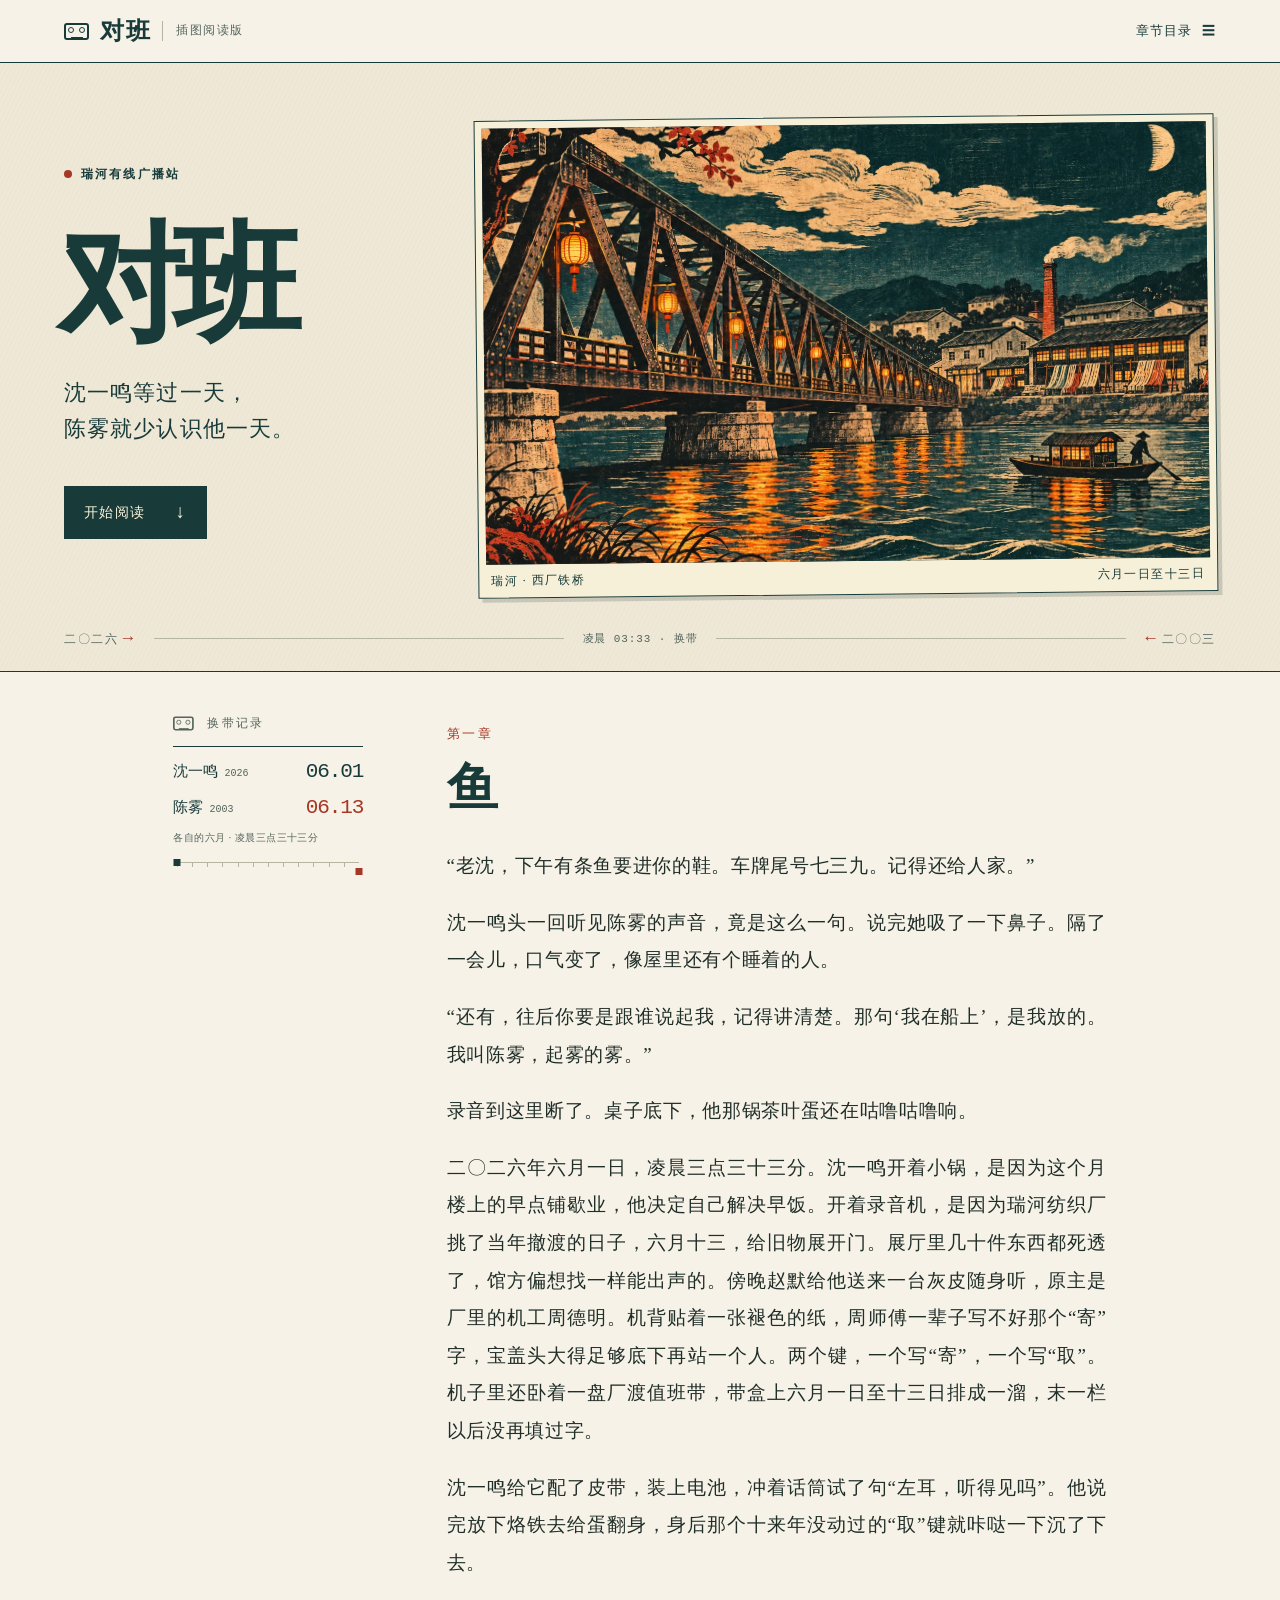
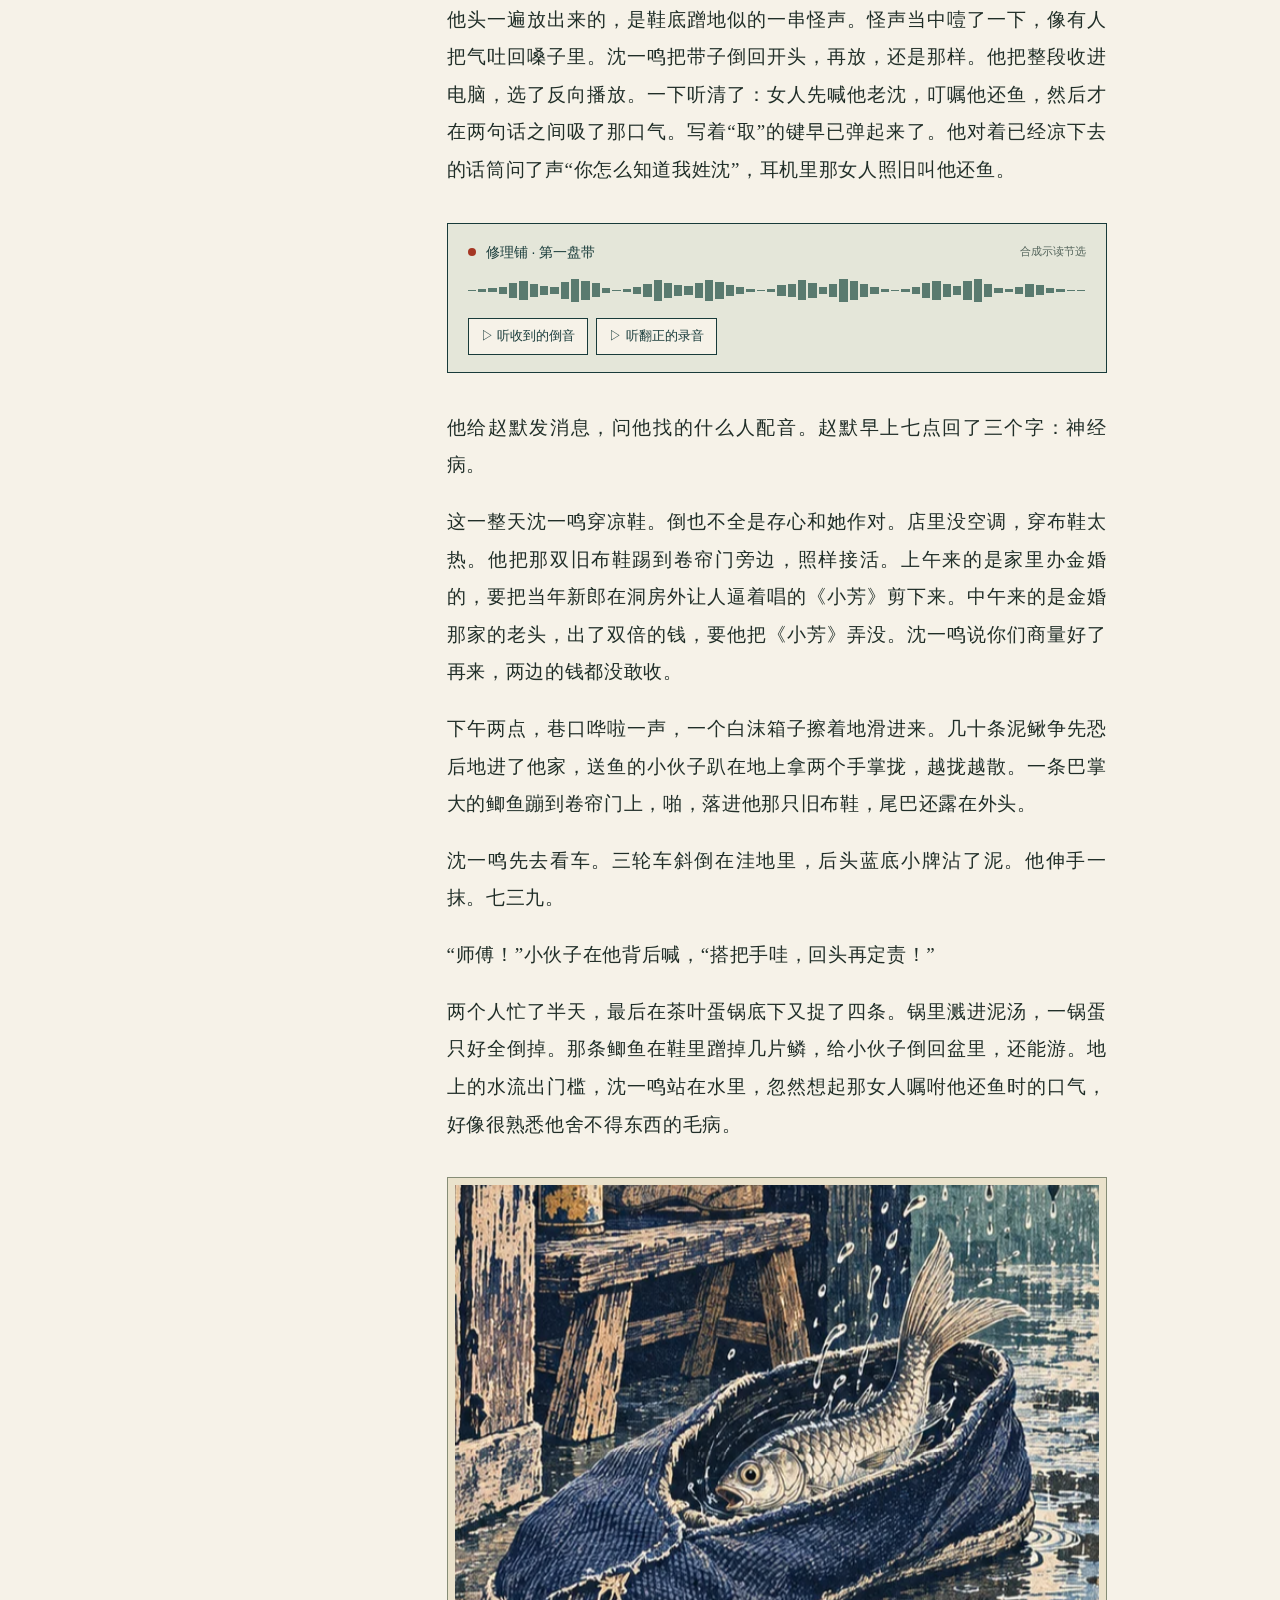
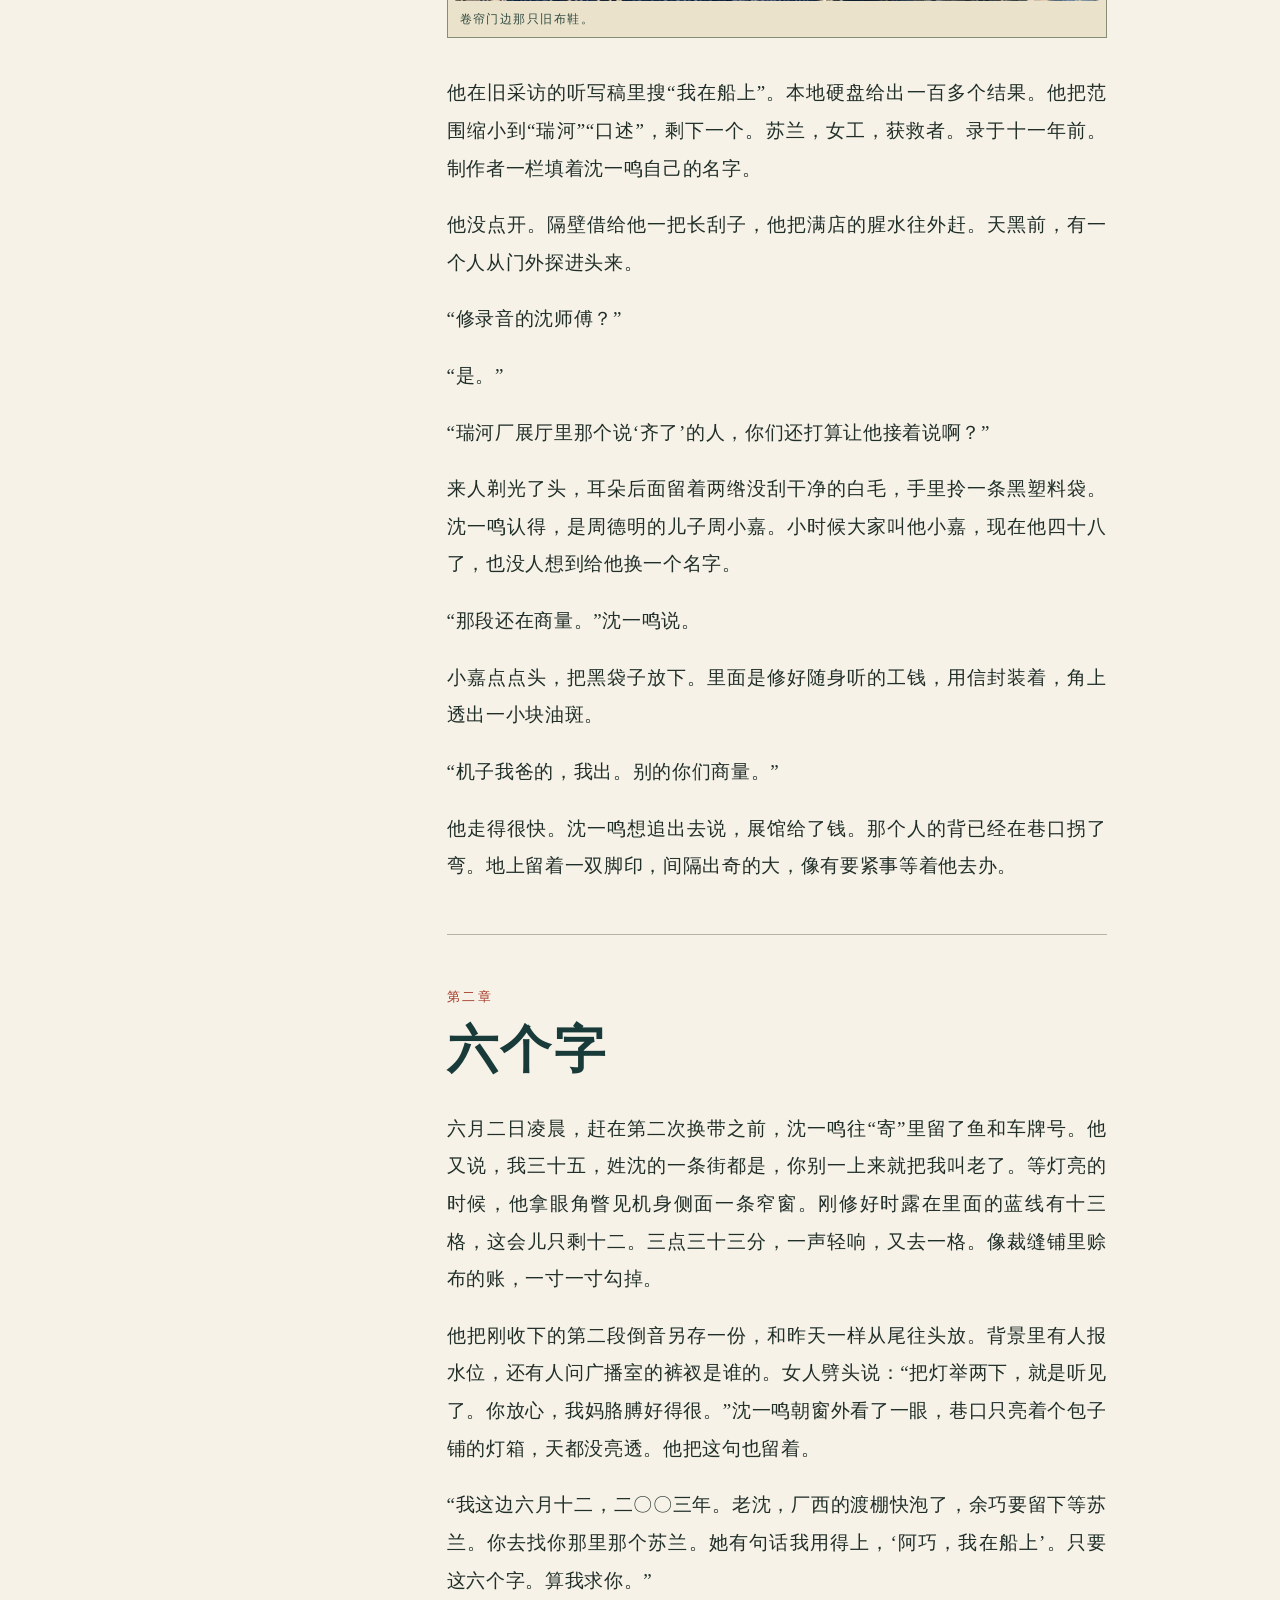
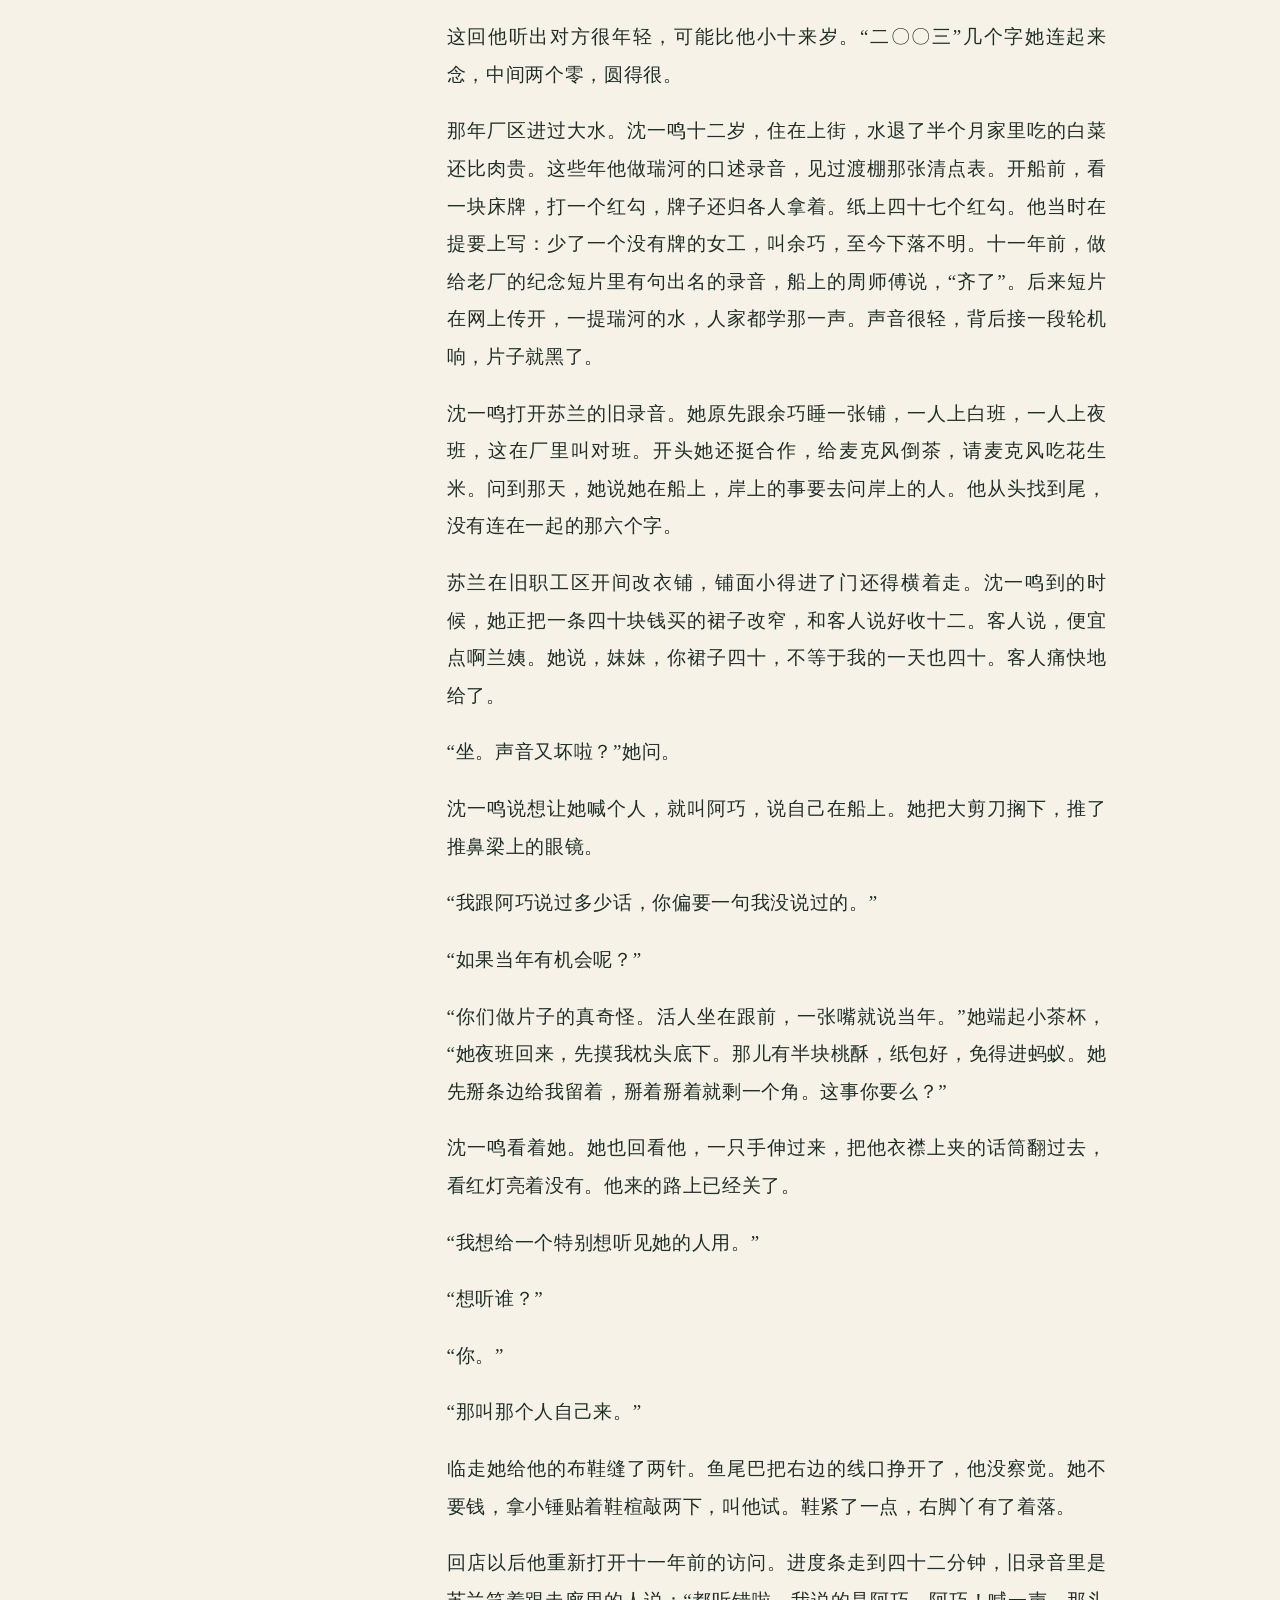
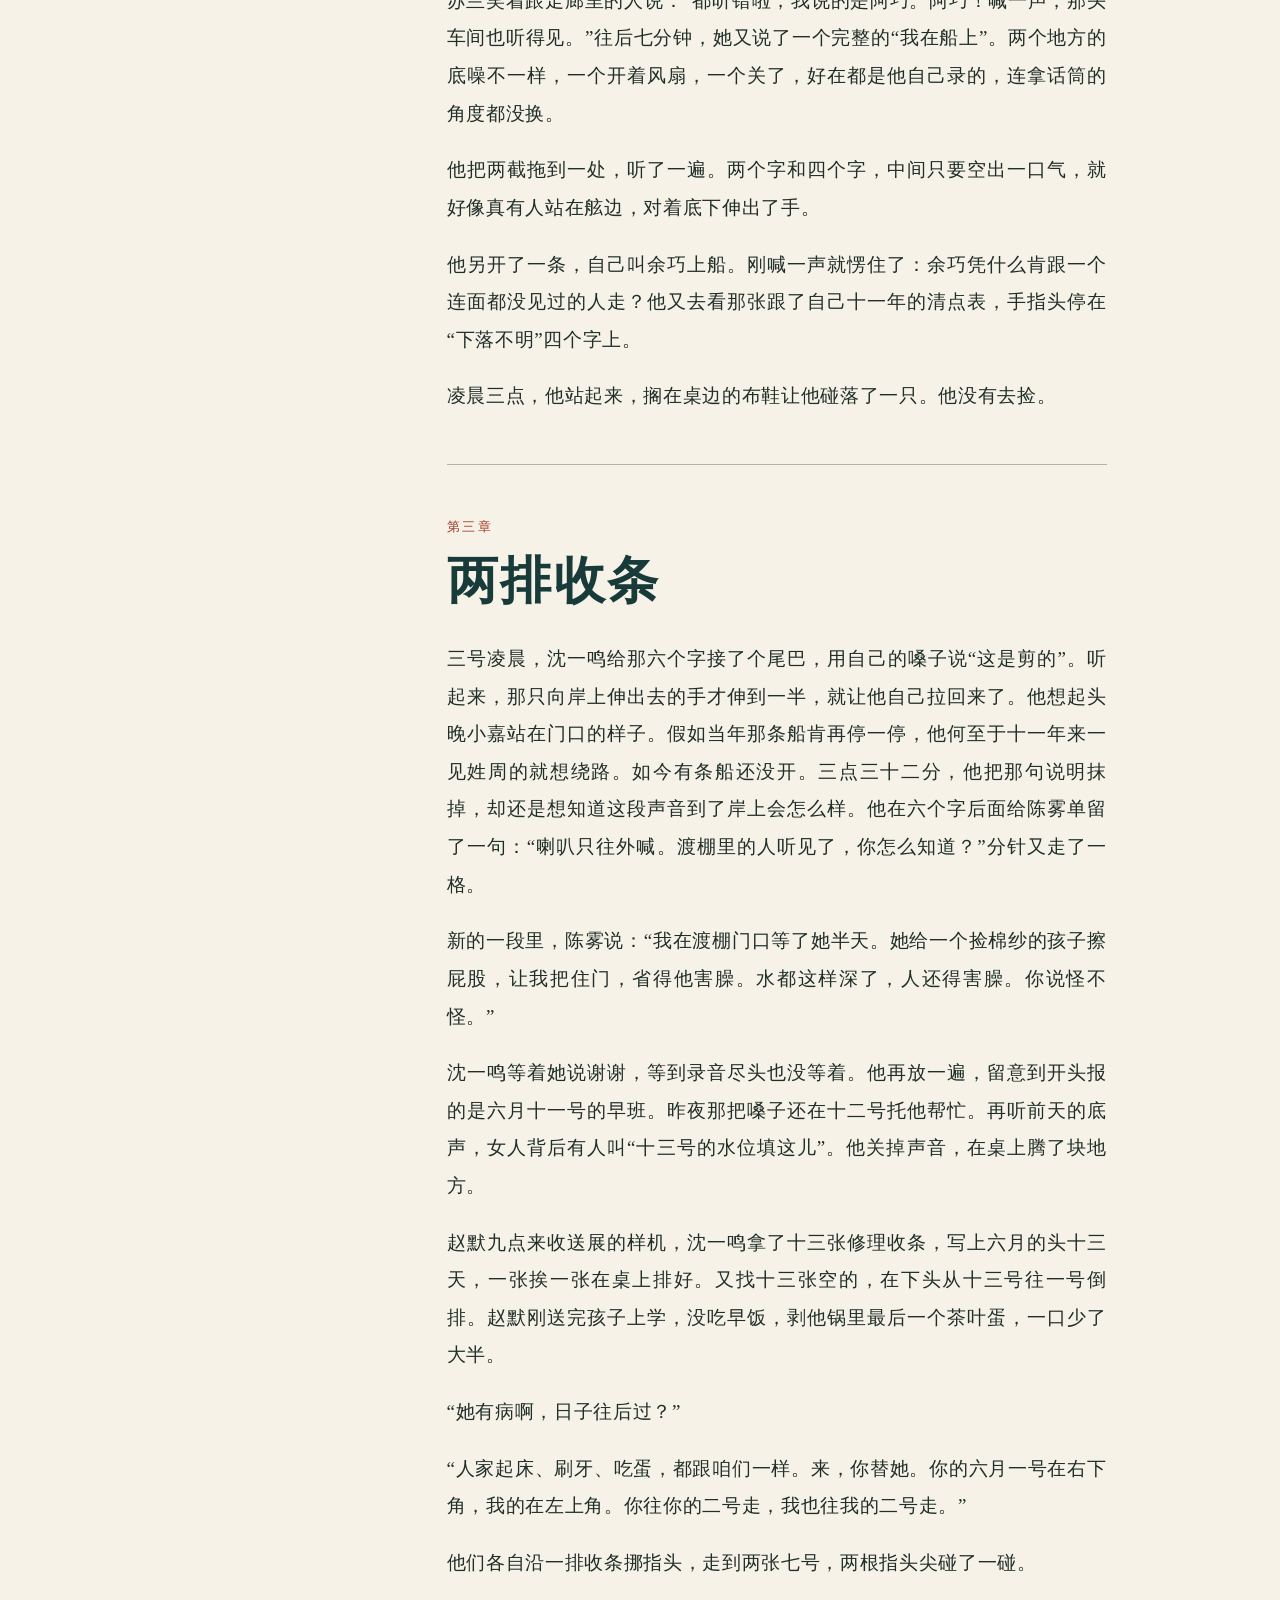
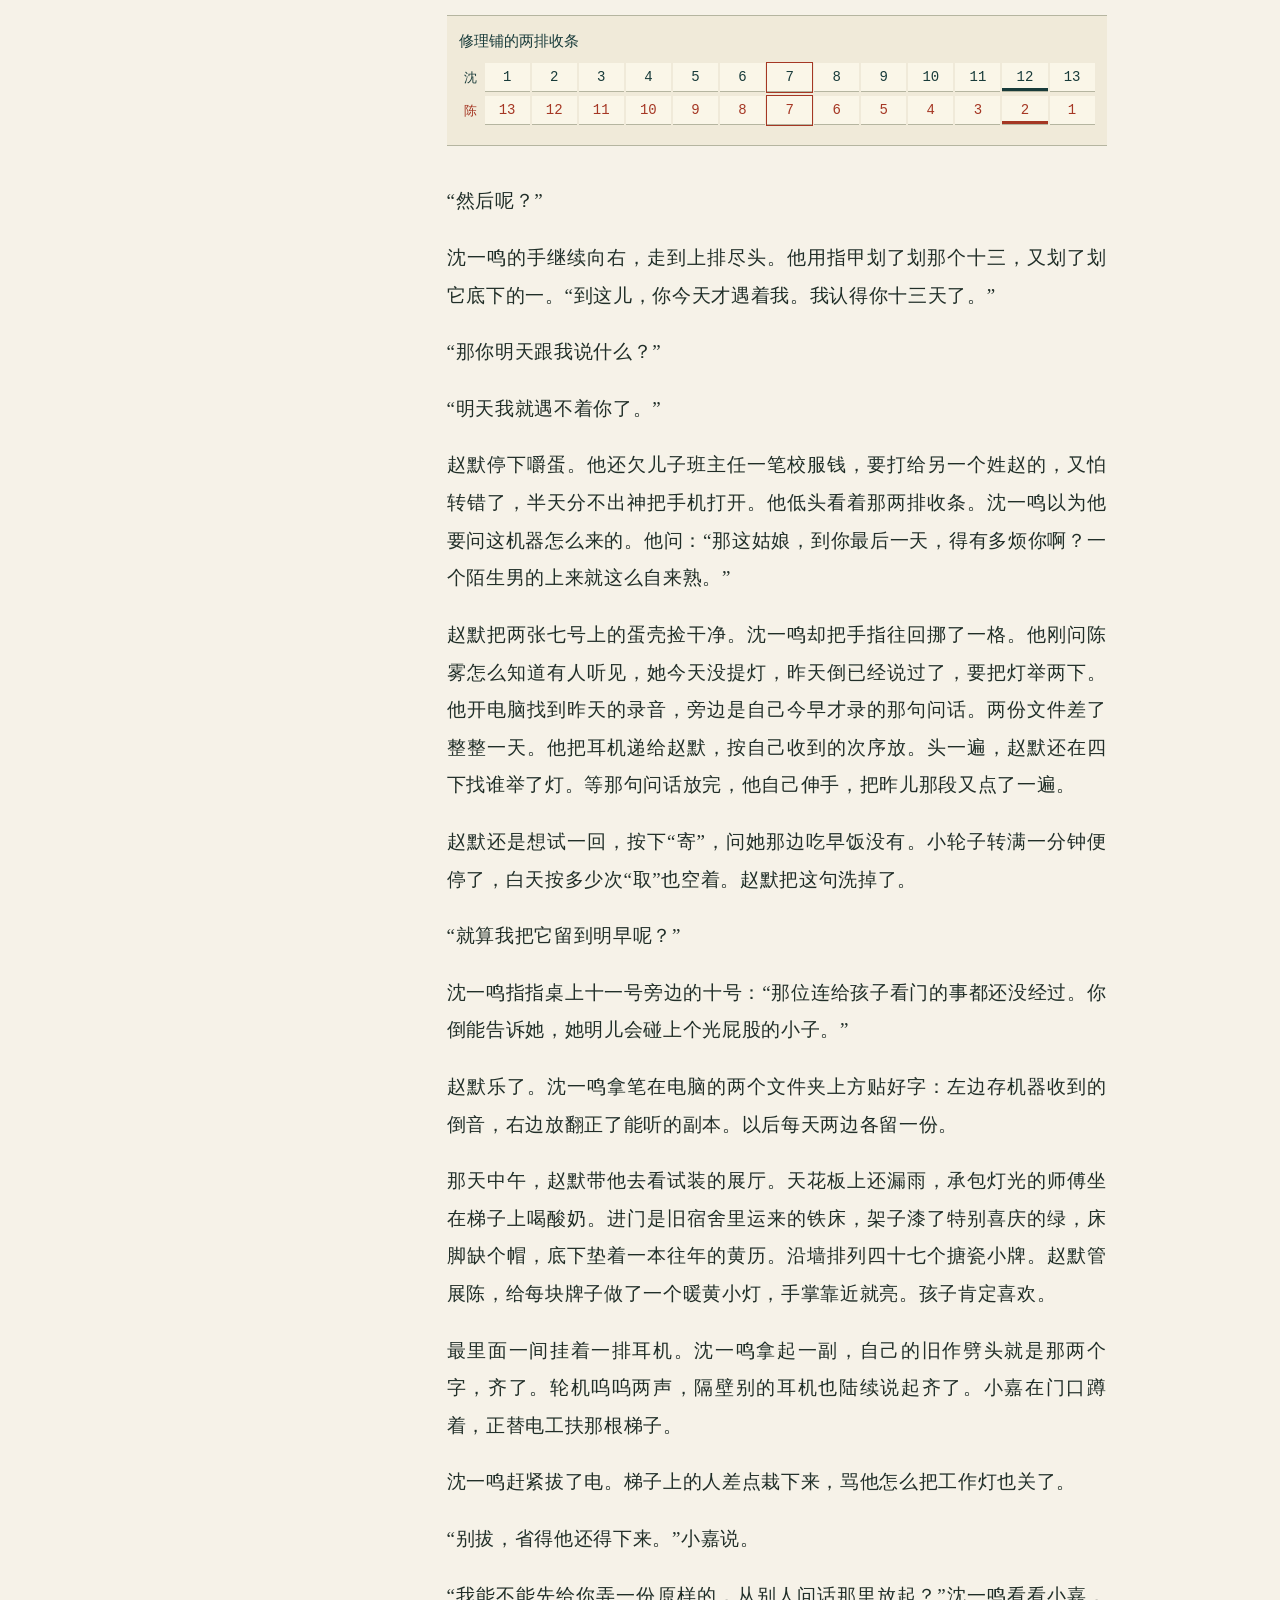
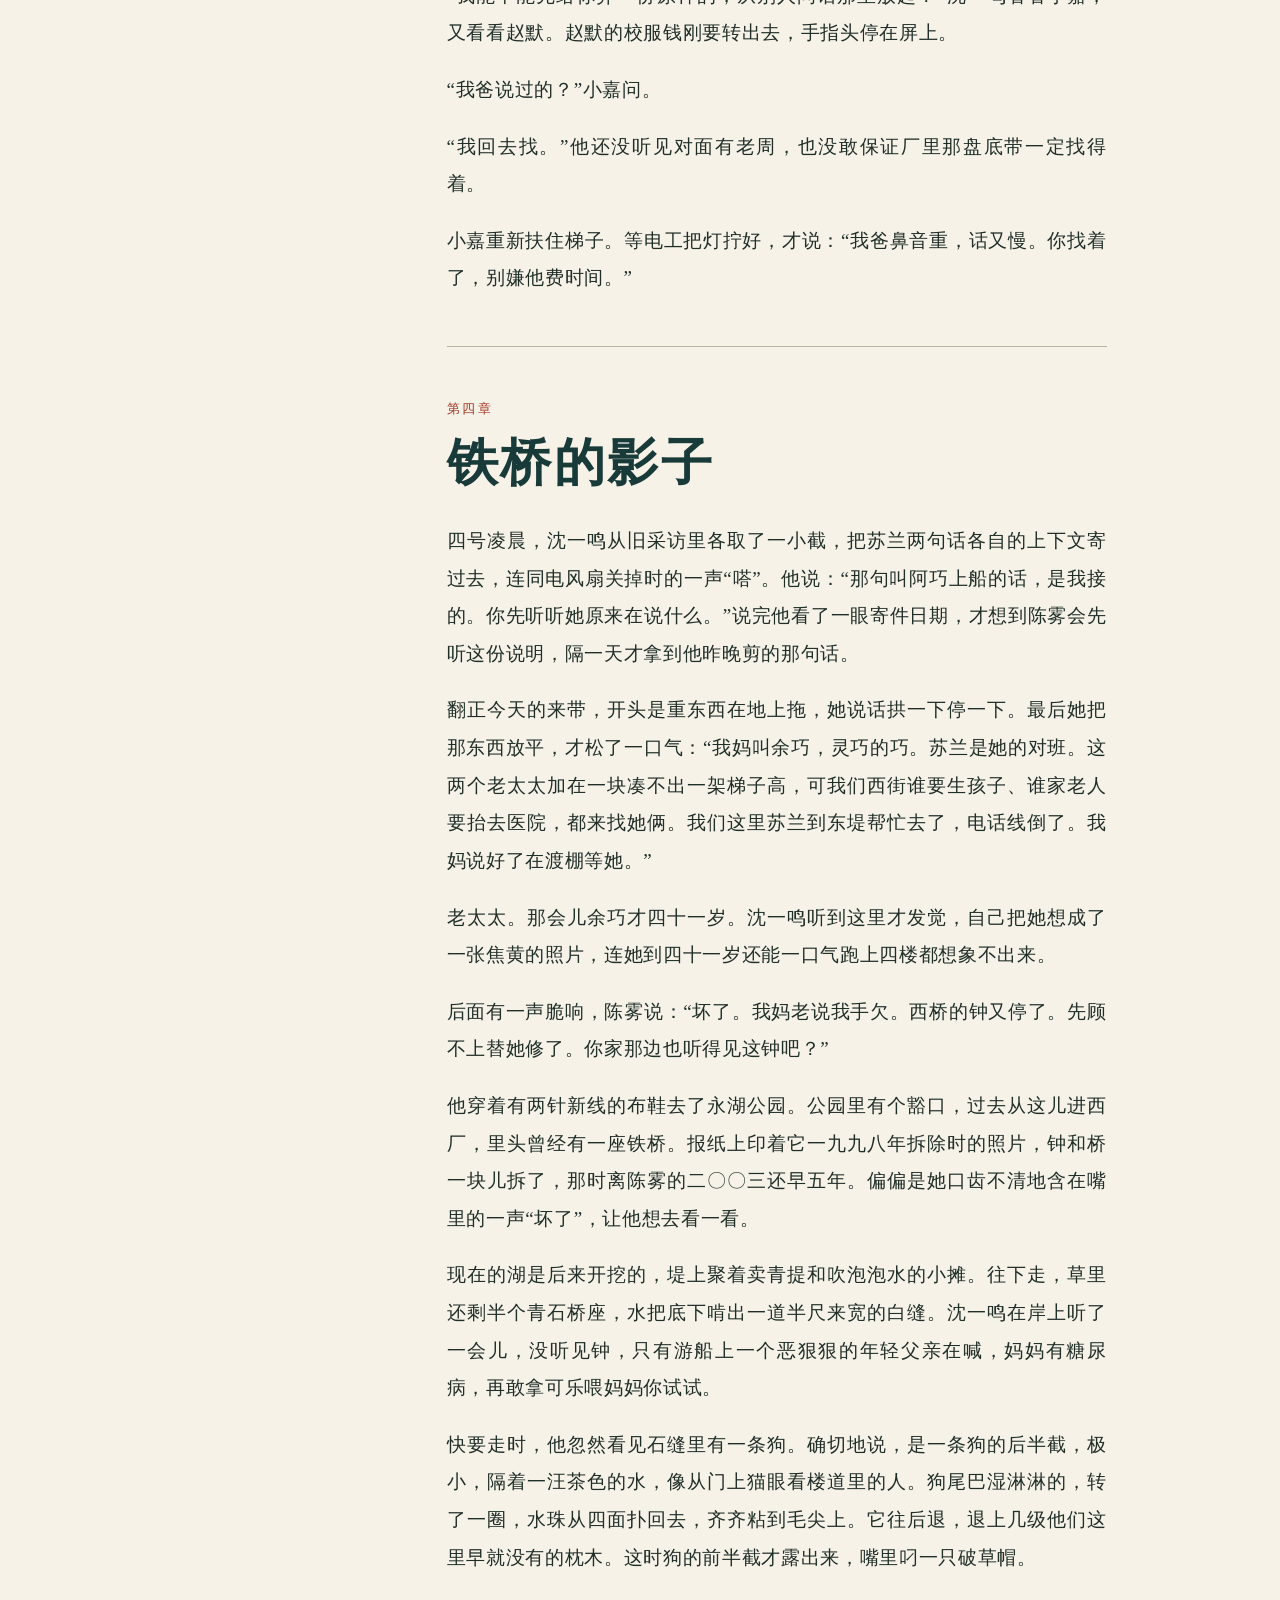
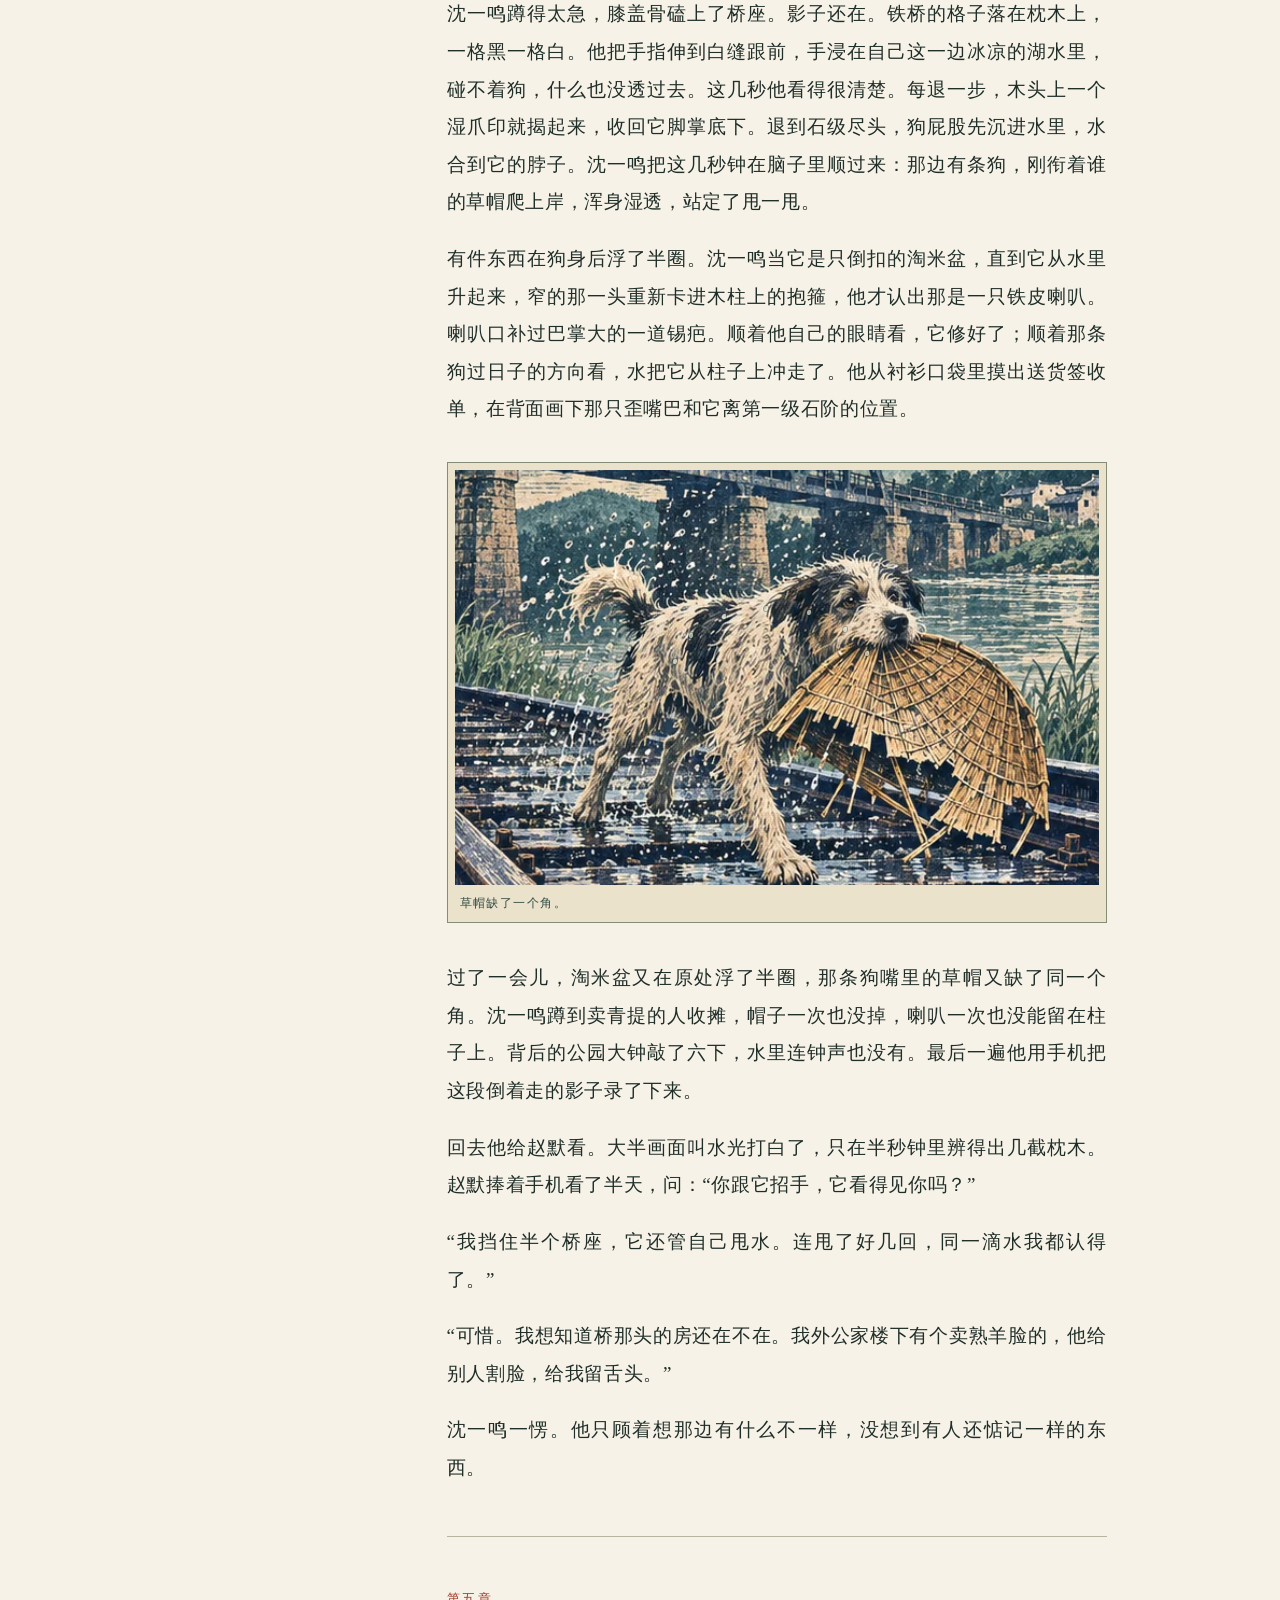
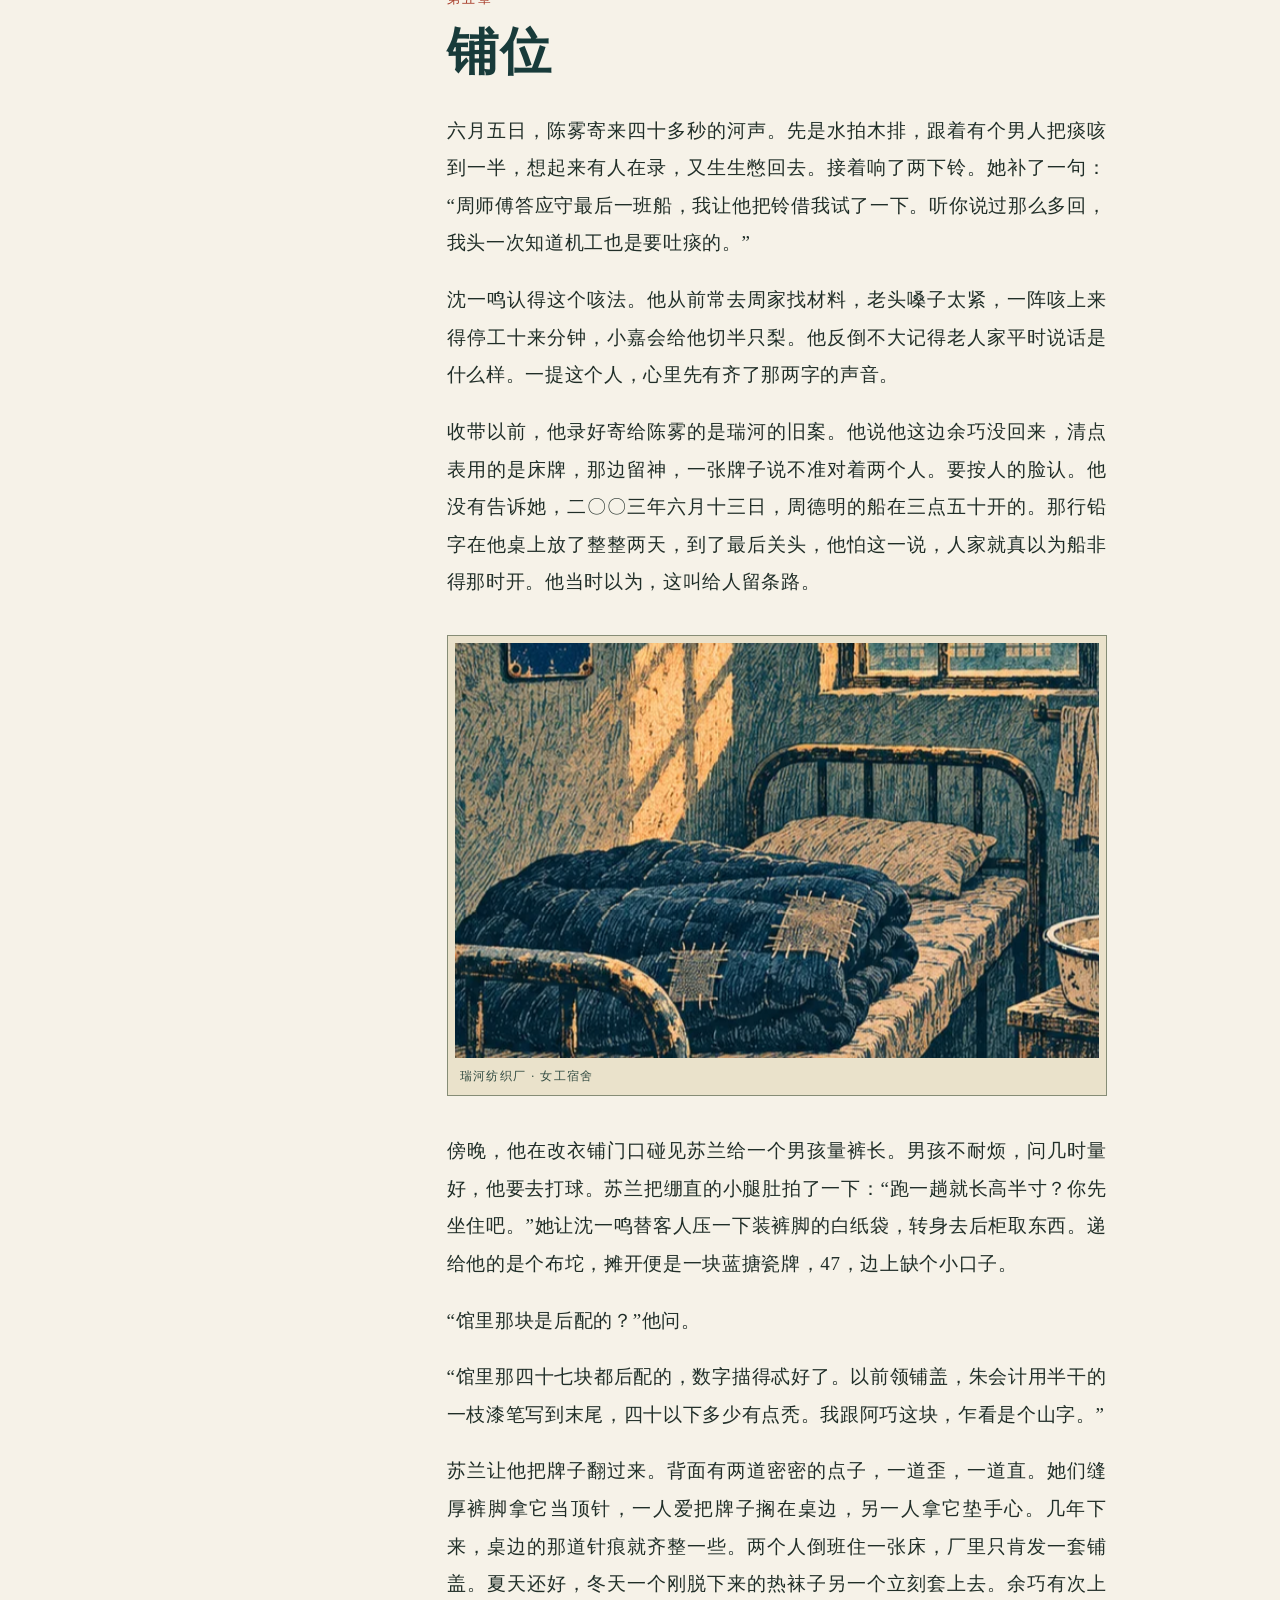
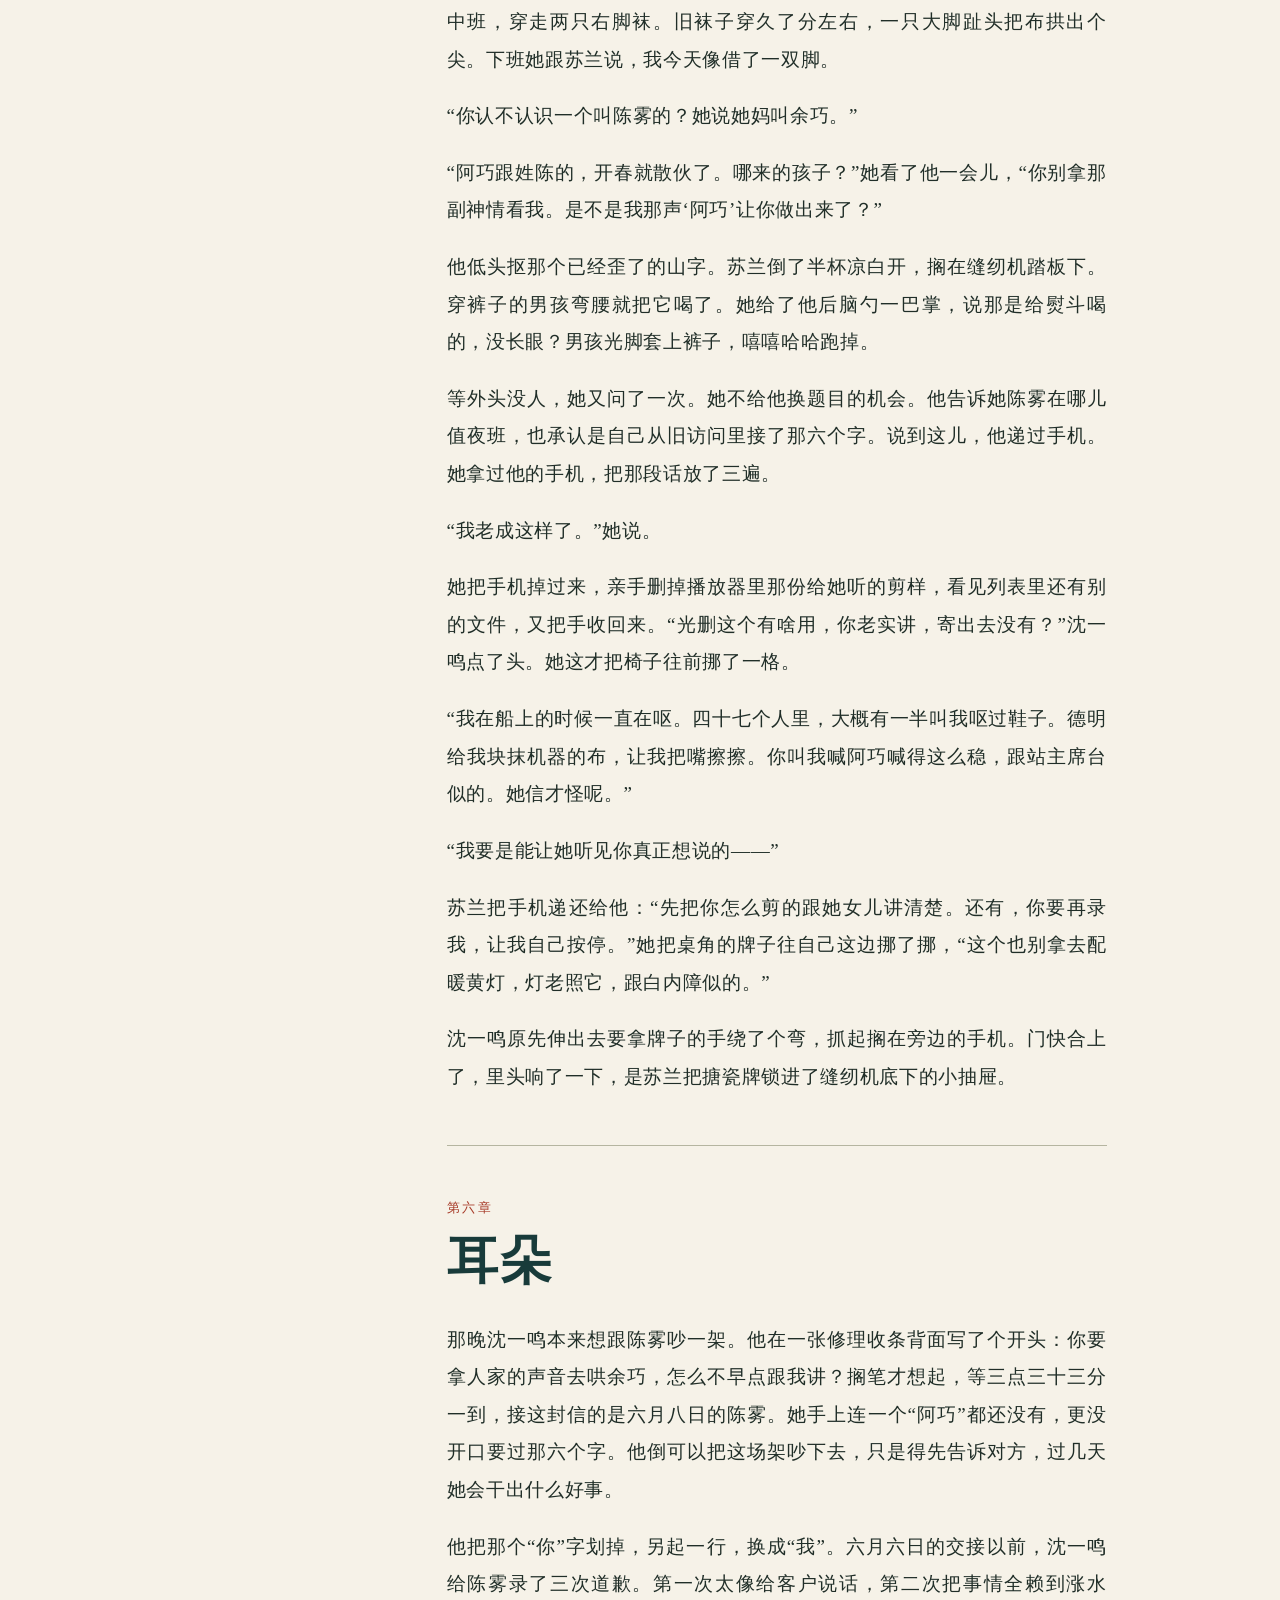
==== index.html @ fadd37ce "发布《对班》十三章插图阅读版" ====
<!doctype html>
<html lang="zh-CN"><head><meta charset="utf-8"><meta name="viewport" content="width=device-width,initial-scale=1"><meta name="theme-color" content="#f5f0e4"><title>对班 · 插图阅读版</title><meta name="description" content="沈一鸣等过一天，陈雾就少认识他一天。两台录音机，交换十三个凌晨。"><link rel="icon" href="assets/mark.svg"><link rel="stylesheet" href="style.css"><script defer src="reader.js"></script></head>
<body id="top"><a class="skip" href="#c1">跳到正文</a>
<header class="mast"><div class="mast-inner"><a class="brand" href="#top"><i class="cassette" aria-hidden="true"></i><strong>对班</strong><span>插图阅读版</span></a><div class="mast-right"><span class="now" aria-hidden="true"></span><details class="toc"><summary>章节目录 <i aria-hidden="true">☰</i></summary><nav aria-label="章节目录"><a href="#c1"><span>第一章</span>鱼</a><a href="#c2"><span>第二章</span>六个字</a><a href="#c3"><span>第三章</span>两排收条</a><a href="#c4"><span>第四章</span>铁桥的影子</a><a href="#c5"><span>第五章</span>铺位</a><a href="#c6"><span>第六章</span>耳朵</a><a href="#c7"><span>第七章</span>对班</a><a href="#c8"><span>第八章</span>剩下的半张床</a><a href="#c9"><span>第九章</span>空船</a><a href="#c10"><span>第十章</span>照纸念</a><a href="#c11"><span>第十一章</span>写字的人</a><a href="#c12"><span>第十二章</span>隔河喊人</a><a href="#c13"><span>第十三章</span>交接</a></nav></details></div></div><div class="progress" aria-hidden="true"></div></header>
<main><div class="cover"><div class="sleeve"><div class="intro"><div class="station"><span class="dot"></span> 瑞河有线广播站</div><h1>对班</h1><p class="premise">沈一鸣等过一天，<br>陈雾就少认识他一天。</p><a class="start" href="#c1">开始阅读 <span aria-hidden="true">↓</span></a></div>
<figure class="cover-art"><div class="cover-window"><img src="assets/bridge.webp" width="1536" height="1024" alt="木刻插图里，瑞河铁桥横过深青色的水面，一点灯火从桥下映出来。" fetchpriority="high"></div><figcaption><span>瑞河 · 西厂铁桥</span><span>六月一日至十三日</span></figcaption></figure></div>
<div class="cover-foot"><span>二〇二六 <b>→</b></span><span class="line"></span><strong>凌晨 03:33 · 换带</strong><span class="line"></span><span><b>←</b> 二〇〇三</span></div></div>
<div class="book"><aside class="rail" aria-label="本章对应的换带日期"><div class="rail-inner"><div class="rail-label"><i class="cassette" aria-hidden="true"></i> <span>换带记录</span></div><div class="railsheet"><div class="dateline"><span>沈一鸣<small>2026</small></span><b id="day-a">06.01</b></div><div class="dateline"><span>陈雾<small>2003</small></span><b id="day-b">06.13</b></div><small class="rail-note">各自的六月 · 凌晨三点三十三分</small></div><div class="axis" aria-hidden="true"><i></i><i></i></div><div class="rail-end" hidden>十三次换带已结束</div></div></aside><article aria-label="对班全文"><section class="chapter" id="c1" data-title="鱼" aria-labelledby="h1"><header><span class="chap-index">第一章</span><h2 id="h1">鱼</h2><small class="mobile-date">本次换带 · 沈一鸣六月1日 / 陈雾六月13日</small></header><p>“老沈，下午有条鱼要进你的鞋。车牌尾号七三九。记得还给人家。”</p>
<p>沈一鸣头一回听见陈雾的声音，竟是这么一句。说完她吸了一下鼻子。隔了一会儿，口气变了，像屋里还有个睡着的人。</p>
<p>“还有，往后你要是跟谁说起我，记得讲清楚。那句‘我在船上’，是我放的。我叫陈雾，起雾的雾。”</p>
<p>录音到这里断了。桌子底下，他那锅茶叶蛋还在咕噜咕噜响。</p>
<p>二〇二六年六月一日，凌晨三点三十三分。沈一鸣开着小锅，是因为这个月楼上的早点铺歇业，他决定自己解决早饭。开着录音机，是因为瑞河纺织厂挑了当年撤渡的日子，六月十三，给旧物展开门。展厅里几十件东西都死透了，馆方偏想找一样能出声的。傍晚赵默给他送来一台灰皮随身听，原主是厂里的机工周德明。机背贴着一张褪色的纸，周师傅一辈子写不好那个“寄”字，宝盖头大得足够底下再站一个人。两个键，一个写“寄”，一个写“取”。机子里还卧着一盘厂渡值班带，带盒上六月一日至十三日排成一溜，末一栏以后没再填过字。</p>
<p>沈一鸣给它配了皮带，装上电池，冲着话筒试了句“左耳，听得见吗”。他说完放下烙铁去给蛋翻身，身后那个十来年没动过的“取”键就咔哒一下沉了下去。</p>
<p>他头一遍放出来的，是鞋底蹭地似的一串怪声。怪声当中噎了一下，像有人把气吐回嗓子里。沈一鸣把带子倒回开头，再放，还是那样。他把整段收进电脑，选了反向播放。一下听清了：女人先喊他老沈，叮嘱他还鱼，然后才在两句话之间吸了那口气。写着“取”的键早已弹起来了。他对着已经凉下去的话筒问了声“你怎么知道我姓沈”，耳机里那女人照旧叫他还鱼。</p>
<aside class="player" aria-label="录音试听"><div class="player-top"><span class="dot"></span> 修理铺 · 第一盘带 <small>合成示读节选</small></div><div class="wave" aria-hidden="true"></div><div class="playbuttons"><button data-sound="reverse">▷ 听收到的倒音</button><button data-sound="forward">▷ 翻正这段录音</button></div><span class="sound-state sr" role="status"></span><audio preload="none"></audio></aside>
<p>他给赵默发消息，问他找的什么人配音。赵默早上七点回了三个字：神经病。</p>
<p>这一整天沈一鸣穿凉鞋。倒也不全是存心和她作对。店里没空调，穿布鞋太热。他把那双旧布鞋踢到卷帘门旁边，照样接活。上午来的是家里办金婚的，要把当年新郎在洞房外让人逼着唱的《小芳》剪下来。中午来的是金婚那家的老头，出了双倍的钱，要他把《小芳》弄没。沈一鸣说你们商量好了再来，两边的钱都没敢收。</p>
<p>下午两点，巷口哗啦一声，一个白沫箱子擦着地滑进来。几十条泥鳅争先恐后地进了他家，送鱼的小伙子趴在地上拿两个手掌拢，越拢越散。一条巴掌大的鲫鱼蹦到卷帘门上，啪，落进他那只旧布鞋，尾巴还露在外头。</p>
<p>沈一鸣先去看车。三轮车斜倒在洼地里，后头蓝底小牌沾了泥。他伸手一抹。七三九。</p>
<p>“师傅！”小伙子在他背后喊，“搭把手哇，回头再定责！”</p>
<p>两个人忙了半天，最后在茶叶蛋锅底下又捉了四条。锅里溅进泥汤，一锅蛋只好全倒掉。那条鲫鱼在鞋里蹭掉几片鳞，给小伙子倒回盆里，还能游。地上的水流出门槛，沈一鸣站在水里，忽然想起那女人嘱咐他还鱼时的口气，好像很熟悉他舍不得东西的毛病。</p>
<figure class="plate "><div class="picture"><img loading="lazy" decoding="async" width="620" height="620" src="assets/fish.webp" alt="一条鲫鱼落在湿布鞋里，尾巴还露在鞋口。"></div><figcaption>卷帘门边那只旧布鞋。</figcaption></figure>
<p>他在旧采访的听写稿里搜“我在船上”。本地硬盘给出一百多个结果。他把范围缩小到“瑞河”“口述”，剩下一个。苏兰，女工，获救者。录于十一年前。制作者一栏填着沈一鸣自己的名字。</p>
<p>他没点开。隔壁借给他一把长刮子，他把满店的腥水往外赶。天黑前，有一个人从门外探进头来。</p>
<p>“修录音的沈师傅？”</p>
<p>“是。”</p>
<p>“瑞河厂展厅里那个说‘齐了’的人，你们还打算让他接着说啊？”</p>
<p>来人剃光了头，耳朵后面留着两绺没刮干净的白毛，手里拎一条黑塑料袋。沈一鸣认得，是周德明的儿子周小嘉。小时候大家叫他小嘉，现在他四十八了，也没人想到给他换一个名字。</p>
<p>“那段还在商量。”沈一鸣说。</p>
<p>小嘉点点头，把黑袋子放下。里面是修好随身听的工钱，用信封装着，角上透出一小块油斑。</p>
<p>“机子我爸的，我出。别的你们商量。”</p>
<p>他走得很快。沈一鸣想追出去说，展馆给了钱。那个人的背已经在巷口拐了弯。地上留着一双脚印，间隔出奇的大，像有要紧事等着他去办。</p></section>
<section class="chapter" id="c2" data-title="六个字" aria-labelledby="h2"><header><span class="chap-index">第二章</span><h2 id="h2">六个字</h2><small class="mobile-date">本次换带 · 沈一鸣六月2日 / 陈雾六月12日</small></header><p>六月二日凌晨，赶在第二次换带之前，沈一鸣往“寄”里留了鱼和车牌号。他又说，我三十五，姓沈的一条街都是，你别一上来就把我叫老了。等灯亮的时候，他拿眼角瞥见机身侧面一条窄窗。刚修好时露在里面的蓝线有十三格，这会儿只剩十二。三点三十三分，一声轻响，又去一格。像裁缝铺里赊布的账，一寸一寸勾掉。</p>
<p>他把刚收下的第二段倒音另存一份，和昨天一样从尾往头放。背景里有人报水位，还有人问广播室的裤衩是谁的。女人劈头说：“把灯举两下，就是听见了。你放心，我妈胳膊好得很。”沈一鸣朝窗外看了一眼，巷口只亮着个包子铺的灯箱，天都没亮透。他把这句也留着。</p>
<p>“我这边六月十二，二〇〇三年。老沈，厂西的渡棚快泡了，余巧要留下等苏兰。你去找你那里那个苏兰。她有句话我用得上，‘阿巧，我在船上’。只要这六个字。算我求你。”</p>
<p>这回他听出对方很年轻，可能比他小十来岁。“二〇〇三”几个字她连起来念，中间两个零，圆得很。</p>
<p>那年厂区进过大水。沈一鸣十二岁，住在上街，水退了半个月家里吃的白菜还比肉贵。这些年他做瑞河的口述录音，见过渡棚那张清点表。开船前，看一块床牌，打一个红勾，牌子还归各人拿着。纸上四十七个红勾。他当时在提要上写：少了一个没有牌的女工，叫余巧，至今下落不明。十一年前，做给老厂的纪念短片里有句出名的录音，船上的周师傅说，“齐了”。后来短片在网上传开，一提瑞河的水，人家都学那一声。声音很轻，背后接一段轮机响，片子就黑了。</p>
<p>沈一鸣打开苏兰的旧录音。她原先跟余巧睡一张铺，一人上白班，一人上夜班，这在厂里叫对班。开头她还挺合作，给麦克风倒茶，请麦克风吃花生米。问到那天，她说她在船上，岸上的事要去问岸上的人。他从头找到尾，没有连在一起的那六个字。</p>
<p>苏兰在旧职工区开间改衣铺，铺面小得进了门还得横着走。沈一鸣到的时候，她正把一条四十块钱买的裙子改窄，和客人说好收十二。客人说，便宜点啊兰姨。她说，妹妹，你裙子四十，不等于我的一天也四十。客人痛快地给了。</p>
<p>“坐。声音又坏啦？”她问。</p>
<p>沈一鸣说想让她喊个人，就叫阿巧，说自己在船上。她把大剪刀搁下，推了推鼻梁上的眼镜。</p>
<p>“我跟阿巧说过多少话，你偏要一句我没说过的。”</p>
<p>“如果当年有机会呢？”</p>
<p>“你们做片子的真奇怪。活人坐在跟前，一张嘴就说当年。”她端起小茶杯，“她夜班回来，先摸我枕头底下。那儿有半块桃酥，纸包好，免得进蚂蚁。她先掰条边给我留着，掰着掰着就剩一个角。这事你要么？”</p>
<p>沈一鸣看着她。她也回看他，一只手伸过来，把他衣襟上夹的话筒翻过去，看红灯亮着没有。他来的路上已经关了。</p>
<p>“我想给一个特别想听见她的人用。”</p>
<p>“想听谁？”</p>
<p>“你。”</p>
<p>“那叫那个人自己来。”</p>
<p>临走她给他的布鞋缝了两针。鱼尾巴把右边的线口挣开了，他没察觉。她不要钱，拿小锤贴着鞋楦敲两下，叫他试。鞋紧了一点，右脚丫有了着落。</p>
<p>回店以后他重新打开十一年前的访问。进度条走到四十二分钟，旧录音里是苏兰笑着跟走廊里的人说：“都听错啦，我说的是阿巧。阿巧！喊一声，那头车间也听得见。”往后七分钟，她又说了一个完整的“我在船上”。两个地方的底噪不一样，一个开着风扇，一个关了，好在都是他自己录的，连拿话筒的角度都没换。</p>
<p>他把两截拖到一处，听了一遍。两个字和四个字，中间只要空出一口气，就好像真有人站在舷边，对着底下伸出了手。</p>
<p>他另开了一条，自己叫余巧上船。刚喊一声就愣住了：余巧凭什么肯跟一个连面都没见过的人走？他又去看那张跟了自己十一年的清点表，手指头停在“下落不明”四个字上。</p>
<p>凌晨三点，他站起来，搁在桌边的布鞋让他碰落了一只。他没有去捡。</p></section>
<section class="chapter" id="c3" data-title="两排收条" aria-labelledby="h3"><header><span class="chap-index">第三章</span><h2 id="h3">两排收条</h2><small class="mobile-date">本次换带 · 沈一鸣六月3日 / 陈雾六月11日</small></header><p>三号凌晨，沈一鸣给那六个字接了个尾巴，用自己的嗓子说“这是剪的”。听起来，那只向岸上伸出去的手才伸到一半，就让他自己拉回来了。他想起头晚小嘉站在门口的样子。假如当年那条船肯再停一停，他何至于十一年来一见姓周的就想绕路。如今有条船还没开。三点三十二分，他把那句说明抹掉，却还是想知道这段声音到了岸上会怎么样。他在六个字后面给陈雾单留了一句：“喇叭只往外喊。渡棚里的人听见了，你怎么知道？”分针又走了一格。</p>
<p>新的一段里，陈雾说：“我在渡棚门口等了她半天。她给一个捡棉纱的孩子擦屁股，让我把住门，省得他害臊。水都这样深了，人还得害臊。你说怪不怪。”</p>
<p>沈一鸣等着她说谢谢，等到录音尽头也没等着。他再放一遍，留意到开头报的是六月十一号的早班。昨夜那把嗓子还在十二号托他帮忙。再听前天的底声，女人背后有人叫“十三号的水位填这儿”。他关掉声音，在桌上腾了块地方。</p>
<p>赵默九点来收送展的样机，沈一鸣拿了十三张修理收条，写上六月的头十三天，一张挨一张在桌上排好。又找十三张空的，在下头从十三号往一号倒排。赵默刚送完孩子上学，没吃早饭，剥他锅里最后一个茶叶蛋，一口少了大半。</p>
<p>“她有病啊，日子往后过？”</p>
<p>“人家起床、刷牙、吃蛋，都跟咱们一样。来，你替她。你的六月一号在右下角，我的在左上角。你往你的二号走，我也往我的二号走。”</p>
<p>他们各自沿一排收条挪指头，走到两张七号，两根指头尖碰了一碰。</p>
<figure class="slips"><figcaption>修理铺的两排收条</figcaption><div class="sliprow" aria-label="沈"><b>沈</b><span class="">1</span><span class="">2</span><span class="">3</span><span class="">4</span><span class="">5</span><span class="">6</span><span class="meet">7</span><span class="">8</span><span class="">9</span><span class="">10</span><span class="">11</span><span class="">12</span><span class="">13</span></div><div class="sliprow" aria-label="陈"><b>陈</b><span class="">13</span><span class="">12</span><span class="">11</span><span class="">10</span><span class="">9</span><span class="">8</span><span class="meet">7</span><span class="">6</span><span class="">5</span><span class="">4</span><span class="">3</span><span class="">2</span><span class="">1</span></div></figure>
<p>“然后呢？”</p>
<p>沈一鸣的手继续向右，走到上排尽头。他用指甲划了划那个十三，又划了划它底下的一。“到这儿，你今天才遇着我。我认得你十三天了。”</p>
<p>“那你明天跟我说什么？”</p>
<p>“明天我就遇不着你了。”</p>
<p>赵默停下嚼蛋。他还欠儿子班主任一笔校服钱，要打给另一个姓赵的，又怕转错了，半天分不出神把手机打开。他低头看着那两排收条。沈一鸣以为他要问这机器怎么来的。他问：“那这姑娘，到你最后一天，得有多烦你啊？一个陌生男的上来就这么自来熟。”</p>
<p>赵默把两张七号上的蛋壳捡干净。沈一鸣却把手指往回挪了一格。他刚问陈雾怎么知道有人听见，她今天没提灯，昨天倒已经说过了，要把灯举两下。他开电脑找到昨天的录音，旁边是自己今早才录的那句问话。两份文件差了整整一天。他把耳机递给赵默，按自己收到的次序放。头一遍，赵默还在四下找谁举了灯。等那句问话放完，他自己伸手，把昨儿那段又点了一遍。</p>
<p>赵默还是想试一回，按下“寄”，问她那边吃早饭没有。小轮子转满一分钟便停了，白天按多少次“取”也空着。赵默把这句洗掉了。</p>
<p>“就算我把它留到明早呢？”</p>
<p>沈一鸣指指桌上十一号旁边的十号：“那位连给孩子看门的事都还没经过。你倒能告诉她，她明儿会碰上个光屁股的小子。”</p>
<p>赵默乐了。沈一鸣拿笔在电脑的两个文件夹上方贴好字：左边存机器收到的倒音，右边放翻正了能听的副本。以后每天两边各留一份。</p>
<p>那天中午，赵默带他去看试装的展厅。天花板上还漏雨，承包灯光的师傅坐在梯子上喝酸奶。进门是旧宿舍里运来的铁床，架子漆了特别喜庆的绿，床脚缺个帽，底下垫着一本往年的黄历。沿墙排列四十七个搪瓷小牌。赵默管展陈，给每块牌子做了一个暖黄小灯，手掌靠近就亮。孩子肯定喜欢。</p>
<p>最里面一间挂着一排耳机。沈一鸣拿起一副，自己的旧作劈头就是那两个字，齐了。轮机呜呜两声，隔壁别的耳机也陆续说起齐了。小嘉在门口蹲着，正替电工扶那根梯子。</p>
<p>沈一鸣赶紧拔了电。梯子上的人差点栽下来，骂他怎么把工作灯也关了。</p>
<p>“别拔，省得他还得下来。”小嘉说。</p>
<p>“我能不能先给你弄一份原样的，从别人问话那里放起？”沈一鸣看看小嘉，又看看赵默。赵默的校服钱刚要转出去，手指头停在屏上。</p>
<p>“我爸说过的？”小嘉问。</p>
<p>“我回去找。”他还没听见对面有老周，也没敢保证厂里那盘底带一定找得着。</p>
<p>小嘉重新扶住梯子。等电工把灯拧好，才说：“我爸鼻音重，话又慢。你找着了，别嫌他费时间。”</p></section>
<section class="chapter" id="c4" data-title="铁桥的影子" aria-labelledby="h4"><header><span class="chap-index">第四章</span><h2 id="h4">铁桥的影子</h2><small class="mobile-date">本次换带 · 沈一鸣六月4日 / 陈雾六月10日</small></header><p>四号凌晨，沈一鸣从旧采访里各取了一小截，把苏兰两句话各自的上下文寄过去，连同电风扇关掉时的一声“嗒”。他说：“那句叫阿巧上船的话，是我接的。你先听听她原来在说什么。”说完他看了一眼寄件日期，才想到陈雾会先听这份说明，隔一天才拿到他昨晚剪的那句话。</p>
<p>翻正今天的来带，开头是重东西在地上拖，她说话拱一下停一下。最后她把那东西放平，才松了一口气：“我妈叫余巧，灵巧的巧。苏兰是她的对班。这两个老太太加在一块凑不出一架梯子高，可我们西街谁要生孩子、谁家老人要抬去医院，都来找她俩。我们这里苏兰到东堤帮忙去了，电话线倒了。我妈说好了在渡棚等她。”</p>
<p>老太太。那会儿余巧才四十一岁。沈一鸣听到这里才发觉，自己把她想成了一张焦黄的照片，连她到四十一岁还能一口气跑上四楼都想象不出来。</p>
<p>后面有一声脆响，陈雾说：“坏了。我妈老说我手欠。西桥的钟又停了。先顾不上替她修了。你家那边也听得见这钟吧？”</p>
<p>他穿着有两针新线的布鞋去了永湖公园。公园里有个豁口，过去从这儿进西厂，里头曾经有一座铁桥。报纸上印着它一九九八年拆除时的照片，钟和桥一块儿拆了，那时离陈雾的二〇〇三还早五年。偏偏是她口齿不清地含在嘴里的一声“坏了”，让他想去看一看。</p>
<p>现在的湖是后来开挖的，堤上聚着卖青提和吹泡泡水的小摊。往下走，草里还剩半个青石桥座，水把底下啃出一道半尺来宽的白缝。沈一鸣在岸上听了一会儿，没听见钟，只有游船上一个恶狠狠的年轻父亲在喊，妈妈有糖尿病，再敢拿可乐喂妈妈你试试。</p>
<p>快要走时，他忽然看见石缝里有一条狗。确切地说，是一条狗的后半截，极小，隔着一汪茶色的水，像从门上猫眼看楼道里的人。狗尾巴湿淋淋的，转了一圈，水珠从四面扑回去，齐齐粘到毛尖上。它往后退，退上几级他们这里早就没有的枕木。这时狗的前半截才露出来，嘴里叼一只破草帽。</p>
<p>沈一鸣蹲得太急，膝盖骨磕上了桥座。影子还在。铁桥的格子落在枕木上，一格黑一格白。他把手指伸到白缝跟前，手浸在自己这一边冰凉的湖水里，碰不着狗，什么也没透过去。这几秒他看得很清楚。每退一步，木头上一个湿爪印就揭起来，收回它脚掌底下。退到石级尽头，狗屁股先沉进水里，水合到它的脖子。沈一鸣把这几秒钟在脑子里顺过来：那边有条狗，刚衔着谁的草帽爬上岸，浑身湿透，站定了甩一甩。</p>
<p>有件东西在狗身后浮了半圈。沈一鸣当它是只倒扣的淘米盆，直到它从水里升起来，窄的那一头重新卡进木柱上的抱箍，他才认出那是一只铁皮喇叭。喇叭口补过巴掌大的一道锡疤。顺着他自己的眼睛看，它修好了；顺着那条狗过日子的方向看，水把它从柱子上冲走了。他从衬衫口袋里摸出送货签收单，在背面画下那只歪嘴巴和它离第一级石阶的位置。</p>
<figure class="plate backwash"><div class="picture"><img loading="lazy" decoding="async" width="620" height="620" src="assets/dog.webp" alt="铁桥下，湿狗叼着破草帽站在枕木上。"></div><figcaption>草帽缺了一个角。</figcaption></figure>
<p>过了一会儿，淘米盆又在原处浮了半圈，那条狗嘴里的草帽又缺了同一个角。沈一鸣蹲到卖青提的人收摊，帽子一次也没掉，喇叭一次也没能留在柱子上。背后的公园大钟敲了六下，水里连钟声也没有。最后一遍他用手机把这段倒着走的影子录了下来。</p>
<p>回去他给赵默看。大半画面叫水光打白了，只在半秒钟里辨得出几截枕木。赵默捧着手机看了半天，问：“你跟它招手，它看得见你吗？”</p>
<p>“我挡住半个桥座，它还管自己甩水。连甩了好几回，同一滴水我都认得了。”</p>
<p>“可惜。我想知道桥那头的房还在不在。我外公家楼下有个卖熟羊脸的，他给别人割脸，给我留舌头。”</p>
<p>沈一鸣一愣。他只顾着想那边有什么不一样，没想到有人还惦记一样的东西。</p></section>
<section class="chapter" id="c5" data-title="铺位" aria-labelledby="h5"><header><span class="chap-index">第五章</span><h2 id="h5">铺位</h2><small class="mobile-date">本次换带 · 沈一鸣六月5日 / 陈雾六月9日</small></header><p>六月五日，陈雾寄来四十多秒的河声。先是水拍木排，跟着有个男人把痰咳到一半，想起来有人在录，又生生憋回去。接着响了两下铃。她补了一句：“周师傅答应守最后一班船，我让他把铃借我试了一下。听你说过那么多回，我头一次知道机工也是要吐痰的。”</p>
<p>沈一鸣认得这个咳法。他从前常去周家找材料，老头嗓子太紧，一阵咳上来得停工十来分钟，小嘉会给他切半只梨。他反倒不大记得老人家平时说话是什么样。一提这个人，心里先有齐了那两字的声音。</p>
<p>收带以前，他录好寄给陈雾的是瑞河的旧案。他说他这边余巧没回来，清点表用的是床牌，那边留神，一张牌子说不准对着两个人。要按人的脸认。他没有告诉她，二〇〇三年六月十三日，周德明的船在三点五十开的。那行铅字在他桌上放了整整两天，到了最后关头，他怕这一说，人家就真以为船非得那时开。他当时以为，这叫给人留条路。</p>
<figure class="plate "><div class="picture"><img loading="lazy" decoding="async" width="620" height="620" src="assets/bunk.webp" alt="老宿舍的窄铁床，窗边搁着一床蓝被。"></div><figcaption>瑞河纺织厂 · 女工宿舍</figcaption></figure>
<p>傍晚，他在改衣铺门口碰见苏兰给一个男孩量裤长。男孩不耐烦，问几时量好，他要去打球。苏兰把绷直的小腿肚拍了一下：“跑一趟就长高半寸？你先坐住吧。”她让沈一鸣替客人压一下装裤脚的白纸袋，转身去后柜取东西。递给他的是个布坨，摊开便是一块蓝搪瓷牌，47，边上缺个小口子。</p>
<p>“馆里那块是后配的？”他问。</p>
<p>“馆里那四十七块都后配的，数字描得忒好了。以前领铺盖，朱会计用半干的一枝漆笔写到末尾，四十以下多少有点秃。我跟阿巧这块，乍看是个山字。”</p>
<p>苏兰让他把牌子翻过来。背面有两道密密的点子，一道歪，一道直。她们缝厚裤脚拿它当顶针，一人爱把牌子搁在桌边，另一人拿它垫手心。几年下来，桌边的那道针痕就齐整一些。两个人倒班住一张床，厂里只肯发一套铺盖。夏天还好，冬天一个刚脱下来的热袜子另一个立刻套上去。余巧有次上中班，穿走两只右脚袜。旧袜子穿久了分左右，一只大脚趾头把布拱出个尖。下班她跟苏兰说，我今天像借了一双脚。</p>
<p>“你认不认识一个叫陈雾的？她说她妈叫余巧。”</p>
<p>“阿巧跟姓陈的，开春就散伙了。哪来的孩子？”她看了他一会儿，“你别拿那副神情看我。是不是我那声‘阿巧’让你做出来了？”</p>
<p>他低头抠那个已经歪了的山字。苏兰倒了半杯凉白开，搁在缝纫机踏板下。穿裤子的男孩弯腰就把它喝了。她给了他后脑勺一巴掌，说那是给熨斗喝的，没长眼？男孩光脚套上裤子，嘻嘻哈哈跑掉。</p>
<p>等外头没人，她又问了一次。她不给他换题目的机会。他告诉她陈雾在哪儿值夜班，也承认是自己从旧访问里接了那六个字。说到这儿，他递过手机。她拿过他的手机，把那段话放了三遍。</p>
<p>“我老成这样了。”她说。</p>
<p>她把手机掉过来，亲手删掉播放器里那份给她听的剪样，看见列表里还有别的文件，又把手收回来。“光删这个有啥用，你老实讲，寄出去没有？”沈一鸣点了头。她这才把椅子往前挪了一格。</p>
<p>“我在船上的时候一直在呕。四十七个人里，大概有一半叫我呕过鞋子。德明给我块抹机器的布，让我把嘴擦擦。你叫我喊阿巧喊得这么稳，跟站主席台似的。她信才怪呢。”</p>
<p>“我要是能让她听见你真正想说的——”</p>
<p>苏兰把手机递还给他：“先把你怎么剪的跟她女儿讲清楚。还有，你要再录我，让我自己按停。”她把桌角的牌子往自己这边挪了挪，“这个也别拿去配暖黄灯，灯老照它，跟白内障似的。”</p>
<p>沈一鸣原先伸出去要拿牌子的手绕了个弯，抓起搁在旁边的手机。门快合上了，里头响了一下，是苏兰把搪瓷牌锁进了缝纫机底下的小抽屉。</p></section>
<section class="chapter" id="c6" data-title="耳朵" aria-labelledby="h6"><header><span class="chap-index">第六章</span><h2 id="h6">耳朵</h2><small class="mobile-date">本次换带 · 沈一鸣六月6日 / 陈雾六月8日</small></header><p>那晚沈一鸣本来想跟陈雾吵一架。他在一张修理收条背面写了个开头：你要拿人家的声音去哄余巧，怎么不早点跟我讲？搁笔才想起，等三点三十三分一到，接这封信的是六月八日的陈雾。她手上连一个“阿巧”都还没有，更没开口要过那六个字。他倒可以把这场架吵下去，只是得先告诉对方，过几天她会干出什么好事。</p>
<p>他把那个“你”字划掉，另起一行，换成“我”。六月六日的交接以前，沈一鸣给陈雾录了三次道歉。第一次太像给客户说话，第二次把事情全赖到涨水上。最后他交代：“苏兰当面没肯。我转身回店，把她从前的两句话接在了一块儿。她让我亲口跟你讲。”他承认，剪一段假话，其实比修一段真话省工得多，他从前就知道。</p>
<p>那天的来带翻正以后，头一句偏偏是：“你也怕听自己的声音？”</p>
<p>隔一口气，又添一句：“我今天去试播，听见自己喊我妈，像个骂街的。”</p>
<p>沈一鸣在店里笑出来。寄出去以后才能听她那头的东西，这次竟像她真听见了他，顺嘴回了一句。明知道碰巧，还是高兴。</p>
<p>他把苏兰那把踩累了会吱呀响的缝纫椅搬回店里，垫了个旧皮圈。下午给她送去，一老一少坐在店门口喝玻璃瓶汽水。苏兰年轻时做挑布工，人家拿着一匹布来，她不用看码单，用两根指头掐一掐，就知道里面掺没掺便宜纱。老了以后手还挺灵，耳朵却先背了，人坐她右边，说什么她都以为是问价。沈一鸣挪到左边去。</p>
<p>她问船还在不在。沈一鸣说在，那边的周师傅还在咳。苏兰听着有些好笑：“那时候他四十七八，一口好牙，咳归咳，鸭脖子能啃得让狗都不乐意。”</p>
<p>“您为什么二十三年都把那块牌子留在自己手里？”</p>
<p>“阿巧让我拿着的。下雨前她要去渡棚取东西，叫我给她占床。进厂以来头一次夜里不用开工，我们两个商量好，要一起上床躺躺。以前就没同时躺过，晓得吧？铺太小，我们想看看挤不挤得下。”</p>
<p>她在空中比了个宽窄。七十公分，两个二十几岁的大姑娘并排够呛，两个四十几岁的那还了得。她们心里早就有数，只是还想试一试。沈一鸣想叫她把手势再做一遍，他好拍下来，手伸到口袋里，又缩回去。</p>
<p>“他们把床架漆成了绿的，边上给小孩子做了个游戏。”他说，“手往牌子前面一伸，灯就亮，你就算被点到了。”</p>
<p>“床也抬去了？”</p>
<p>“抬去了。”</p>
<p>苏兰撇撇嘴。“没虱子没蚊帐，还漆那么绿。没过过苦日子的人真肯糟践绿漆。”她喝完汽水，把瓶子放到他脚下，“你那段带子还能拿回来不？”</p>
<p>“拿不回了。”</p>
<p>“那就再给她一段。哪个肯冒我的名，我管不住。我的话，总还可以让我自己说一次吧。”她把喝空的瓶子翻过来，一滴汽水顺着瓶口落在地上。“你把按停的地方指给我。”</p>
<p>那天夜里，沈一鸣给父亲的遗物箱腾出个位置，把周德明的机器郑重摆进去。放好又觉出不吉利，还是抱了出来。锅里的第三批茶叶蛋煮得起了蜂窝，他把一个吃坏的蛋扔掉，忽然想，如果陈雾每天也是这样等，一顿饭含在嘴里咽不下去，是不是自己该给人家寄点好玩的？门口有个学单簧管的女孩，几个月了，每到同一个地方就破音。也许可以寄这一段。可他头一次生出想让她听听一段没用的声音的念头，两个人的日子已经差不多走到交叉口了。</p>
<p>快睡时，赵默发来展厅结算单，一共一万六，先付的八千里有小半是灯和线路的钱。他打字：明天馆里要解释你说的新录音是什么。沈一鸣回：再给我两天。</p>
<p>赵默发过来一个字：好。过了十分钟又发来一张照片。他把十三张收条照原样排在家里的饭桌上。他儿子蹲在一边，在两张七号上各画了一只耳朵，朝着相反的方向。</p></section>
<section class="chapter" id="c7" data-title="对班" aria-labelledby="h7"><header><span class="chap-index">第七章</span><h2 id="h7">对班</h2><small class="mobile-date">本次换带 · 沈一鸣六月7日 / 陈雾六月7日</small></header><p>没等沈一鸣带机器上门，六月七日凌晨一点，苏兰先在修理铺外把他叫起来了。她年轻时做夜班，这些年睡到一点就得醒一回，拿笤帚把楼梯扫到三楼，总算把眼睛扫困了，才好躺下。她带来半斤桃酥，头上还套着顶压头发的小花帽。</p>
<p>“声音清楚吗？”</p>
<p>“很清楚。”</p>
<p>“它晓得你讲完没有吗？”</p>
<p>“你想收声，就按这块方的。要是没按，一分钟也会停。寄走还早。”他把自己的椅子往玻璃外面挪了挪。</p>
<p>“富余。她以前吃桃酥不用两个半钟头。”</p>
<p>苏兰坐在录音间里，对着烫了个小洞的防喷罩，左手拇指轻轻刮右手拇指上的老茧。沈一鸣把话筒递过去，让她自己拿着。她叫了声小陈，停下来看看门，像查对屋里还有没有旁人。</p>
<p>“你妈妈睡着了，上嘴唇会跑到下嘴唇下面去，有点像生气。是这么一个人吧？我就没见她发过几回火，睡着了倒很凶。你替我告诉她，渡棚很冷，待久了她腿要抽筋。我有一条腿就是那么抽坏的。还有，我在这边。你要问我在哪儿，我今儿凌晨在一个姓沈的小崽子家里，他拿煮蛋的锅烧水给我喝，有点咸。你放给她听，她自己知道该往哪儿去。”</p>
<p>苏兰看看还在转的小轮子，掰开一块桃酥，塑料袋沙沙地响。沈一鸣隔着玻璃举起五根手指，提醒她还剩五秒。她朝他摆摆手，自己把最后几个字说完。</p>
<p>“死相。边都给我留着。”</p>
<p>她伸指一按，方键干干脆脆地响了一下。沈一鸣没问她说的是谁。</p>
<p>在另一个瑞河，六月七日的凌晨，陈雾在广播站长条桌底下翻找一只丢了的凉鞋。她弟弟小棉花趴在长凳上，横着占了两个人的位置，身上盖一面退下来的红旗。外头雨水顺着三根电线往下淌，这三根一根到摇铃的渡船，一根到西厂喇叭，还有一根出站就跟别的线拧成一束，线上缠着小棉花的红头绳。电工嫌碍事要摘，陈雾拿手挡了一下。</p>
<p>余巧拎着两只保温饭盒来了。她一把将凉鞋从陈雾屁股下面扯出来。</p>
<p>“我就说迟早给你坐扁了。给，青椒土豆丝。你弟吃不吃麻酱？”</p>
<p>“他睡着呢，你别把他喊醒。”</p>
<p>“我又没叫你当场问他。”</p>
<p>余巧在广播室的木头椅子坐下，屁股只搁了一条边。她看见桌上那张日历，七号这页红笔画了一个圈，两边都是撕下来的纸，反着粘好。她问姑娘，平白糟蹋日历干什么。</p>
<p>“给我一个朋友算他还有几天能认得我。”</p>
<p>“病了？”</p>
<p>“昨儿他寄个小孩吹破音，我跟棉花听一遍笑一遍。再过几天，我大概还得跟人家讲，我叫陈雾。”</p>
<p>她从六月一日就跟着一把中年男人似的嗓子走。起先他连她开钟盖时会掉出几根雪糕棍都知道；昨天，他只寄来一个小姑娘吹破了音的调子，连句解释也懒得加。声音来得越多，她越摸不准他，倒是他的称呼一天比一天客套。上回他还肯叫她的时候，已经连名带姓地叫陈雾了。最初他叫过她小陈，她翻着找，怎么也找不回第一次听这个称呼时的自在。</p>
<p>她把摸得发亮的台式录音机移过来。船上原来用小机子录，台里用大机子录，各记一个钟点，事后才知道哪声开船铃该接哪句喊话。老周爱改机器，拿报废钟的石英配过对点，还给台机加了个“倒听”档，原先专哄小孩子来听自己把名字倒着念。这半个月陈雾天天用它。每回先让那段生音落到带上，再拨过去听。</p>
<figure class="plate "><div class="picture"><img loading="lazy" decoding="async" width="620" height="620" src="assets/deck.webp" alt="广播站的台式录音机放在一盏台灯下，桌沿搁着螺丝刀。"></div><figcaption>瑞河广播站 · 夜班</figcaption></figure>
<p>“妈，你愿意给苏兰姨带个话吗？给等得比我们久的那个姨。”</p>
<p>她原先是要母亲保证一下，答应自己碰上大水马上走。话到嘴边没说出口。余巧用筷子夹着土豆丝，一根一根摆上饭盒盖晾着，凉透了，小棉花睡起来就能吃。她对着机器说：“兰啊，你保重。可以让小雾给你跑腿，这丫头腿长。她要替我答应什么，你可得回来问问我。”</p>
<p>她顿了顿，又笑道：“找我不难。照老规矩，床上没你就是有我。”</p>
<p>余巧还想提醒女儿别忘了吃饭，陈雾已经把“寄”键抬了起来。她妈在哪一声上停口，她就给留在哪一声上。</p>
<p>三点三十三分，沈一鸣的随身听换了一格。苏兰坐了一夜，耳背的那一边朝着喇叭，头几个倒着的怪音竟没听见。沈把新带收进电脑，翻正了，从她左手边递过去一只耳机。听到“可以让小雾给你跑腿”，她正另掰一块桃酥给沈一鸣，肩膀一耸，碎芝麻落了他一手。</p>
<p>在陈雾的广播室里，钟面也走过了三点三十三。余巧听见一片窸窣，凑到机器前问：“有耗子？”陈雾等收带轮停稳，把旋钮拨到“倒听”。原先生涩的一串声响里冒出一个她们都认得的脾气，先笑话人睡着了像在生气，末了才是塑料袋响。余巧伸手把饭盒往旁边让了让，听到老姐妹嫌茶水咸，忍不住说：“她到人家屋里还挑三拣四。”这句只有她女儿听见。</p>
<p>有那么一会儿，两个瑞河都安静了些。苏兰在屋里找来找去，找不到个碟子，好把要留的那一半放下。陈雾从饭盒盖上偷吃了一根凉土豆丝。隔壁小棉花翻了个身，睡梦里拿嘴巴吱了一声，学的是昨天带子里那个吹破音的小姑娘。苏兰把余巧那句“床上没你就是有我”又放了一回。明晚沈一鸣还能寄信，收信的姑娘却连这顿饭还没吃上。</p>
<p>天亮，赵默开车来接苏兰回家。她把那袋桃酥搁在副驾上，自己坐后排。开出去十来米，又叫停车。她摇下车窗问沈一鸣：“你给我把刚才的声音刻一张碟行不？蓝光那个我不会用，要以前能放歌的。”</p>
<p>沈一鸣站在路沿上说好。他差点说出“想听明天我还能给您问”。这次总算在开口以前把那句话拦住了。</p></section>
<section class="chapter" id="c8" data-title="剩下的半张床" aria-labelledby="h8"><header><span class="chap-index">第八章</span><h2 id="h8">剩下的半张床</h2><small class="mobile-date">本次换带 · 沈一鸣六月8日 / 陈雾六月6日</small></header><p>六月八日三点三十三分，他寄的是那个学单簧管的小女孩。前一天，苏兰的车刚开走，女孩就在墙外吹坏了那个高音，走廊上响起她妈一声长叹，又有两个大人同时没忍住笑了。沈一鸣过去问能不能录给一个值夜班的朋友听。女孩说你等会，我吹个好的。他等到傍晚，她又到屋外敲他门：“算了，我妈说你朋友夜里挺苦的，你把早上那个给她吧。”</p>
<p>六月六日的陈雾在来带里问：“你说欠了周德明一回人情。搭他的船忘了给钱，也叫欠人情。你欠的究竟是什么？周师傅可经不起你这样盼，他昨天划船蹭掉人家晒的一排酱鹅，让人追到我们家，饭都吃不成。你怎么知道台里第三根线还有用？我跟棉花跑得腿都细了，真叫我们试着了。”</p>
<p>清早垃圾车在窗外放着《兰花草》。沈一鸣剩一只耳朵听它，另一只耳朵里的“人情”两个字叫他面皮发热。他翻了翻自己的寄件，才发现自己压根儿还没向陈雾提过那段旧片。余巧给苏兰的带子就在桌边，可今天来信的这个姑娘连那一晚也还没过。</p>
<p>他什么时候，会跟她把那三秒钟的事说成欠人情？</p>
<p>小嘉的信封还在抽屉里。里面放着四百块和一张背面朝外折着的旧船票，老头用铅笔在背面记过一个茶缸的价钱，三块六。票正面被一种红色的黏东西糊住了，沈一鸣用湿棉签一点点蘸，擦出两只歪耳朵，原来是小嘉闺女小时候在爷爷票上贴的米老鼠。这家人也真奇怪，什么都舍不得扔。</p>
<p>他拿着票去周家。小嘉在楼下剐毛豆，一盆剐得四分之三都是壳，面前支着个小屏幕在放球。他对孩子喊了好几声姗姗，回头对沈一鸣说我又忘了，今天周一，她还在上班。他的大球衣套在背上，人瘦得布料起几道波浪。沈一鸣从对面搬个矮凳，坐下来帮他剐。</p>
<p>“你爸生前看过那个片子？”他问。</p>
<p>“当然。还说人家给他用的那段轮船声音是柴油的。他们那条渡船，柴油机早拆去抽水了。靠岸上的电动绞盘牵着过河，缆轮上了劲就吱一声，起步没有那阵突突。”</p>
<p>沈一鸣手指一滑，把一颗毛豆挤飞到了楼梯底下。</p>
<p>“他就说了这个？”</p>
<p>“你还想听什么？”</p>
<p>他有些意外，心里演练过那么多回的上门，老头居然只挑了个配音的毛病。小嘉用手压着电视上一块碎得很厉害的角，松一点，画面就全是缺了腿的人，重新使劲便又跑了起来。</p>
<p>“我爸那阵出门买包豆腐干，卖豆腐的人会学他，问，齐了啊？老头耳朵不好，你们还当他没听见。我们家里人不在他面前讲。后来干脆没人提起过那船，别的事儿倒常讲。”</p>
<p>沈一鸣用一只手帮他按住屏幕。小嘉空出双手，给他装了半袋豆子。</p>
<p>“你那份新录音，没准还是会传到卖豆腐的那儿。你掂量掂量。我倒想听听他吐痰，老头活着的时候我烦死他吐痰。”</p>
<p>晚饭沈一鸣自己剐剩下半袋，一粒一粒落进碗里。他想起苏兰说还想试试两个人躺不躺得下，忽然很难受。有人活了六十多岁，夜里始终没找着一个机会往边上挪半个身子。他摸出手机，很想跟陈雾说这个，又想起明天那位连昨天是谁都对不上。他给自己炒了个毛豆鸡蛋，一盘炒得极坏，蛋成了豆大的碎块，豆子还是生的。</p></section>
<section class="chapter" id="c9" data-title="空船" aria-labelledby="h9"><header><span class="chap-index">第九章</span><h2 id="h9">空船</h2><small class="mobile-date">本次换带 · 沈一鸣六月9日 / 陈雾六月5日</small></header><p>六月九日，沈一鸣给对岸说明了自己和周师傅的关系。这回坦白得很仔细，他是那部短片的录音剪辑，欠过周家一回人情。他还说要是那头船上有呛嗓子的东西，你别叫老周忍，咳出来，有人想听。说到“人情”，他自己顿了一下。昨天陈雾为这两个字跟他急，今天轮到他讲那部短片，头一句果真还是想往轻了说。他补了句：“片子里你听见那声开船，是我给添的。”说完才松开手。</p>
<p>那天收到的带子上是陈雾的六月五日。风打话筒打得像一匹布叫人撕开。</p>
<p>“你老说我们这边哪天哪天发水，你说我们知道了不能早点接人吗？我去问了。我们把宿舍楼提前空出来了，棉包也抬到坡上了。渡棚平时没人住，就是收船的几个回回舍不得走，他们要等最后一班。苏兰姨带人到东堤去给人家搬家，她是自己去的。你们那头发过的水，别一盆一盆全倒给我。还有，周师傅那句话，我替你带到，他听了到底什么意思，我们可没答应让你拿给一大屋子人听。”</p>
<p>录音里有一阵清亮的叮咣。陈雾大约撞到了铃，骂了句哎哟我的祖宗。这句话两个城里口音完全相同。</p>
<p>他去展厅，赵默正在跟苏兰挪铁床。是苏兰自己来的。她把漆成翠绿色的床架拧斜了，叫赵默翻到床板背面，杉木板上有几笔小账，一包红糖，七毛，胶鞋，一块一，印子浅得像游丝，边上还有四个用铅笔连起来的字。</p>
<p>“雾散开船。”赵默念。</p>
<p>“不是。‘雾，散开船’这算什么话？”苏兰说，“左边那字是露，顶上掉了俩点。露，散开，船。这是扫盲班抄的生字。阿巧没文化，先认得一堆水字边的字，别的认得就慢些。”</p>
<p>沈一鸣细看，果然是三个词，间距不大一样。陈雾名字里有个雾，很容易在什么上头都看见它。赵默不好意思，把灯往旁边一偏，给他看自己事先做的标牌。“当晚四十七位女工安全撤离。床牌是全体工人相濡以沫的见证。”</p>
<p>“上面有木工，有卖豆浆的，还有两个造漆桶的临时工，怎么到你们这儿，都成女工了？”苏兰毫不客气。</p>
<p>“我改。”赵默说。</p>
<p>“谁说是四十七个人？”她又问。</p>
<p>沈一鸣先愣了一下：“清点表勾了四十七个。另一个余巧，你们两个人共用一块牌，不是刚好少一个？”</p>
<p>“床牌只有住厂的才有，再晚一班，还有回来看屋子的，家属院照看小娃儿的，谁给他们发牌？只知少了阿巧，就敢说只少阿巧一个？”苏兰手里一块擦灰的布，轻轻擦过扫盲班的生字，“我只敢告诉你，我等的人没回来。你一张嘴，多出来的人怎么办？”</p>
<p>赵默拿着那块牌在那儿站了一会儿，然后抱去木工房，从钱箱里取了改字的钱。沈一鸣跟上去说，我付吧。赵默摇头：“这块是我写的。现在我晓得我写错了。”</p>
<p>展厅空下来，旧船舷外面装了一个小扬声器，正循环放岸边的环境音。响过第一次警铃，一条假船从右往左开出去，一分钟以后再回来，永远来得及，永远没落下谁。沈一鸣在小嘉扶过的铝梯下面坐下来，给赵默讲起当年他怎样替这个城市造了一条船。</p>
<p>他二十四岁时，有人给他四十个小时的现场素材，只要剪出一分半。老周报数，那句齐了前面有人问床牌，后面有个年轻人的喊声，淹在轮子的尖声里。导演看了说，谁听得懂什么是床牌？给点画面感。沈一鸣留了齐了，配上后来另找的柴油船起步声。原带复制完，他交回了厂里。厂里档案室搬过两回，后来退了库找不到了。网上能找见最干净的，只剩他剪的这一版。那时候他挺得意，快手快脚，还懂得给一分半钟找个叫人记住的结尾。</p>
<p>“我当时听得见有人在问床牌。”他说，“我知道那个动静跟开船离开不是一回事。”</p>
<p>“你在我们这个展上也打算这么干？”</p>
<p>“我有办法弄到他自己说话。我听过他咳嗽。他人就在那头。”</p>
<p>“他哪边的自己？”赵默问。</p>
<p>沈一鸣在底下坐了很久。太阳从高处一排窗户挪走，灯自动亮起来，四十七块搪瓷牌把微弱的黄光投到他身上。他记得在旧片子底下，好多人留言说他们都听哭了。十一年来，他头一回气恼这件事。</p></section>
<section class="chapter" id="c10" data-title="照纸念" aria-labelledby="h10"><header><span class="chap-index">第十章</span><h2 id="h10">照纸念</h2><small class="mobile-date">本次换带 · 沈一鸣六月10日 / 陈雾六月4日</small></header><p>在陈雾这边，那张纸是前一天从沈一鸣的带子里听写下来的。二〇〇三年六月四日，凌晨两点，周德明赶早班，在船舱里刮胡子的时候，陈雾来找他，说有个二十几年以后的人想知道，那年大水，开船的时候他还在干什么。</p>
<p>“哪年？”</p>
<p>“今年。”</p>
<p>“今年水还没到我脚后跟呢，小陈同志。你不如让我报一下刚才买豆腐花完五毛还剩下几毛。”</p>
<p>他让她进来，另一个学徒在角落剥粉笔皮，拿铅丝圈住那一截写字用的粉笔头，工工整整抄今日的航次。周德明的船平常运自行车、工人和大包袱，儿童免费。有个孩子已经一米六八了还来充儿童，周德明说充就充吧，他爸工资还没他腿长。前年，她嫌妈妈偷偷拆了她的招工信，下定决心离家出走，花钱过一次河，对岸那班不肯认去程的票，老周就把她藏在一个盛鹅的竹笼后面。鹅把她新买的喇叭裤啄出一个窟窿。她从此懂了，离家出走得多带一程船钱。</p>
<p>“我不糊弄你，周师傅。”她从衬衫口袋里摸出一张纸，上面是她听写出来的一行字，“那边有个剪片子的，把你说的话剪坏了。他原先想让你替他说这句话，拿去给看展的人听。昨儿他在带子里认了，现在只肯给周家听。纸上这行是他写的，你瞧瞧，要是不乐意我就带走。”</p>
<p>“我儿子？那个睡到日上三竿连他祖宗生日都能忘了的小子？”</p>
<p>“那边有些事不一样，周师傅。他们连西桥都早拆了。”</p>
<p>“那你就问问他，小时候偷没偷过我的茶票。要是偷过，就该听我讲两句。”</p>
<p>陈雾说好，问着了替你讨。全码头谁不认得周小嘉，给人送一趟酱鹅能把自己的自行车忘在桥上。</p>
<p>周德明把纸按在那面巴掌大的刮胡镜上。他问到那边小嘉有多老了，她说总该有四十多了吧。他脸上擦着一半肥皂沫，细细看了一遍那短句。过了好一会儿才开口：“我想象不出来。我看见他那张脸就想给他三块零花钱。怎么会四十多了？”</p>
<p>“你可以同他讲这个。”</p>
<p>“他自己拿去花了，他还不知道？”</p>
<p>周德明把下巴另一半也刮干净，走过去关上船上的风扇，那习惯和沈一鸣修录音时一模一样。他照着纸，老老实实把上头的字读了一遍，只在当中顿了顿，腾出空来想象一趟还没开的船。他说也怪，原先念出来很假，想到他儿子四十多岁，最后那个人字倒把他自己给唬住了。</p>
<p>“你把我照纸念的事也给他录上。”老周拿肥皂抹掉镜子上留的一小块铅笔灰，“小嘉爱听就给他听。往展厅里放，人家当我说的是这条船，冤得慌，我连水都还没见呢。”</p>
<p>陈雾收好纸，从船上下来。她有笔播音员考试的报名费一直没舍得交，本来想拿去给小棉花配副眼镜。现在她决定两样都办，找她妈借点。她挺爱干这个。正经录音员可以在一个大人刮胡子时站在旁边，听见他突然想起自己儿子会老，平常谁肯说这些。回台已经三点二十九。她对着那盘带子试了几次，想把老周的神情也告诉对面的人。可她要是认真给他讲起刮胡子的事，他准又惦记着做成片子。最后她只在那句等人后面附了十个字。</p>
<figure class="plate wide"><div class="picture"><img loading="lazy" decoding="async" width="620" height="620" src="assets/boat.webp" alt="渡船上，周德明低头看手里的纸，陈雾替他举着话筒。"></div><figcaption>开早班船以前。</figcaption></figure>
<p>这盘带子落在沈一鸣的六月十日。昨夜他刚跟赵默夸过口，今天就在翻正的录音里听见了老周。</p>
<p>“开船的时候，我还在等人。”</p>
<p>那个等字，后鼻音压得很重，黏住了，十来根牛也不肯往前挪。后面是陈雾匆匆挤进去的一句：“你给小嘉听。他照纸念的。”</p>
<p>沈一鸣在收银台后站了不短的工夫。这个他想要极了的东西，来了。他保存了当日的整段来音，像往常一样做好两处备份。在一个副本里面，他用鼠标选中“我还在等人”以后的空白以及她匆忙的那十个字，把手搁在删除键上试了一下。键盘右边的回车坏了，按下去半天弹不起来，拇指跟着用劲，他才发现自己握着鼠标的手出了汗。</p>
<p>赵默打来电话，说下午五点馆里审最后一稿，请他连新音频一起带过来。</p>
<p>沈一鸣关掉那份副本，问：“我要是交不了，能拿多少钱？”</p>
<p>“得看剩下的东西还能用多少。你先来，自己跟人家说。”</p>
<p>他没去审稿会，先去了周家。小嘉平常把声音开很大，那天反倒把电视关了，让人把楼下的入户门也带上。沈一鸣先把两座城的事给他讲了。小嘉摸了摸膝盖上的狗脑袋，问：“人有两个，咳起来也一个动静？”沈一鸣说只知道有个很像他爸的人在那边，别的还得他自己听。两个人坐在沙发上，让一只时不时放屁的老狗挤在当中，一起听那边的周德明说话。第二遍小嘉才听清“照纸念的”那几个字，把耳机摘下来。</p>
<p>“他是照着什么念的？”</p>
<p>“我也想知道。”</p>
<p>“你不是修东西的吗？”</p>
<p>“嗯。”</p>
<p>“怎么你们修来修去，都想往里添东西？”</p>
<p>老狗又放了个屁，小嘉一掌拍在它肥厚的屁股上。狗不作声，沈一鸣却浑身一抽。</p>
<p>临走，他另外给小嘉放了那段船铃，咳嗽憋在一半，两声响，两边是吵死人的风，小嘉一下听乐了。</p>
<p>“虾米卡牙上了。”他说。“真的。我爸早晨每回吃小馄饨，就这个动静。”</p>
<p>他管沈一鸣要了这后面的一段。</p>
<p>后来他查那天的寄件，才想起同一趟寄出去的是旧片里那三秒假轮机。老周照纸念的时候，陈雾还没听过这阵突突。她肯把前因后果讲给老头，全凭她信得过一封比轮机先到的信。</p></section>
<section class="chapter" id="c11" data-title="写字的人" aria-labelledby="h11"><header><span class="chap-index">第十一章</span><h2 id="h11">写字的人</h2><small class="mobile-date">本次换带 · 沈一鸣六月11日 / 陈雾六月3日</small></header><p>六月十日深夜，沈一鸣在旧硬盘里找到一份拟访提纲。二〇一五年，瑞河厂口述史，周德明补访，最终未录。纸上是当年的他给自己预备的亲切笑话，写得很满，纸角已经卷起来，扫进电脑时压出一道阴影。他也给老周准备了一个新的结尾。</p>
<p>“开船的时候，我还在等人。”</p>
<p>这话出自二十四岁的沈一鸣。那时候片子已上线好几个月，他陪摄制组回厂里请老人吃饭，老头问过他，怎么把两个不相干的声响搁到一起去了？他当下就热血上涌，想做个补拍，把老周说得高尚点。采访前一天，小嘉打电话说老人咳得说不了话，以后再联系。此后他换了工作室、手机号，觉得过几天就该去的事情一放就是十一年。</p>
<p>沈一鸣把那份没用过的提纲打了出来，往桌上放倒，恰好盖住六月十一日的收条，下面露出陈雾的三号。她在那个三号收到一行字，隔天才拿给老周念。昨天在小嘉家里，两人已经戴着耳机听过成品了。眼下他只需把白纸照念一遍，整件事甚至可以显得很顺当。可小嘉要走的是咳嗽，连一个“等”字也没想留。他也可以不寄。可他想起小嘉昨天问这话是照着什么念的，他还说，我也想知道。他把笔帽拔下来，在打印纸下头签了自己的名字，把纸折好留给小嘉。</p>
<p>他拉开抽屉，把那只可怜的中了水的布鞋拿出来，发现自己当时急着开电脑，曾把湿鞋子摆到桌上，淋了一抽屉的开票纸。那时候他还嫌天外飞来的女人麻烦，说什么好像都非得听她的。现在他很熟悉那种口气了，不需要学，只需在按下“寄”时惦记着自己那件最要紧的事，嘴巴自然会讲出这种话。</p>
<p>最要紧的事是洗掉自己做过的三秒钟。</p>
<p>他对着话筒说：“你请他照着说，开船的时候，我还在等人。小嘉想听。你要肯帮我这个忙……”</p>
<p>录了两个版本，一个只寄这句，一个后面多出一点东西。三点二十，他在窗前听到巷口一个男人叫豆浆，叫一声自己先咳一声。三点半，他去厨房把小锅关掉。一个蛋裂了缝，酱油还没进去。往常他总要拿勺背把那条缝敲长一点，今天手伸到半路，他把勺子放了回去。</p>
<p>离三点三十三分还差一线，他把第一版里那句“小嘉想听”洗了。“这行字是我写的。我原想拿它去展厅，盖掉我剪错的那三秒。小嘉没要过。周师傅，你愿意给家里人念，就念。不乐意就让小陈把纸扔了。展厅那一段，我自己去讲。小陈，这几句也替我原样带到。”</p>
<p>他把昨天收到的那句等人再放一遍。老周还是在原来的地方顿了一下。光凭这把嗓子，谁也说不出陈雾兜里的纸是怎么来的。他拿过桌角的铅笔，把两盘本地留底的区别写在盒背上。第一盘，只提小嘉。第二盘，我原来打算拿它做什么。铅笔搁回去的时候，盒背上有个“我”字叫手心蹭花了，他又描了一遍。</p>
<p>进来的陈雾很年轻，两天里还没大弄懂这个被窝里掉下的远方亲戚。</p>
<p>“昨天西桥大钟停了，我上去开后盖，三根雪糕棍掉到我脖领子里。捅咕着玩儿的那些小鬼，我早晚要抓着他们。姓沈的，你怎么能晓得是三根？我们这儿才六月三日。你给我报个你那里的日子，好让我明白这是什么鬼地方。”</p>
<p>说完，远处一把粗嗓门喊，雾姐你领子里还插一根。陈雾在近处说，滚蛋，这是铅笔。</p>
<p>这句倒把他逗乐了。他头一次听明白原来她在她那边还能被叫作雾姐，底下还有一群跟这姑娘一样不甚明白的徒弟、弟弟或者邻家的小鬼。她恐怕猜不到往后会有什么人把她那些大风里的声响放到自己家门口，每天半夜爬起来听。</p>
<p>沈一鸣换了一双干净鞋，上馆里去了。赵默和马馆长在空展厅里吃包子，马馆长分给他一个，说芹菜馅有点生，你能吃可就吃，吃不得去隔壁买饼。她在厂子弟校教过美术，旧学生看见她就下意识把裤缝捋一捋。沈一鸣也把裤子捋了一把。</p>
<p>“新录音有。我答应了只给家属听，不能当这里当年发生过的事来放。老的那个，我自己剪的，不能用了。”</p>
<p>赵默把电动螺丝刀从挂钩上解下来：“墙上二维码呢？印到两千张折页里了。”</p>
<p>“扫进去我自己说。先把原来那段话怎么剪出来的交代清楚。我签名字。要重新印那一页我出。”</p>
<p>马馆长问：“开馆两天以后你走了。下个月纺织厂周师傅的儿子过来，人家要问的是那晚上到底发生过什么。你去哪里给我弄个能从头说清楚的人？”</p>
<p>“弄不到。”他说。</p>
<p>没想到话一出来，他能吃下包子了。芹菜很老，一根筋拴住两颗门牙。他用舌头顶了好一会儿。</p>
<p>马馆长吃完拿包装纸擦了手。“你们原来答应给我一个讲了就完了的东西，这倒变成刚起头。展还能怎么开，我下午叫人一起来看。新声轨那四千块先扣下来，等人家自己听了说话。”</p>
<p>赵默领他进后头工作间，门合上才说，那四千块里头有两千五是他垫的，一直没跟老婆讲。沈一鸣当他面转了一笔钱过去。这就算把自己本月的房租也转过去了。赵默收了钱，站了一会儿，掏出裤袋里的一个茶叶蛋：“你那锅坏了吧，买的。难吃你也别说。”</p>
<p>沈一鸣拿着蛋，还想跟他道谢，门又开了。赵默伸手：“忘了，有我一个。”他把蛋连壳掰成两半，大的一半拿回去吃了。</p></section>
<section class="chapter" id="c12" data-title="隔河喊人" aria-labelledby="h12"><header><span class="chap-index">第十二章</span><h2 id="h12">隔河喊人</h2><small class="mobile-date">本次换带 · 沈一鸣六月12日 / 陈雾六月2日</small></header><p>轮到陈雾这边过六月十二日，剪好的六个字已经在她抽屉里。昨天拿到带子，她多听了一遍末尾，听清沈一鸣为渡棚问的那句话。她把空带放进“寄”那一格，先答他：“把灯举两下，就是听见了。你放心，我妈胳膊好得很。”</p>
<p>说完她笑了一下。等他今天听见这个没头没脑的“举两下”，兴许会先去看他店门口的路灯。他要到明天才用得着这句答话。她按下暂停。接下来那件事比回答难多了。</p>
<p>夜里两点，雨歇了半小时，机房窗玻璃上黑压压爬满了借灯烘翅膀的飞蛾。隔着窗户看对岸，到处都是抬家当的人。他们这一排广播室和对过的船棚本来只隔一条石子路，现在隔了一条新河。九号午后，西厂那只补过锡的喇叭连箍带盆让水卷跑了。好在涨水前她照那个老沈的留言，带弟弟去找过第三根线。两个人一个在台里报数，一个沿街听，最后在旧浴室后窗对上了数。那只喇叭朝着渡棚背面，上街去的岔路也听得着。没有回线，他们能喊过去，人家得拿盏灯晃一晃，他们才知道收到了。</p>
<p>余巧把一盏防风灯吊在船棚上，白天不必点，夜里一宿得往里添两次油。她和苏兰约定好了，苏兰回来若见四周黑咕隆咚，认这盏灯就能找见接头的岸。余巧说我四十来岁，腿又好，你们回去。陈雾白天送弟弟上了高坡，转头回来，灯已经点起来了。岸上零星还有人没走的，都看得见它。</p>
<p>昨天，也就是陈雾的六月十一日，她收到了那六个字。第一次用倒听档转出正声，她差点给骗过去。那把嗓子比七号的苏兰姨年轻一点，又比她自己饭桌旁听惯的沙一点。姓沈的用的是旧采访。它又叫得那么亲热，真像那位阿姨搭上了哪条拖棉花的平底船，隔着船舷在喊人。她明知是剪的。前一天那个姓沈的已经把两句话原来怎么说的给她寄了过来。</p>
<p>最上面压着七号的桃酥。前一晚陈雾已经试过，把那位老苏兰的真话从头到尾播给母亲。灯举了两下，过一会儿又稳稳地搁回栏杆上。小船经过，带回母亲捎的话：“劝我的我听着了。东堤那一个呢，谁见她上岸了？”</p>
<p>前些天石子路还露着的时候，她也跟母亲商量过把灯拴在栏杆上，人先走。水边已经有两户人家循灯来搭过船。灯若亮着，岸上却没人招呼，谁知道该往哪一级踩。她妈当时把提灯的环往她掌心一套，说行，你守。她站了一刻钟，小棉花在广播室的窗户里扯着脖子叫她帮忙，末了，灯还是交回母亲手里。</p>
<p>她松开暂停键，把余下的请求录进去：“我这边六月十二，二〇〇三年。老沈，厂西的渡棚快泡了，余巧要留下等苏兰。你去找你那里那个苏兰。她有句话我用得上，‘阿巧，我在船上’。只要这六个字。算我求你。”</p>
<p>如果把抽屉里的带子原样还他，明说我要哄我妈，那边那个今天才认识她两天的人，没准会去请苏兰自己拿主意。这样当然体面，灯举了两下又放回去的滋味却只有她尝过。她把后半段重听了一遍，“算我求你”后头空出好几秒，够补上一句实话。</p>
<p>小指头搭着红键，她只要再按下去就能补录。水拍在石阶上。她把那几秒空白留在了带上。</p>
<p>换过带，她用倒听档把他那一头翻成正声，竟是他在笑。还有布鞋、车牌七三九、白搭进去的一盆茶叶蛋。那头的人说我三十五，你别一上来就把我叫老了。他们的十三天快过完了，这人对她还客气得很，笑了一下就赶紧收住，怕自己嘴巴太大。她很想听见他像前些天那样叫她小陈，或者当她是个比自己能扛事的老朋友，抱怨一句，看看你让我干的这号事。窗外新添的河从两排屋檐之间哗啦啦过去。这个夜里听完带子，她一直找不见一件适合做、做了就能安心的事，最后她蹲下来，拿一片碎玻璃去刮台阶上泡软了的青苔，免得换班的人滑一跤。</p>
<p>同样写作六月十二日，沈一鸣拿到的却是她刚值第二个夜班时的试音。她的普通话端得特别正：“瑞河有线广播站，试播。您哪位？先说一声，我是临时来顶班的。您交代的事我得白天去看看，不能在这儿就给您打包票。”</p>
<p>背后有人招呼，小雾，我衣裳是搭椅背了还是搁窗台了？她一下子破了功，拿更响亮的土话喊：“周德明你个赤膊鬼，快去把门关好！谁爱记你裤衩！”</p>
<p>沈一鸣笑得眼泪都出来了。他寄走的那一分钟里有展厅，有小嘉，还略微提及自己付不起的房租。她对这一大通天外飞来的账单大约一头雾水。好在她总能过她自己的一天，钟还是得爬上去修，天亮还得把光膀子的老头赶出门。他忽然对这姑娘生出一种从来没有过的羡慕。她还有十一封信可以拆。他只剩一封。</p>
<p>晚上苏兰来了。她叫沈一鸣打开话筒，重新讲了一遍对班怎么睡一个铺。轮到桃酥，苏兰自己把塑料袋从兜里摸出来，让它靠近些响给他听。录完她在展厅的清单上签了名字，旁边写明，只用今天这一盘。沈一鸣把单子翻过来，背后另有一行小字，问她能不能要一份没修过的七号录音，不要剪掉塑料袋。</p>
<p>“怎么光会要来要去，人家那头有什么想听的？问到了吗？”她问。</p>
<p>他摇摇头。</p>
<p>“也罢。留点事情，路上想想。”</p>
<p>他送她回家，路过永湖，水边已经拉上不许垂钓的绳。湖边有人拉手风琴，风箱扯得呼哧呼哧，远一点有家人正好在桥洞底下洗头，小孩仰着脸不肯闭眼，洗发水流下来了才大叫。苏兰挽着他的胳膊下了几级台阶，去瞧那块青石。</p>
<p>白缝里，八天前还给河水盖住的几级石阶露了出来。沈一鸣把那张签收单展开，找着画过的喇叭，锡疤还挂在柱子上。木柱脚底有个分线匣，现在连盖子上的白字都看清了。西厂。后浴室。底下那个“三”很大，雨淋掉中间一横，上下两横还认得。苏兰拿手比给他看，说澡堂的女工夜班下了工去洗头，还要听评书；全厂熄灯了，后窗那儿有个小喇叭不肯关。沈一鸣蹲着，把两行字抄在那张已经磨软的签收单上。这些地方他做展时早就拆平了，他得亲眼看着这场水往回退，才能认出水底的字。</p>
<figure class="plate "><div class="picture"><img loading="lazy" decoding="async" width="620" height="620" src="assets/horn.webp" alt="一只打过锡补丁的铁皮喇叭夹在渡口木柱上。"></div><figcaption>渡棚的铁皮喇叭。</figcaption></figure>
<p>白缝里一个孩子正把一双胶鞋从脚上倒退着穿回去。他的小脚拇指爱往外撇，塞进胶皮口的时候还得拿手帮个忙。两人陪着看了一会儿。苏兰忽然笑了起来。</p>
<p>“我以为我非要见见她不可。”她说，“这小孩的脚也怪可爱的。”</p>
<p>他们蹲到那双胶鞋在同一级台阶上又露了一回。今天这截倒影里只有这一个孩子，再等，等来的还是他。沈一鸣扶苏兰站起来，她膝盖有点僵，骂桥座太低。当晚他把七号的往来两份原音在同一张唱片上各放一轨，一轨余巧，一轨苏兰。压盘时他给自己也做了一张。他在旧卡拉歌机里两边都听过，托盘弹出来，他拿铅笔在纸套上端正地写了两个字：对班。</p></section>
<section class="chapter" id="c13" data-title="交接" aria-labelledby="h13"><header><span class="chap-index">第十三章</span><h2 id="h13">交接</h2><small class="mobile-date">本次换带 · 沈一鸣六月13日 / 陈雾六月1日</small></header><p>还剩最后一格的时候，沈一鸣才懂得，他可以告诉陈雾天下许多事，唯独没法告诉她，她妈妈究竟上没上船。</p>
<p>他收到的告别里她压得很低的嗓门、水已经挨近话筒的动静、那句“你记得讲清楚”，都在事情结束以前。在这十三天再往外，无论哪一边的手够得多长，都够不着。他若许诺“你妈妈会回家”，那样动听的一句话便只能由他一个人做主。</p>
<p>他把茶叶蛋捞起来，坐回桌前，录了最后一分钟。先报自己的名字、地址和日期。他头一回报成了她的年份，抹掉，重来。</p>
<p>“小陈。你不认识我。我这里的瑞河和你那里，有些地方还一样。西厂渡棚那只补过锡的喇叭，过几天会掉进水里。你去试试第三根线，旧浴室后窗那一只，兴许还能用。你们把人先往高处接。明天你开钟的后盖，会掉三根雪糕棍进你领口。这件事，是你自己讲给我的。要是往后我求你办什么难办的事，你记着这一点就行。我……有些活我做了十一年，还得退工钱。我要是跟你说照办就好，你可以先晾一晾我。”</p>
<p>停了一会儿，他说：“你头回值夜，试音可以放心说。就算半夜，我也会戴耳机听。”</p>
<p>还有时间。他摸到手边那口搪瓷锅，锅里还留着一个破了壳、酱色浸得最深的。他想象有个扎短辫的年轻女人从河对岸摸上岸，把包往地上一扔，先骂他怎么接班的，再理所当然地自己伸手来取。这个多余的蛋，他连一口也送不到她跟前。几秒钟走完，机器从“寄”翻到“取”。窗里最后一点蓝退干净了。</p>
<p>沈一鸣把最后一次取到的生音翻过来。头一个字又脆又亮，是个新人凑过来试话筒。对他是听完就该收工的一分钟，对她，头一班夜还没值完。</p>
<p>“这里是瑞河有线广播站，等人来接班，听到请报个名字。”</p>
<p>她说得特别清脆特别有把握，一点没有一个已经认识他十三天的人应当有的伤心。他又听了一遍，发现她说到“名字”的“字”时有点漏气，大概嘴角已经笑开了。</p>
<p>他在纸套上记下六月十三日，天还没亮，茶还温着。很远的地方一辆送鱼的电车开过巷口，轮子碾碎地上的小石粒，啪啪连响两声。这一回那人没有摔。</p>
<p>离开馆还有六个钟头。沈一鸣在工作台上趴了一会儿，梦见自己一直剐毛豆，剐到后来壳也青豆也青，怎么分也分不出来。醒来左胳膊麻了，他站起来在满地的晨光里狠狠甩了三甩。</p>
<p>陈雾自己值到最后一班夜，已经是她问过那三根雪糕棍、替老周录过音、接过母亲守的那盏灯以后的事了。她马上要给沈一鸣留下的，正是他在修理铺里头一回听见的那盘带子。</p>
<p>三点一刻，船已经靠上西桥外沿，一盏绿灯往两边摇。所有能亮的路灯都灭了，只有老周船头的绿灯和余巧留在渡棚上的那盏黄灯，隔着变宽了的水，互相跟着晃荡。</p>
<p>陈雾先替周师傅报了一遍靠船的位置。黄灯举了两下，稳稳停在原地。船头已经有两个人站起来收篙，等不得再劝一轮了。她从抽屉里取出那盘标了“顺听”的六字副本，拧开了第三路的送话钮。旧浴室后窗那只喇叭替她喊出去，还是那句剪过的“阿巧，我在船上”。风扇的尾音被姓沈的弄得好极了，一个人的声音越过黑水叫住另一个，亲亲热热，仿佛两个人在同一条晾衣绳上一人扯着一头。</p>
<figure class="plate lift"><div class="picture"><img loading="lazy" decoding="async" width="620" height="620" src="assets/lantern.webp" alt="一只手把煤油灯举在河上，远处有一粒绿灯。"></div><figcaption>两下，就是听见了。</figcaption></figure>
<p>桌上留给老沈的录音先前录了一半，车牌说过了，鱼也交代了。趁喇叭的指针往回落，她给自己补上一句口供，把名字报清楚，手从“寄”键挪开就捞起窗台上的大手电，往渡棚打光。</p>
<p>黄灯动了。人拎着它从渡棚上探出来，往下走了一级，接着，那盏灯忽地往下一沉。在街西蹲守的人喊有人踩空了，绿灯便急急往黄灯那边靠去。</p>
<p>她把手电光咬在那一级台阶上没敢松。渡船拐了弯，遮住她的视线。船尾的人举起胳膊朝她示意，手一摆，意思是看见了。她这才发觉窗框在自己手背上硌出了一排深印子。三点三十三分到了，背后“取”键落下去，一小截带子走完，啪地停了。她听见那声啪，手电没挪。</p>
<p>窗外的绿点越靠越近。一声咳嗽从水面滚过来，接着就是周师傅的嗓门：“小陈！你妈要上你们那大喇叭！”</p>
<p>余巧的灯掉了，手上豁开一道口子，周德明给她缠了条擦水的布。她坐进小船里，把两只掌心拢成个喇叭。广播室外边的水已经漫上台阶，船能够到屋檐，她看见女儿冒出来的头顶，扯起嗓子，一字一句喊：“你把话筒递出来！我得告诉她，我把灯掉在哪儿啦！”</p>
<p>陈雾把窗上的横销拔掉，窗扇推开一半，线一抖，周德明伸手替她托住话筒。电瓶还撑得住，浴室后窗那只喇叭也还在，能喊到哪里就算哪里。余巧拿两只手夹着话筒，身上湿得像在漂白水里泡了一夜的旧棉布，忽然对这种要叫多少人都能听见的差使有点忸怩起来。她用肩膀撞了撞女儿的胳膊。</p>
<p>“你先介绍介绍我。”</p>
<p>陈雾开口说，这里是瑞河有线广播站。话一出口，她妈立刻抢过她的话头：“苏兰！余巧。我们坐船往上街去。灯掉了，再来别摸黑往下走。我跟人借床去。你早班晚班都到这头来找我吧。”</p>
<p>澡堂那只喇叭有些破，高音往上走就带出一个嘶声。余巧嫌自己喊得怪，要从头再来一遍。第二遍要自然得多，又添了一句，要是还有人在桥下的，在亮光底下挥一样好看见的东西。有个花白头发的男人从路灯杆背后举出两只大红色的热水瓶胆壳。周师傅抬手应了声，腾出船头两个空位来。</p>
<p>他们终于要离开这一片水了。陈雾取出最后那盘还没倒听的带子，连同桌上那一摞也塞进肩包。她从广播室窗台上把腿放下去，鞋尖先踩了个空。周德明揪住她的腰带，稳稳把她接进船里，她湿漉漉在船板上一屁股坐定，后脑勺刚好碰到妈妈还滴水的头发。她既庆幸又不太敢往后坐，明知这套广播已经可以打烊，还是把耳机在头上多戴了片刻。</p>
<p>“你怎么认出是假的？”她贴着余巧耳朵问。</p>
<p>“我没认出来。我还真当她在船上。你那一声，叫我一脚踏出去，我摸了半天，底下没一级台阶。”余巧把缠着布的手摊在女儿膝盖上，一枚圆滚滚的灯芯旋钮掉下来，“后来我一想，我就不能自己在船上叫她么？”</p>
<p>陈雾拣起旋钮，一句话也没讲出来。原先她曾想，她妈妈要是听不出是假的，她就永远不说。她把耳机从脖子上取下来。“是我让老沈剪的。她没这样叫过你。”</p>
<p>“我晓得了。你别把脸弄得像是我还该安慰你。”余巧挪开手，“找点干的东西给我垫着，疼。”</p>
<p>她从肩包里摸出装报名表的塑料套，抽出两张干纸摊在母亲膝盖上，让手搁好，又把旋钮塞进裤兜，手从另一头漏了出来。是那条曾经被鹅啄过的旧裤子，补丁泡开了。她赶紧又接了它一把。</p>
<p id="beyond">这边的苏兰是第二天中午才被接回来的。没听见最后那通大喇叭，听人传的话，其中“借床”两个字倒原样传到了。陈雾在小学操场上迎到她，第一眼只觉得苏兰姨怎么这么年轻，细胳膊上一层晒出来的小红疹，爱笑的眼角只有一道晒不黑的细纹。苏兰一路小跑，从三十来张临时铺位中间走过，一张一张辨认，终于找到余巧朝里面睡的那张。她往余巧背后挤上去，余巧嫌热，顺手就给她一拐子，翻过脸来，眼睛一下睁大了。</p>
<p>“你往里点。瞧，这不挤下了么。”余巧说。</p>
<p>那天下午，县广播站来学校架临时喇叭。陈雾借他们的设备，把昨夜那截没听的带子转成正声。师傅把监听音箱转向她。里头先有咝啦一声，一个男人随口问：“左耳，听得见吗？”她终于听到了他刚拿到那台小机子时的声音。那时候他还忙着试机，连她姓什么都不知道。</p>
<p>“听得见。”她说。帮她转带的师傅伸手，把音量往下拧了一点。</p>
<p>这些事沈一鸣一件也没再听说。回到他的六月十三日，瑞河展厅头一天开门。两个小学生跑在最前面，摸亮了床边的牌子，回身发现那床杉木板是竖起来的，背面那些写歪的生字保留在玻璃里。牌子底下新印了一行字，说这些是铺位号，实际乘船的人数还在查。很多人从前看过那个片子，这会儿戴上耳机，头一句听见的却是当年剪片子的那个小年轻自报姓名，接下来才把怎么配上的发动机声由头至尾讲出来。有人听到一半扯了耳机嘀咕，这不糟践人么。沈一鸣就在他后头听着，没有挪步。</p>
<p>小嘉陪着闺女来了，三个人站在大床边上说了会儿话。沈一鸣把修好的灰皮机器还给小嘉，一并递过去的还有那张签了名的补访提纲。小嘉把折纸收进衬衣口袋，接过装着船铃和咳嗽的带子。小嘉揣在衣兜里，按下那个谁都认得的三角形，小轮子就照着它这辈子本来该做的工作转了起来。父女俩一人一只耳机，正听老头吃馄饨。沈一鸣往旁边让了让，给他们挡住后头挤上来的人。</p>
<p>他在展品出口遇见苏兰，把那张纸套上写了“对班”的碟交给她。两个小学生很讲礼貌地簇拥着老太太，请她教他们怎么用一块铁牌顶着针缝裤脚。一个孩子问，你俩轮班总也碰不上，彼此怎么晓得枕头底下要放桃酥？</p>
<p>“碰得上的呀。”苏兰说，“每天交班有那么一小会儿。先到的还没睡，后到的还没走，两个人都坐在床沿上。今天哪双鞋子进了水，食堂今天哪个菜酸掉了，什么都来得及说一句。”</p>
<p>孩子们显然不十分关心酸掉的菜，把裤脚布往膝盖上拉拉直，针尾抵得小铁牌一阵一阵响。她拿出那只床牌给他们看，小一点的那个从背面一摸，就把它认出是个顶针来，得意得不行。</p>
<figure class="plate "><div class="picture"><img loading="lazy" decoding="async" width="620" height="620" src="assets/tag.webp" alt="一双手拿蓝搪瓷床牌抵着针尾，缝一块旧布。"></div><figcaption>四十七号铺位。</figcaption></figure>
<p>后来展厅要关门，赵默在里头叫谁搭把手，把剩下的绿漆抬去库房。沈一鸣给他应了一声。两个人干完活，各自回家。他走到修理铺门口，发觉楼上的窗子已经开了。学单簧管的小姑娘站在自家阳台上，那一处向来吹不上去的高音，今天圆圆地过去了。他站住，几乎想叫她停一停，等他去拿个东西来录。</p>
<p>下一小节已经响起来了。他靠在自家门边，听完了这支曲子。</p>
<figure class="plate "><div class="picture"><img loading="lazy" decoding="async" width="620" height="620" src="assets/door.webp" alt="傍晚的巷子，沈一鸣坐在修理铺的门边听远处的单簧管。"></div><figcaption>修理铺门口。</figcaption></figure>
<p>（完）</p></section></article></div></main><footer><a class="brand" href="#top"><i class="cassette" aria-hidden="true"></i><strong>对班</strong></a><a href="#top">回到封面 ↑</a></footer></body></html>
---- style.css ----
:root{--paper:#f6f2e8;--ink:#183b3a;--muted:#54655c;--red:#a53724;--rule:#b5b5a0;--serif:"Songti SC","Noto Serif CJK SC","Source Han Serif SC","STSong","SimSun",serif;--sans:"Hedvig Letters Sans","PingFang SC","Microsoft YaHei",sans-serif;--mono:"IBM Plex Mono",Consolas,monospace}
*{box-sizing:border-box}
html{scroll-padding-top:76px}
body{margin:0;background:var(--paper);color:var(--ink);font:16px/1.6 var(--sans)}
a{color:inherit;text-decoration:none}
button,summary{font:inherit;cursor:pointer}
:focus-visible{outline:3px solid #b35230;outline-offset:4px}
.skip,.sr{position:absolute;width:1px;height:1px;overflow:hidden;clip-path:inset(50%)}
.skip:focus{width:auto;height:auto;clip-path:none;z-index:50;padding:8px;background:white}
.mast{position:sticky;top:0;z-index:10;background:var(--paper);border-bottom:1px solid var(--ink)}
.mast-inner,footer{max-width:1380px;margin:auto;display:flex;align-items:center;justify-content:space-between;padding:0 clamp(22px,5vw,78px)}
.mast-inner{height:62px}
.brand,.mast-right,.station,.rail-label{display:flex;align-items:center}
.brand{gap:11px}.brand strong{font: bold 24px var(--serif);letter-spacing:.07em}.brand span{font-size:12px;color:var(--muted);border-left:1px solid var(--rule);padding-left:13px;letter-spacing:.12em}
.cassette{display:inline-block;width:25px;height:17px;border:2px solid currentColor;border-radius:3px;position:relative;background:linear-gradient(currentColor,currentColor) center 12px/12px 1px no-repeat}
.cassette:before,.cassette:after{content:"";width:4px;height:4px;border:1.5px solid currentColor;border-radius:50%;position:absolute;top:2px;left:2px}.cassette:after{left:auto;right:2px}
.mast-right{gap:22px}.now{font:12px var(--sans);color:var(--muted)}.toc summary{list-style:none;font-size:13px;letter-spacing:.08em;padding:10px 0 10px 10px}.toc summary::-webkit-details-marker{display:none}.toc summary i{font-style:normal;margin-left:5px}.toc nav{position:absolute;right:clamp(12px,5vw,78px);top:calc(100% + 1px);padding:13px;width:min(440px,calc(100vw - 24px));display:grid;grid-template-columns:1fr 1fr;background:var(--paper);border:1px solid var(--ink);box-shadow:5px 6px 0 #173b3929;max-height:75dvh;overflow:auto}.toc nav a{padding:8px 7px;font:600 15px var(--serif)}.toc nav a span{display:block;font:10px var(--sans);color:var(--muted);margin-bottom:3px}.toc nav a:hover,.toc nav a[aria-current]{background:#e2e7da}
.progress{position:absolute;bottom:-1px;left:0;height:3px;width:100%;background:var(--red);transform-origin:left;transform:scaleX(var(--progress,0))}
.cover{border-bottom:1px solid var(--ink);background-color:#efe8d6;background-image:repeating-linear-gradient(115deg,#37554806 0 1px,transparent 1px 4px);overflow:hidden}
.sleeve{max-width:1380px;margin:auto;display:grid;grid-template-columns:minmax(230px,0.7fr) minmax(0,1.46fr);gap:clamp(26px,4.5vw,78px);align-items:center;padding:clamp(32px,4.2vw,70px) clamp(22px,5vw,78px) clamp(24px,2.7vw,46px)}
.intro{padding:0 0 8px}.station,.rail-label{font-size:12px;letter-spacing:.18em;font-weight:600;gap:9px}.dot{display:inline-block;width:8px;height:8px;background:var(--red);border-radius:50%}
h1,h2,p,figure{margin:0}h1{font:900 clamp(85px,10vw,164px)/1.22 var(--serif);letter-spacing:-.09em;margin:clamp(12px,1.8vw,25px) 0 12px -.055em}
.premise{font:clamp(19px,1.72vw,28px)/1.65 var(--serif);letter-spacing:.05em}.start{margin-top:clamp(22px,3vw,46px);display:inline-flex;gap:30px;background:var(--ink);color:#fbf3da;padding:11px 20px;align-items:center;font-size:14px;letter-spacing:.1em}.start:hover{background:#29564e}.start span{font-size:19px}
.cover-art{border:1px solid var(--ink);padding:7px 7px 0;background:#f7f0d9;box-shadow:4px 4px 0 #182f292d;transform:rotate(-.6deg)}
.cover-window,.picture{overflow:hidden}.cover-window{aspect-ratio:1.66;background:#21413d}.cover-window img,.picture img{width:100%;height:100%;display:block;object-fit:cover}.cover-window img{transform:scale(1.06) translateY(var(--cover-shift,0%))}
.cover-art figcaption,.plate figcaption{display:flex;align-items:center;justify-content:space-between;gap:12px;padding:8px 5px;font:12px/1.4 var(--serif);letter-spacing:.12em}
.cover-foot{display:flex;gap:19px;align-items:center;max-width:1380px;margin:auto;padding:0 clamp(22px,5vw,78px) 23px;color:var(--muted);font:12px var(--serif);letter-spacing:.13em}.cover-foot .line{height:1px;background:var(--rule);flex:1}.cover-foot strong{font:11px var(--mono),var(--sans);letter-spacing:.08em}.cover-foot b{color:var(--red);font:17px var(--mono)}
.book{margin:0 auto;max-width:1160px;padding:0 clamp(20px,4vw,70px);display:grid;grid-template-columns:190px minmax(0,660px);gap:clamp(45px,6.5vw,108px);justify-content:center}
.rail-inner{position:sticky;top:92px;padding-top:42px}.rail-label{border-bottom:1px solid var(--ink);padding-bottom:13px;font-weight:normal;color:var(--muted)}.rail-label .cassette{transform:scale(.83);transform-origin:left}
.dateline{display:flex;align-items:center;justify-content:space-between;margin-top:13px}.dateline>span{font:15px var(--serif)}.dateline small{font:10px var(--mono);margin-left:6px;color:var(--muted)}.dateline b{font:21px var(--mono);letter-spacing:-.05em}.dateline:nth-child(2) b{color:var(--red)}
.rail-note{display:block;font-size:10px;letter-spacing:.04em;color:var(--muted);margin:11px 0}.axis{position:relative;height:14px;margin:16px 4px 0;border-top:1px solid var(--rule);background:repeating-linear-gradient(90deg,var(--rule) 0 1px,transparent 1px 8.333%) top/100% 4px no-repeat}.axis i{height:7px;width:7px;background:var(--ink);position:absolute;top:-4px;left:var(--a,0%);transform:translateX(-50%)}.axis i+i{background:var(--red);left:var(--b,100%);top:5px}.rail-end{font:13px var(--serif);color:var(--muted);margin-top:12px}
article{min-width:0}.chapter{scroll-margin-top:8px;padding:48px 0 30px;border-bottom:1px solid var(--rule)}
.chapter>header{margin:0 0 28px}.chap-index{font:13px var(--sans);color:var(--red);letter-spacing:.2em}.chapter h2{font:700 clamp(34px,4vw,52px)/1.24 var(--serif);letter-spacing:.05em;margin-top:10px}
.chapter>p{color:#202e28;font:19px/1.98 var(--serif);text-align:justify;overflow-wrap:break-word;letter-spacing:.035em;margin:0 0 1em}
.plate,.player,.slips{margin:34px 0 36px}.plate{display:block;background:#eae2cb;padding:7px 7px 0;border:1px solid #868d76}.picture{aspect-ratio:1.55;background:#25453d}.picture img{object-position:center;transform:scale(1.035) translateY(var(--wash,0%))}.plate figcaption{padding:10px 5px;color:#334c42}
.plate.lift .picture img{transform:scale(1.13) translateY(var(--lift,0%))}.player{border:1px solid var(--ink);background:#e4e6d9;padding:17px 20px}.player-top{display:flex;align-items:center;gap:10px;font-size:14px}.player-top small{margin-left:auto;color:var(--muted);font-size:11px}.wave{height:27px;margin:14px 0;display:flex;gap:2px;align-items:center;overflow:hidden}.wave i{flex:1;height:var(--h);background:#597a6f}.wave i.lit{background:var(--red)}
.playbuttons{display:flex;gap:8px;flex-wrap:wrap}.playbuttons button{background:var(--paper);color:var(--ink);border:1px solid var(--ink);font-size:13px;padding:7px 12px}.playbuttons button[aria-pressed=true]{color:var(--paper);background:var(--ink)}
.slips{padding:16px 12px;border-block:1px solid var(--rule);background:#f0ead9}.slips figcaption{font:15px var(--serif);margin-bottom:12px}.sliprow{display:grid;grid-template-columns:1.5em repeat(13,1fr);gap:2px;text-align:center;margin:4px 0;align-items:center}.sliprow span{background:#faf6e8;border-bottom:1px solid var(--rule);font:14px/2 var(--mono)}.sliprow b{font:13px var(--serif)}.sliprow:nth-of-type(2){color:var(--red)}.sliprow .meet{outline:1px solid var(--red)}
footer{min-height:110px;border-top:1px solid var(--ink);font-size:14px} [hidden]{display:none!important}
@media(min-width:1400px){.sleeve{padding-block:60px 40px}}
@media(max-width:820px){.sleeve{gap:24px;grid-template-columns:.78fr 1.22fr}.book{display:block;max-width:720px}.rail{display:none}.now{font-size:11px}.chapter{padding-top:38px}}
@media(max-width:600px){html{scroll-padding-top:63px}.mast-inner{height:49px}.brand{gap:8px}.brand strong{font-size:21px}.brand span{font-size:11px;padding-left:8px}.mast-right{gap:5px}.now{display:none}.toc summary{font-size:12px}.sleeve{display:flex;flex-direction:column;align-items:stretch;gap:19px;padding:25px 22px 16px}.intro{display:grid;grid-template-columns:auto 1fr;position:relative;align-items:end;padding:0;gap:5px 16px}.station{grid-column:1/-1;font-size:10px;letter-spacing:.15em}.intro h1{font-size:clamp(70px,21vw,112px);margin:0 0 0 -.05em;line-height:1.12}.premise{font-size:clamp(14px,3.8vw,22px);line-height:1.6;letter-spacing:0;align-self:center}.start{grid-column:1/-1;justify-self:start;margin-top:6px;padding:6px 12px;font-size:12px;gap:15px}.start span{font-size:15px}.cover-window{aspect-ratio:1.77}.cover-art{padding:4px 4px 0}.cover-art figcaption{font-size:10px;padding:6px 3px}.cover-foot{gap:6px;font-size:10px;padding:0 22px 14px;letter-spacing:0}.cover-foot strong{font-size:10px}.book{padding:0 22px}.chapter>p{font-size:18px;line-height:1.95;letter-spacing:.02em}.chapter>header{margin-bottom:21px}.picture{aspect-ratio:1.14}.player{padding:12px}.slips{padding:11px 4px}.sliprow{gap:1px}.sliprow span{font-size:11px}.mobile-date{display:block}}
.mobile-date{font:11px/1.6 var(--sans);color:var(--muted);margin-top:12px;letter-spacing:.05em}
@media(min-width:821px){.mobile-date{display:none}}
@media(prefers-reduced-motion:reduce){.cover-window img,.plate .picture img{transform:none!important}}
.backwash .picture{position:relative}.drop{pointer-events:none;position:absolute;background:#dce5d0;width:4px;height:5px;border-radius:70% 30% 65% 45%;box-shadow:0 0 0 1px #203c3b80;opacity:0}
.sliprow .under-finger{box-shadow:inset 0 -3px var(--ink)}.sliprow:nth-of-type(2) .under-finger{box-shadow:inset 0 -3px var(--red)}
.plate.wide .picture{aspect-ratio:1.55}
html:not(.enhanced) .player,html:not(.enhanced) .rail{display:none}
html:not(.enhanced) .mobile-date{display:block}
html:not(.enhanced) .book{display:block;max-width:800px}
@media(prefers-reduced-motion:reduce){.drop{display:none}.sliprow .under-finger{box-shadow:none}}
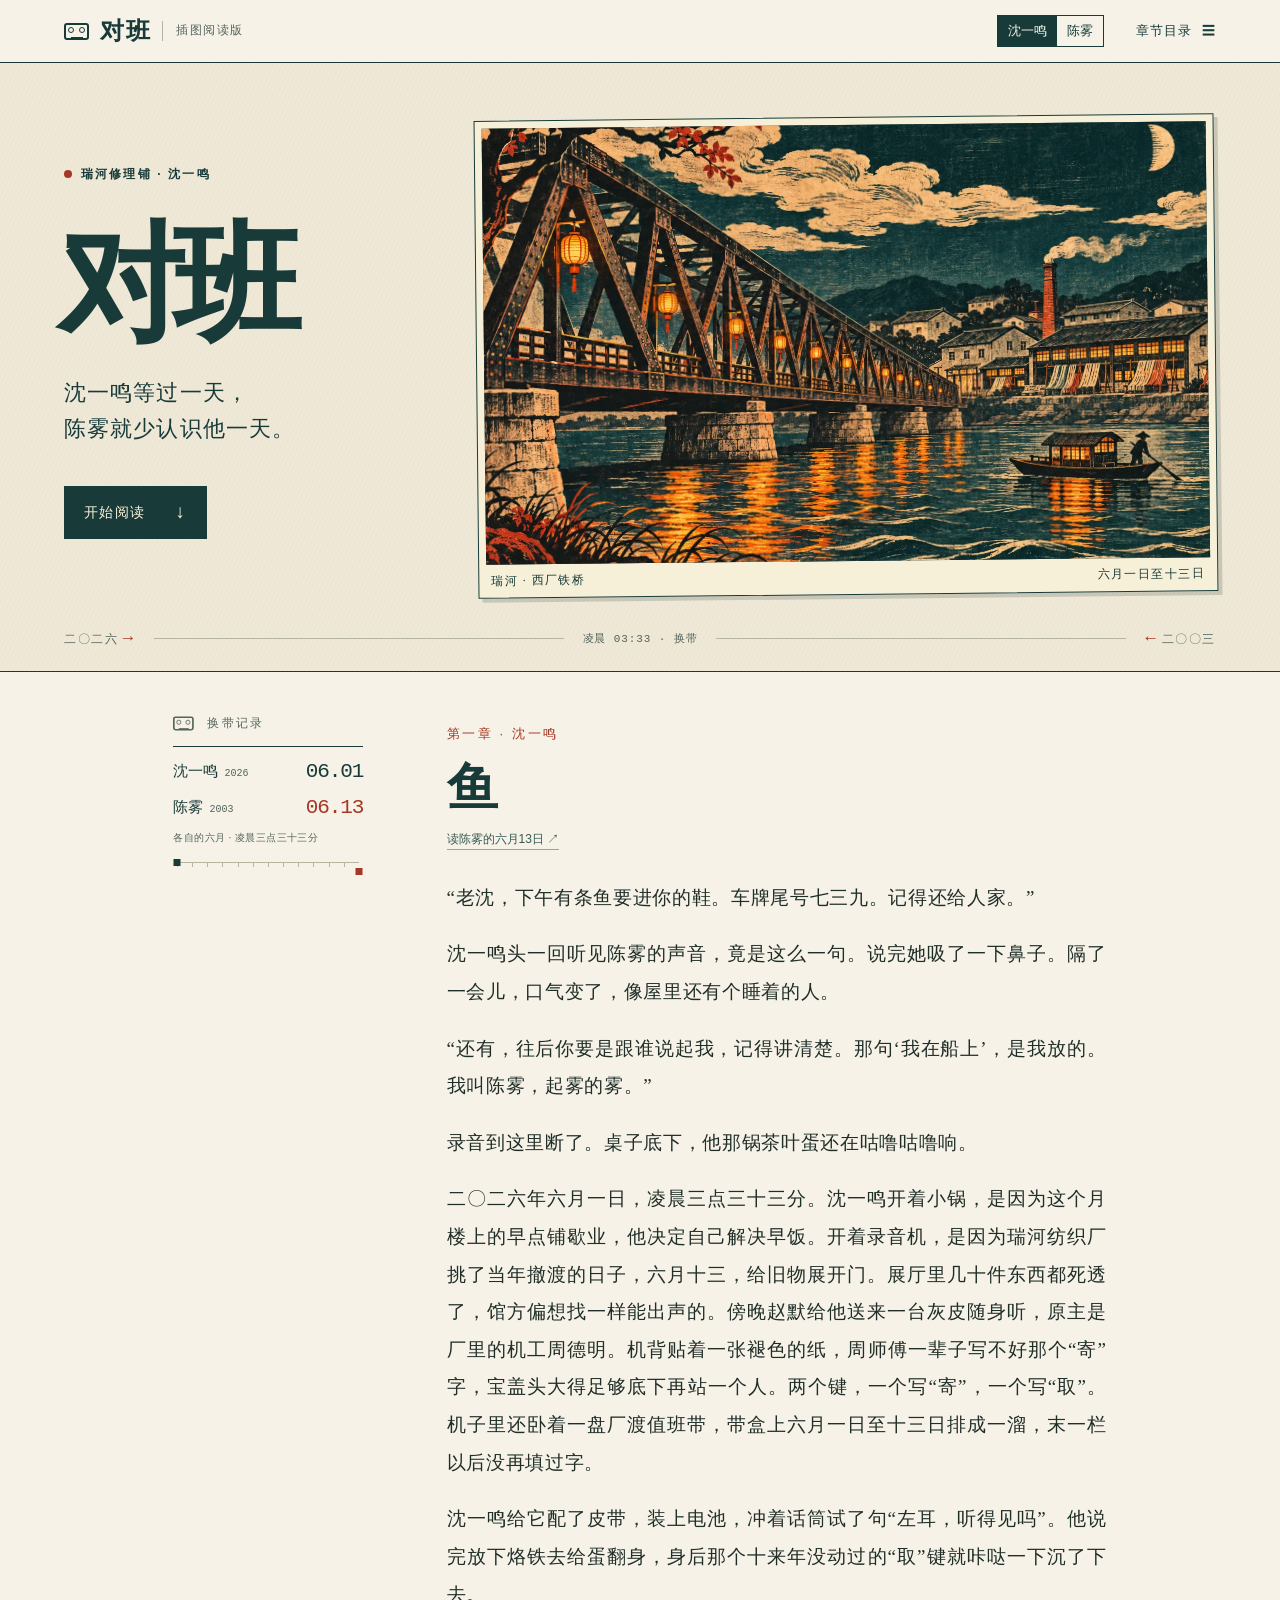
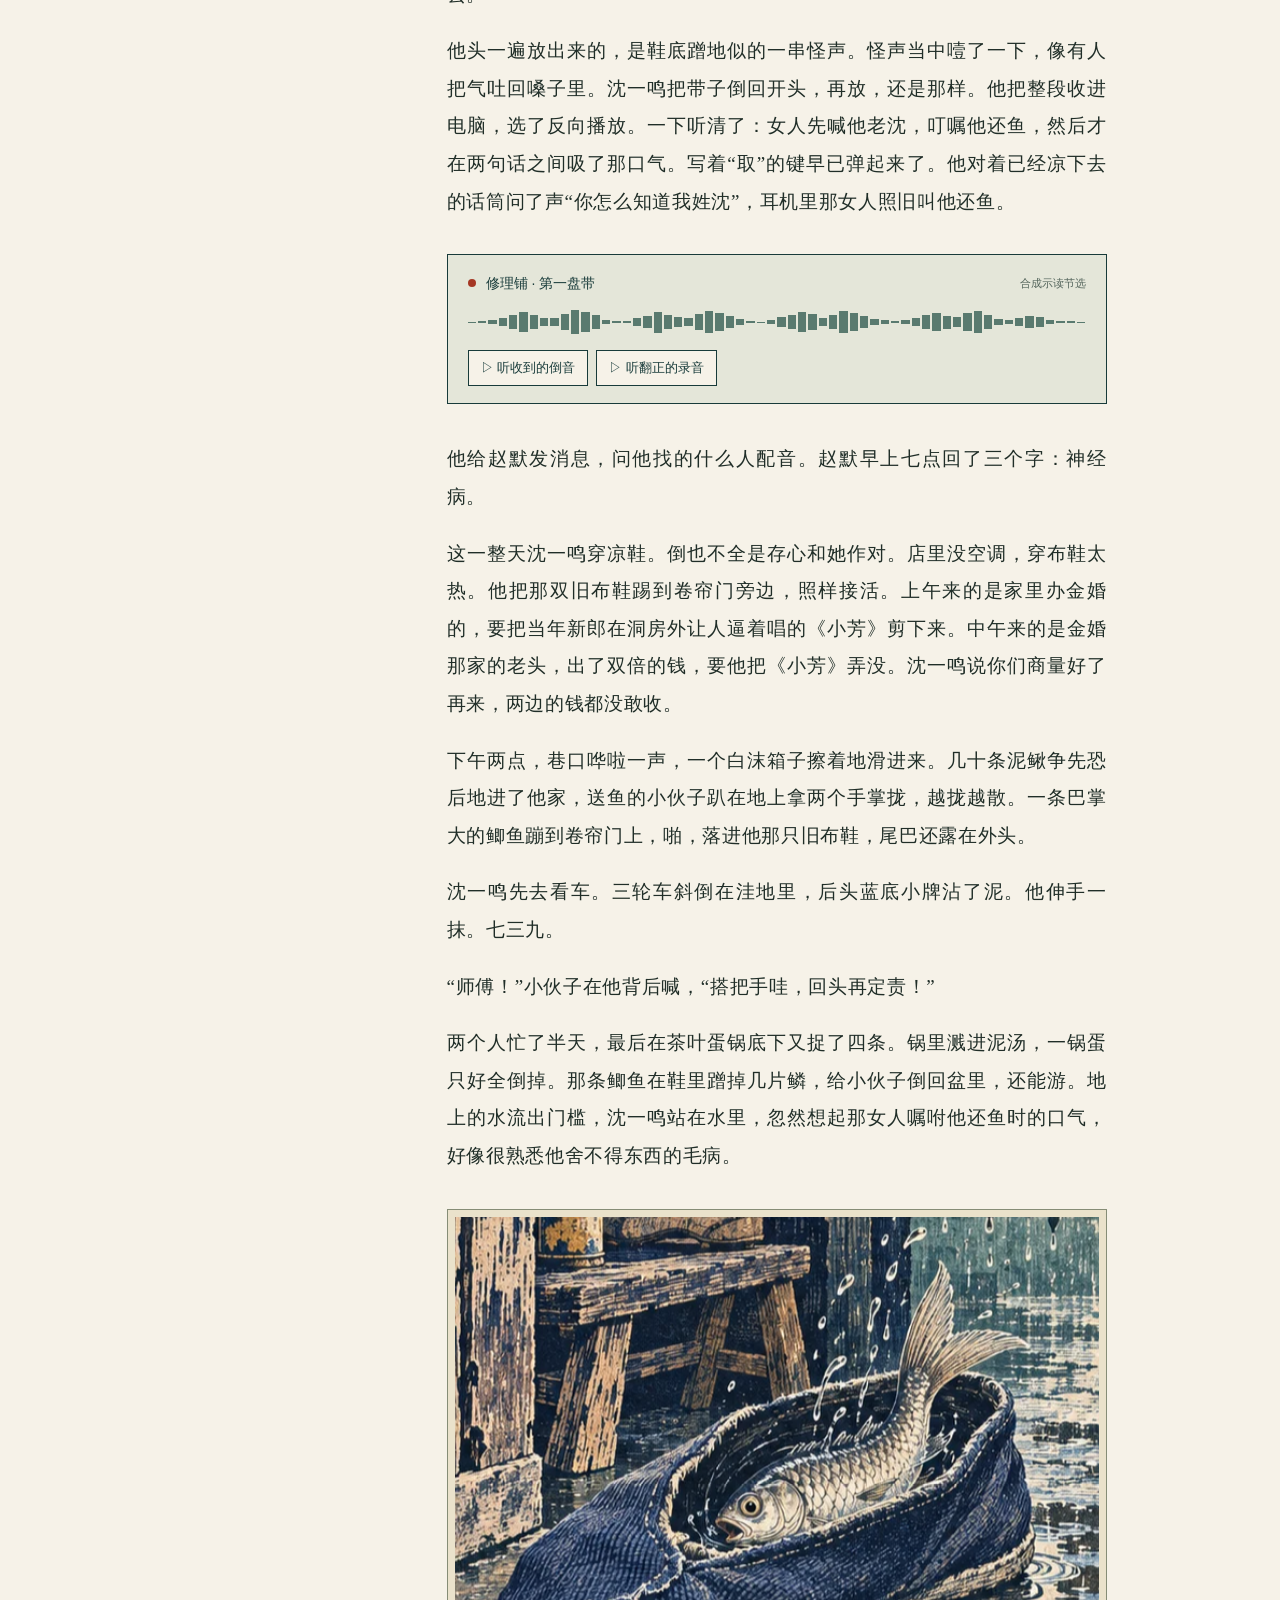
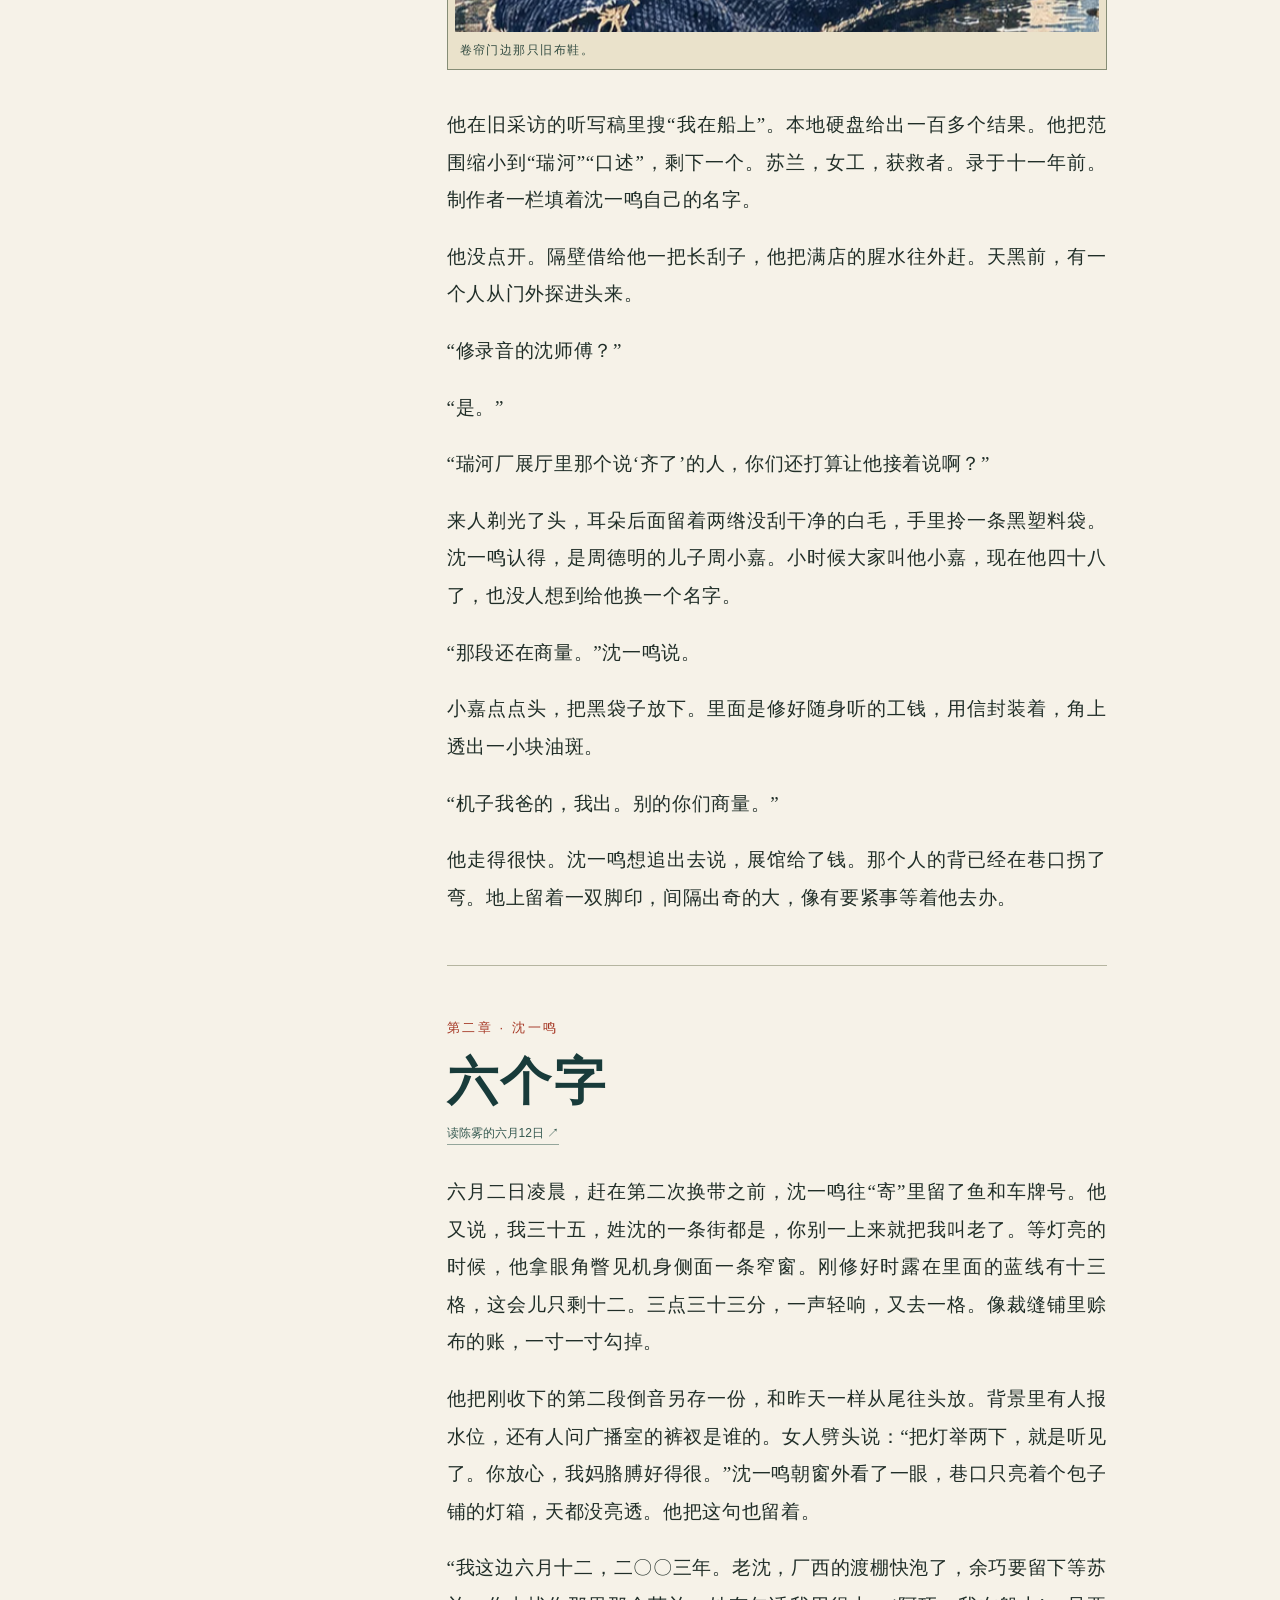
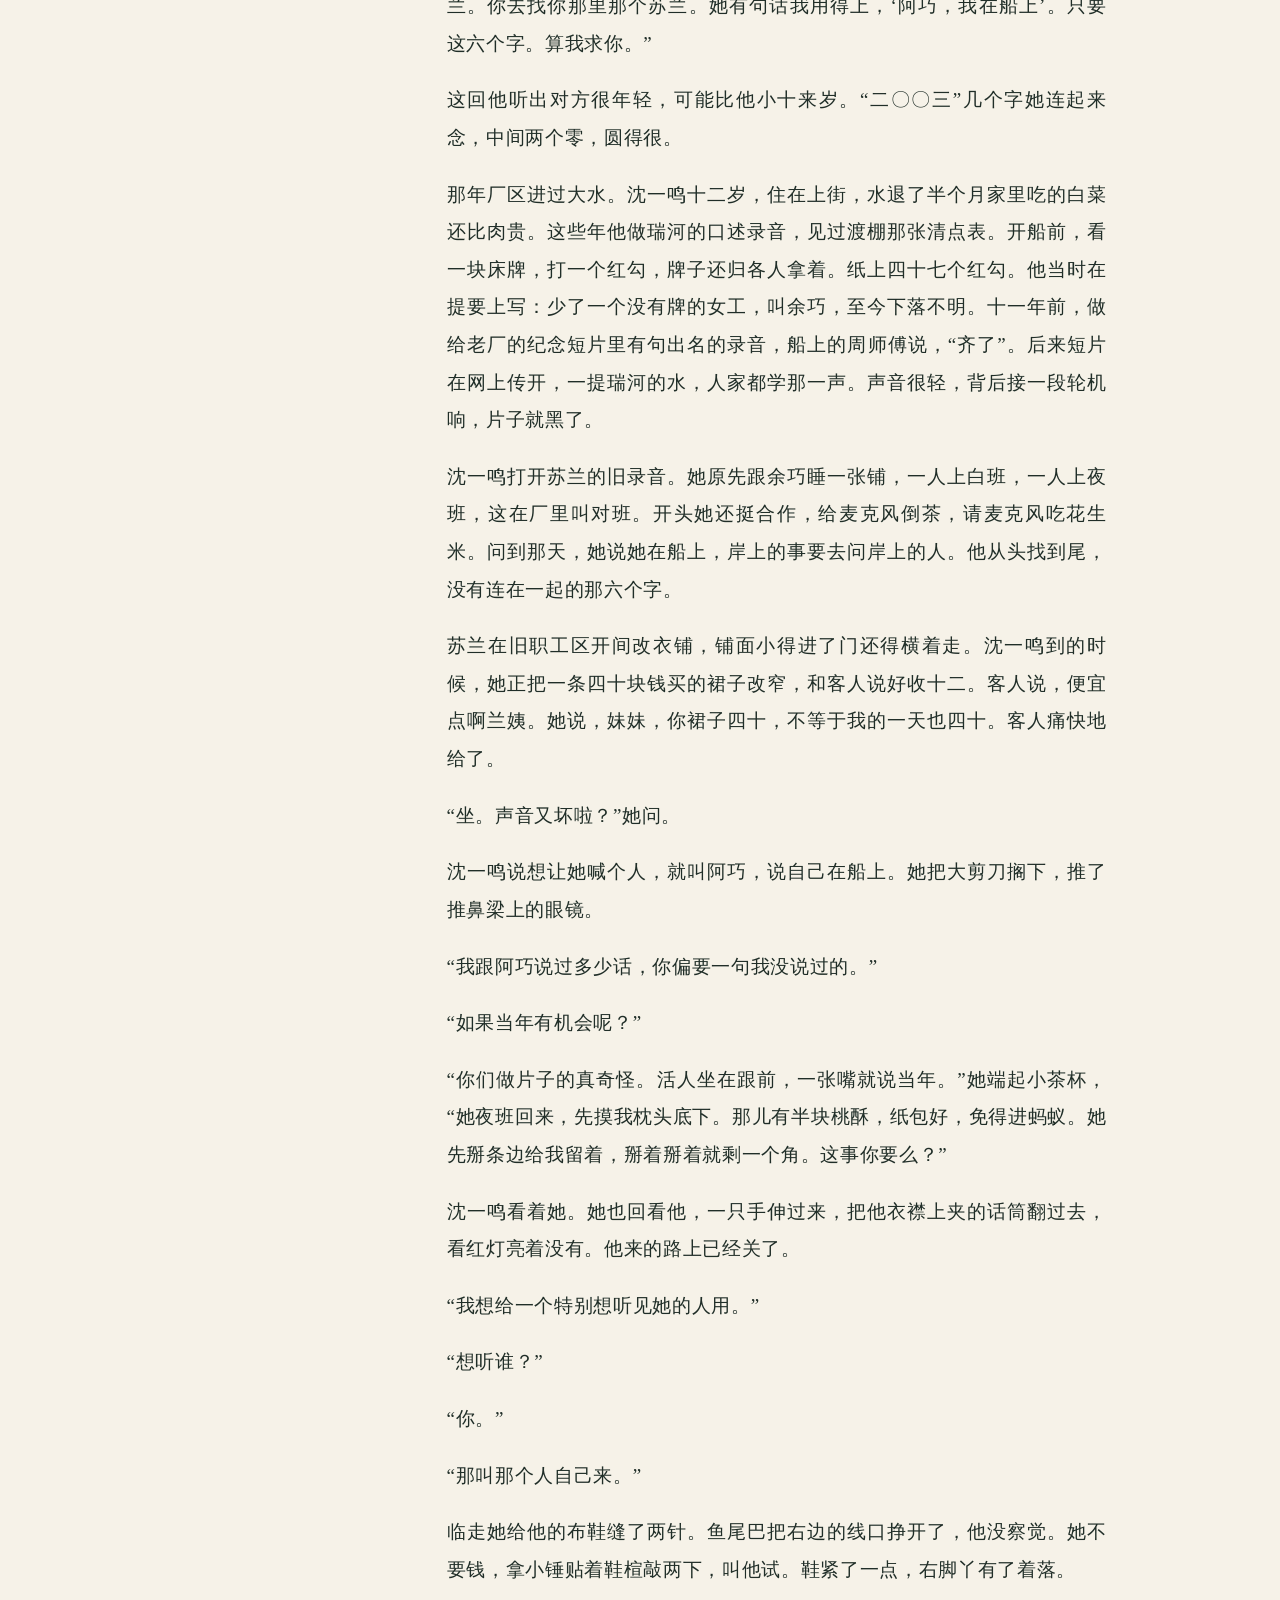
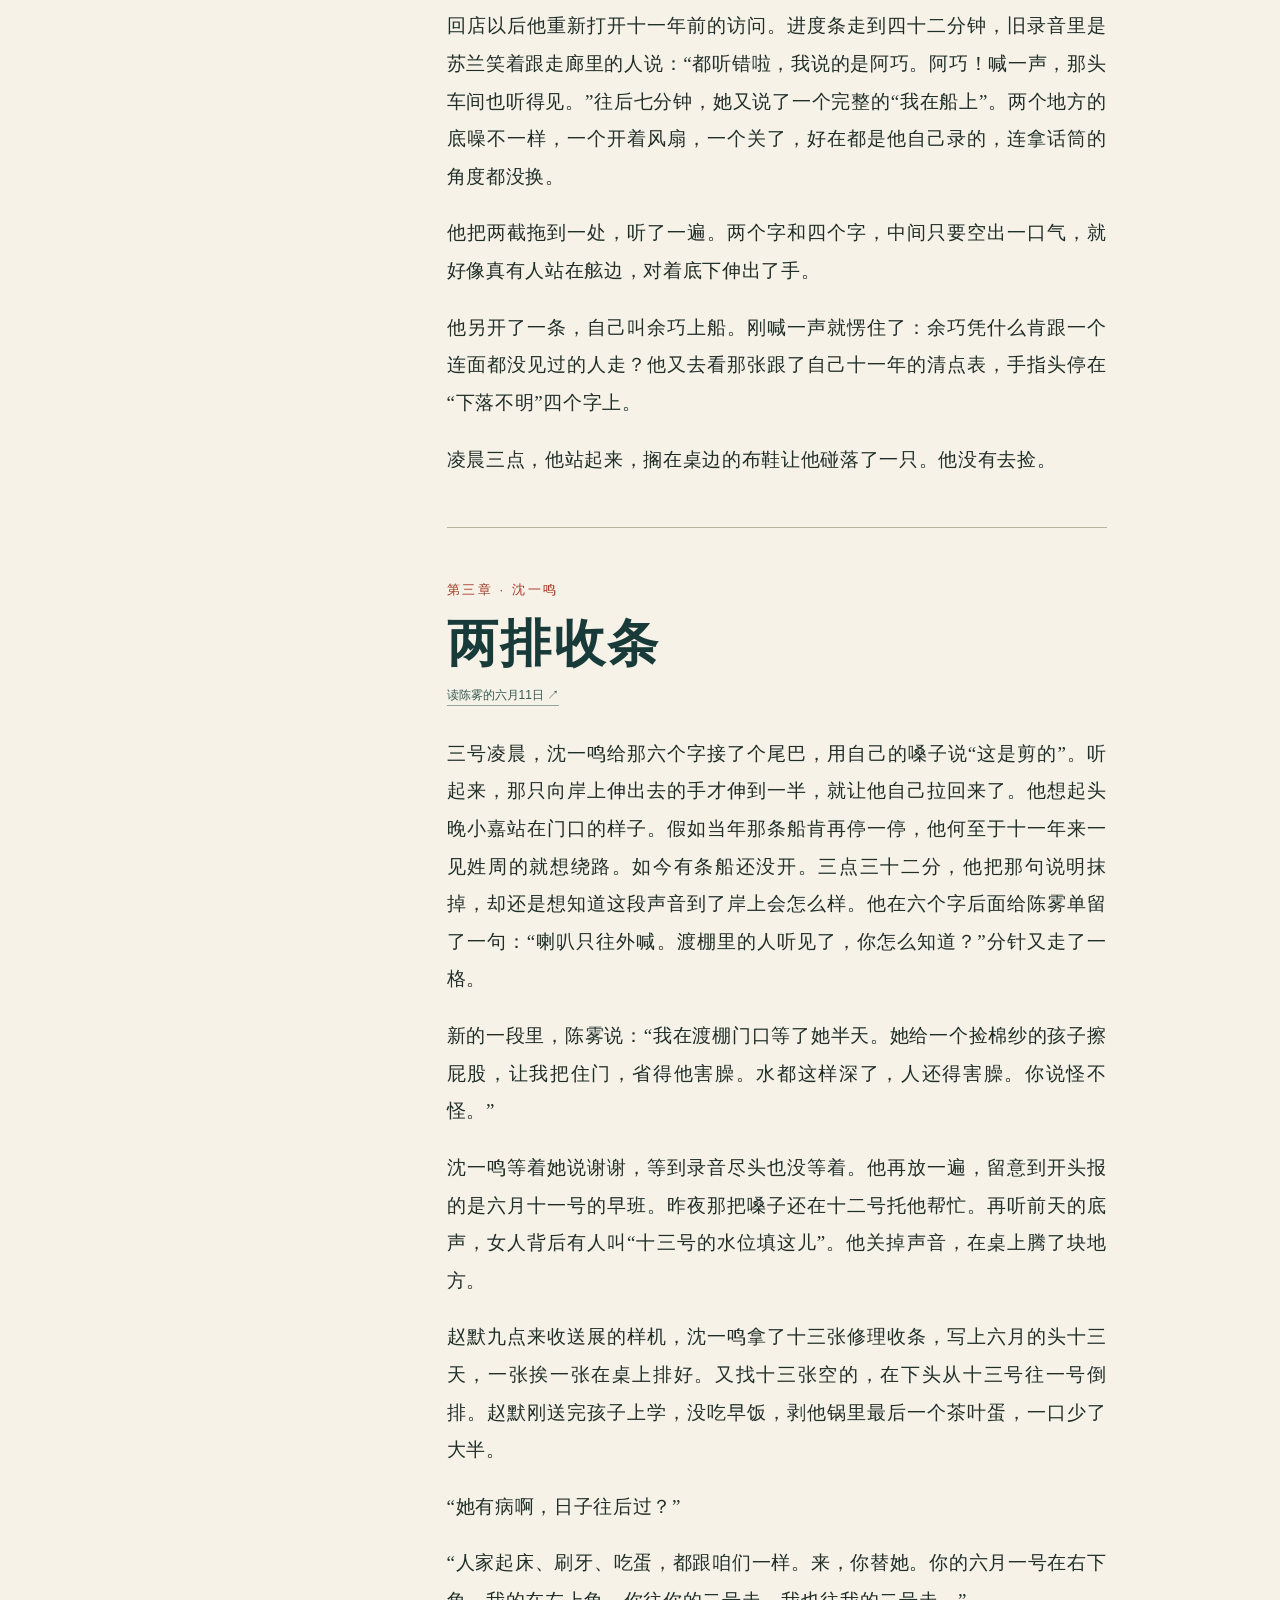
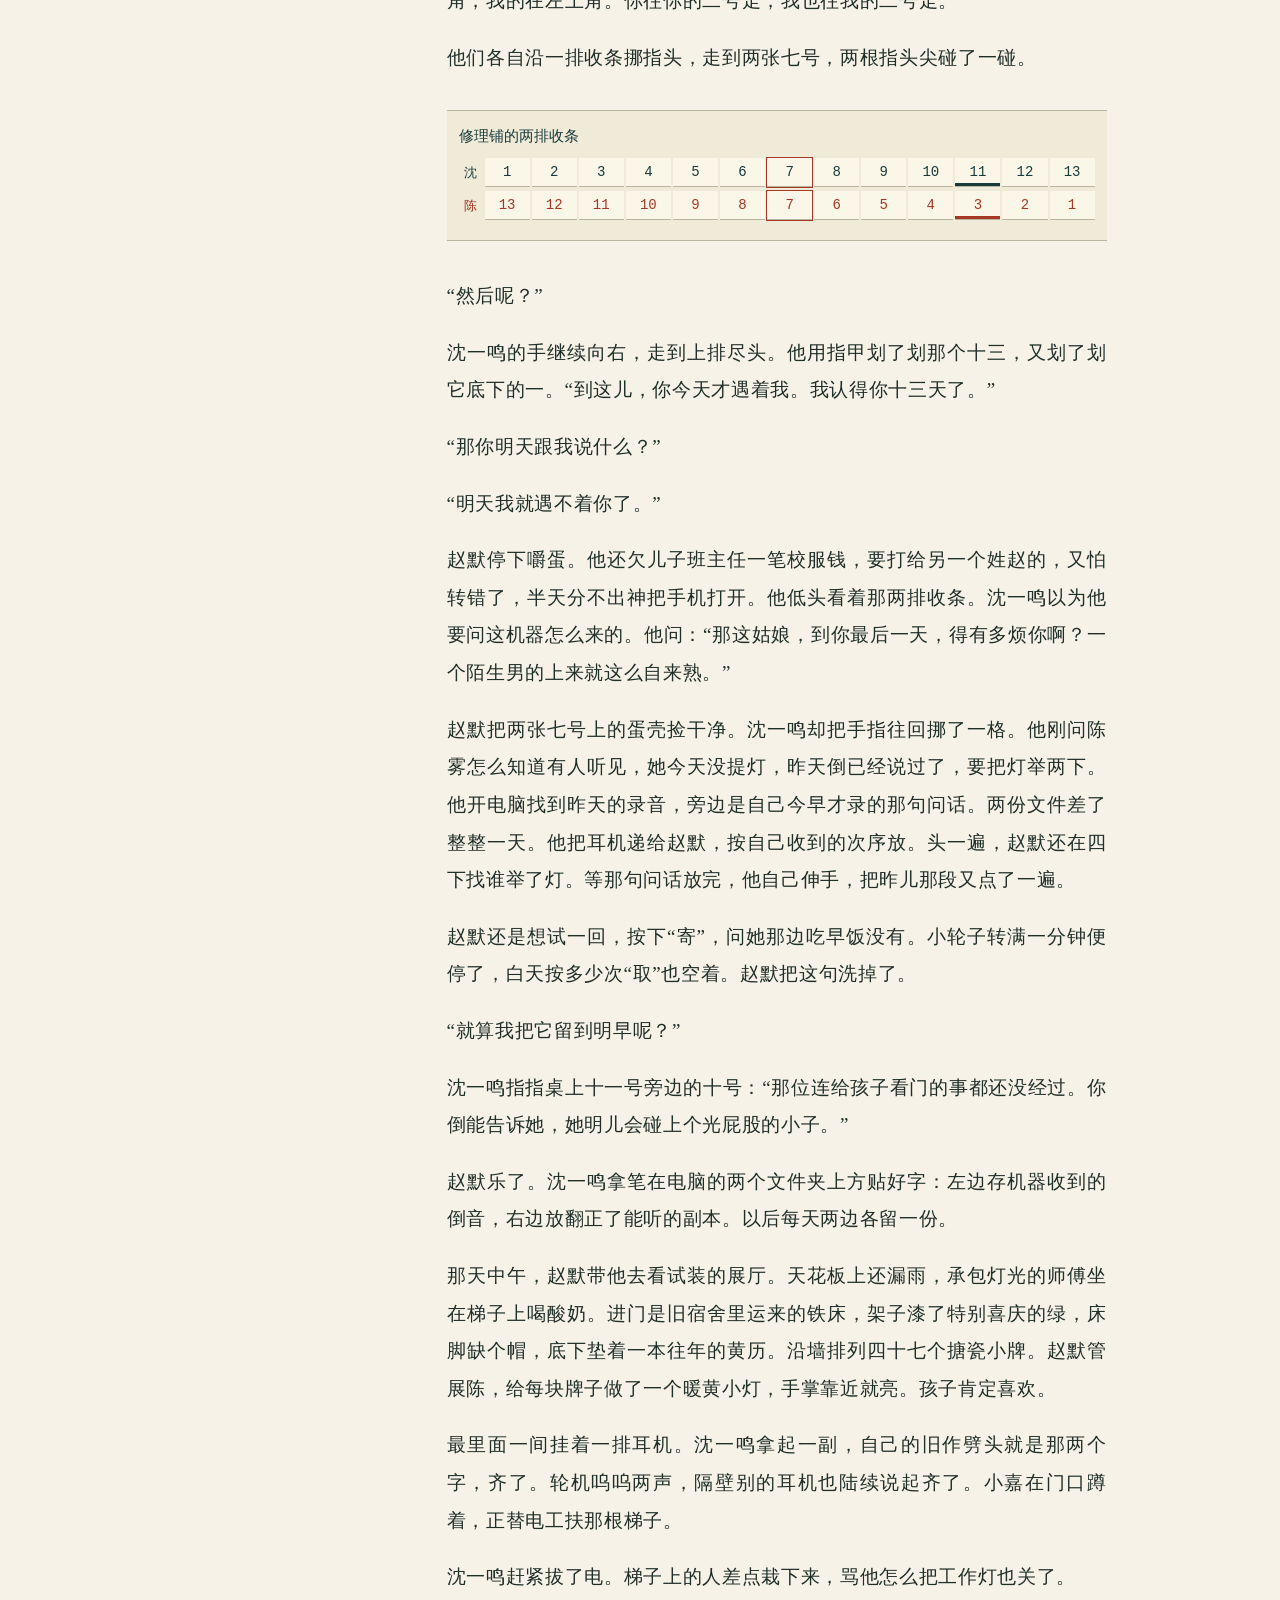
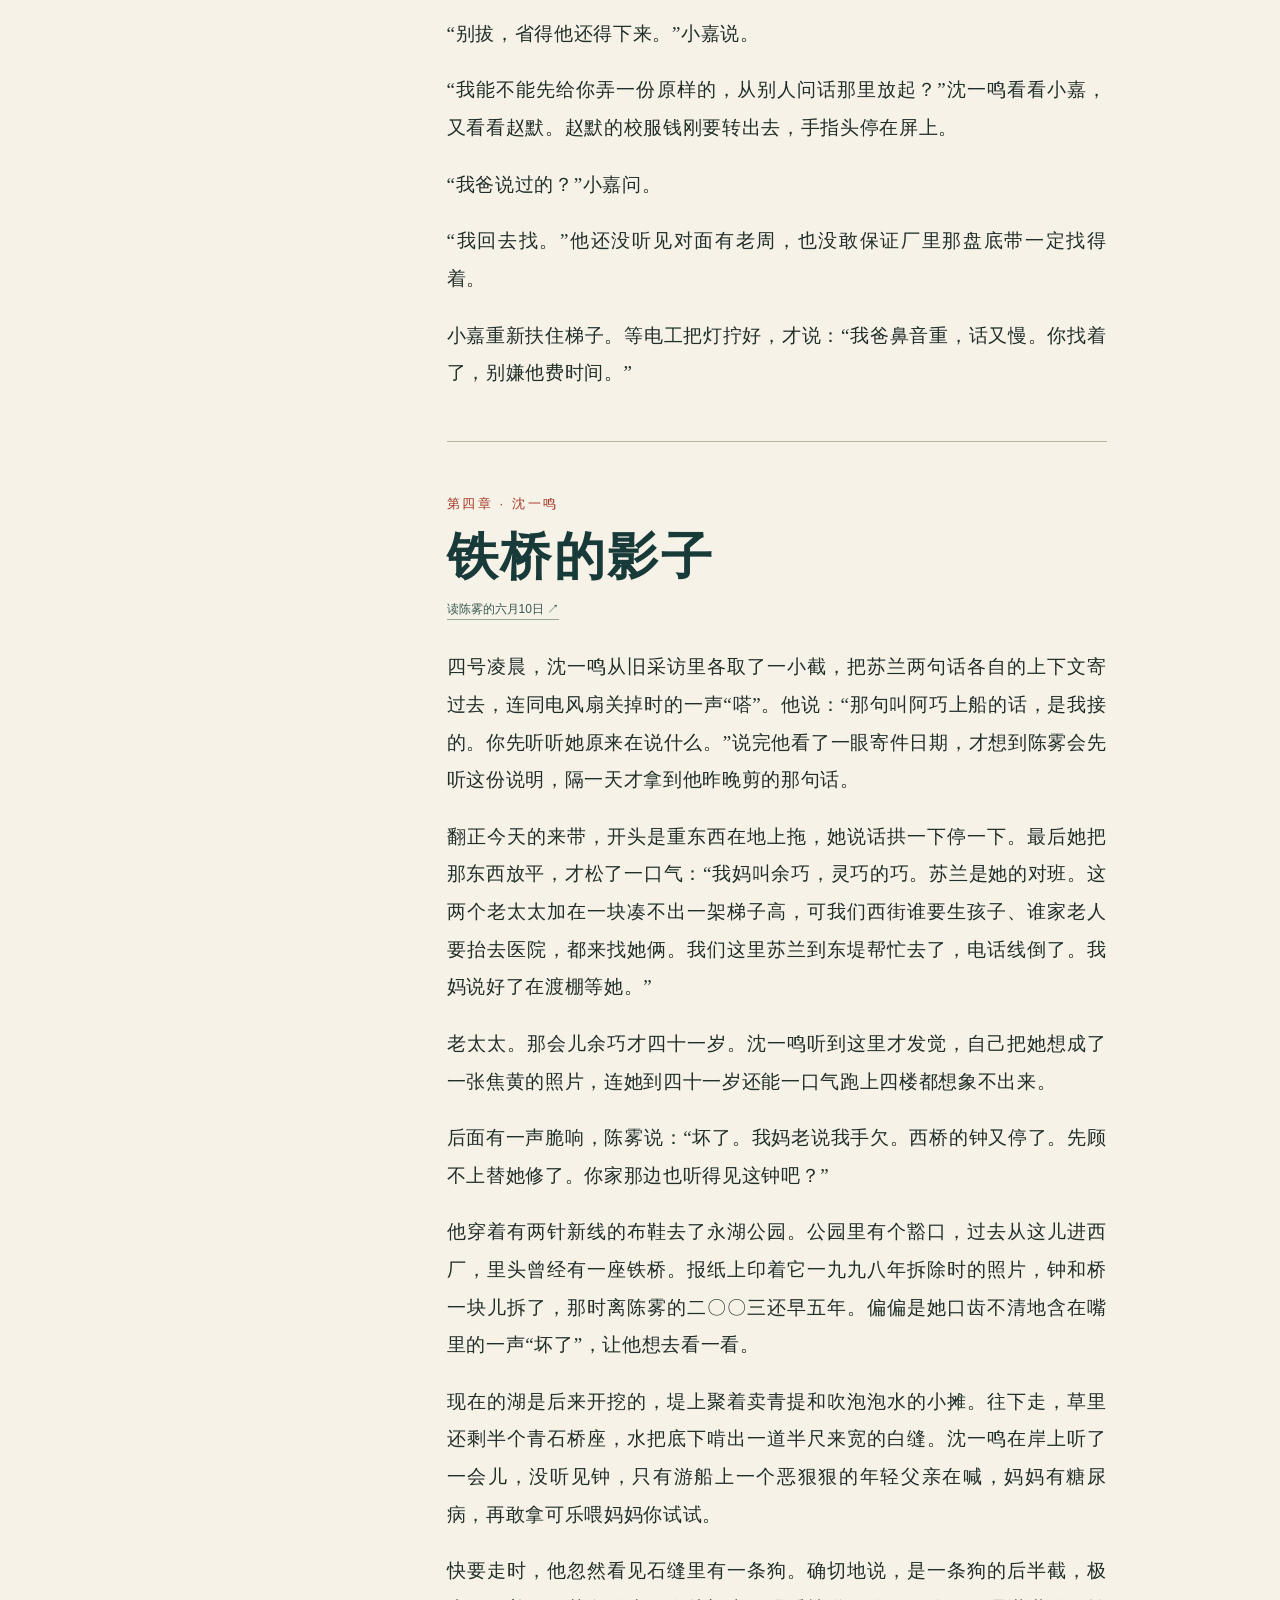
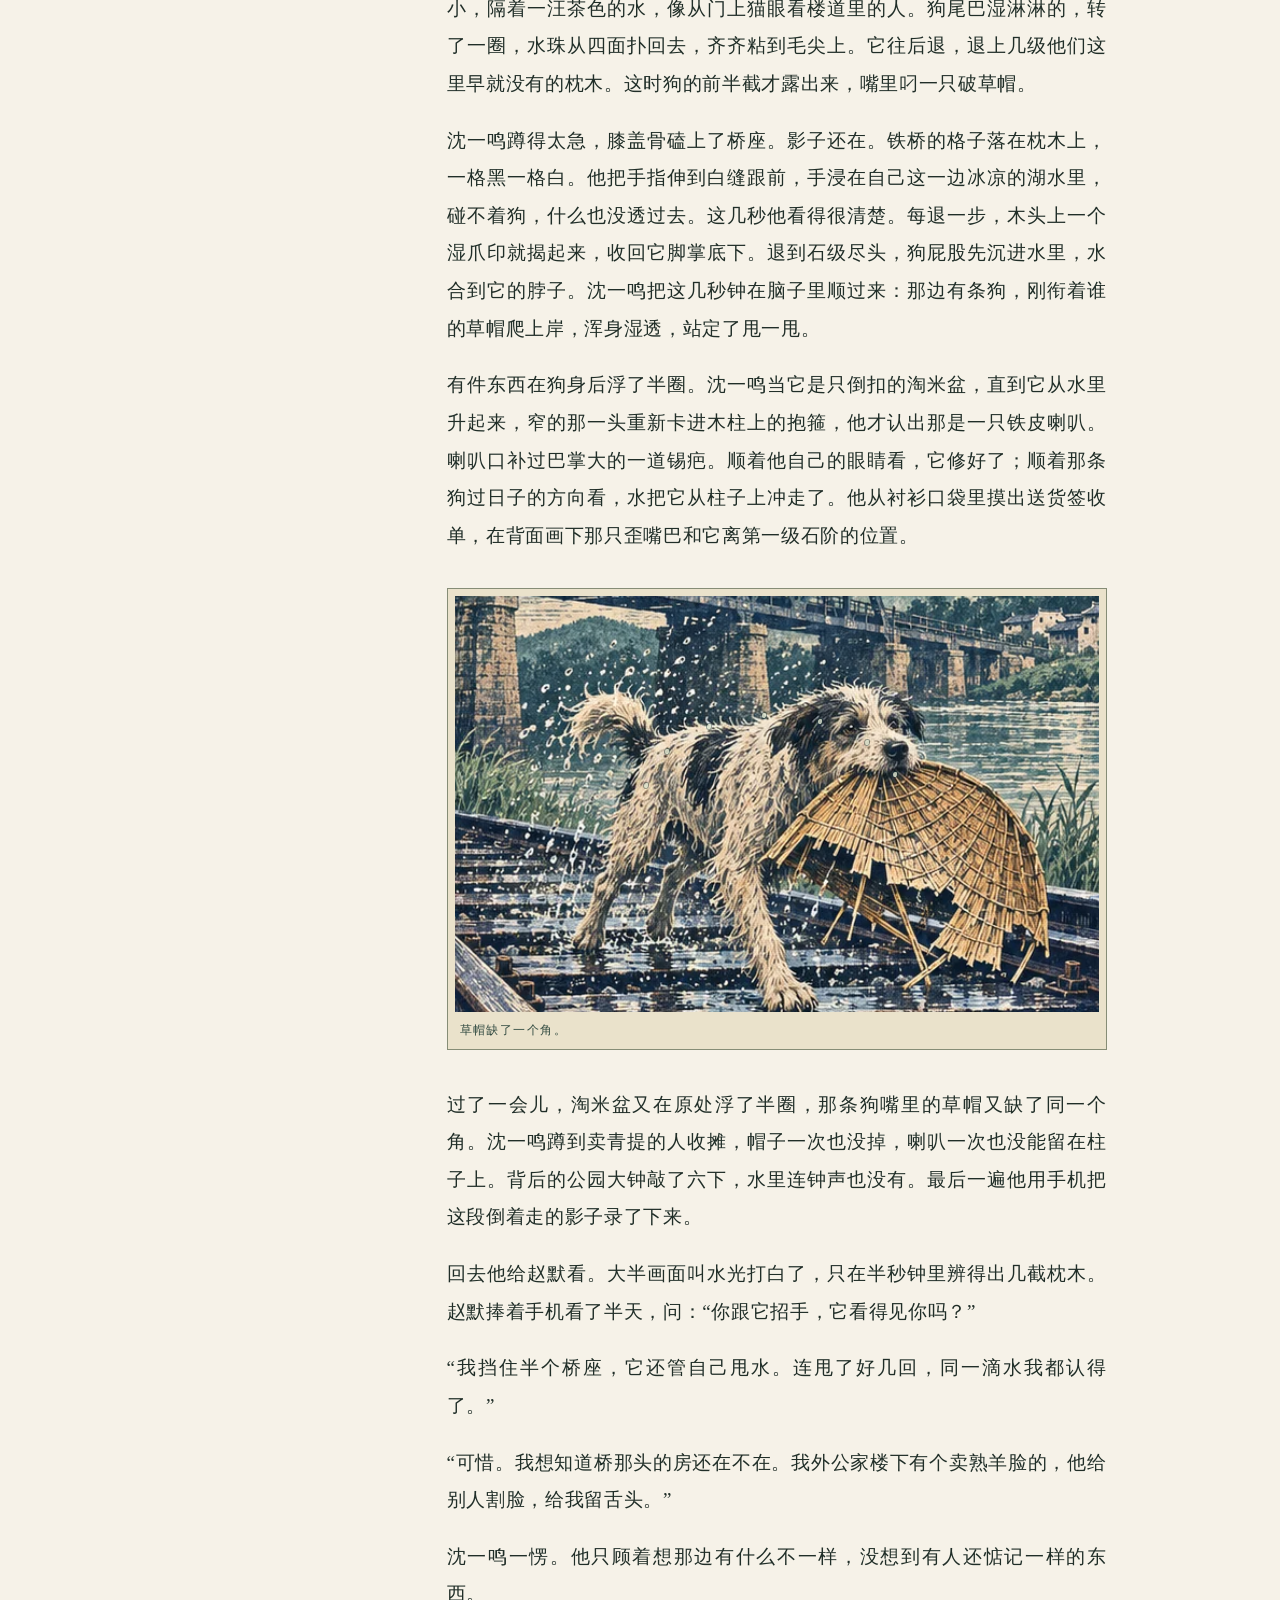
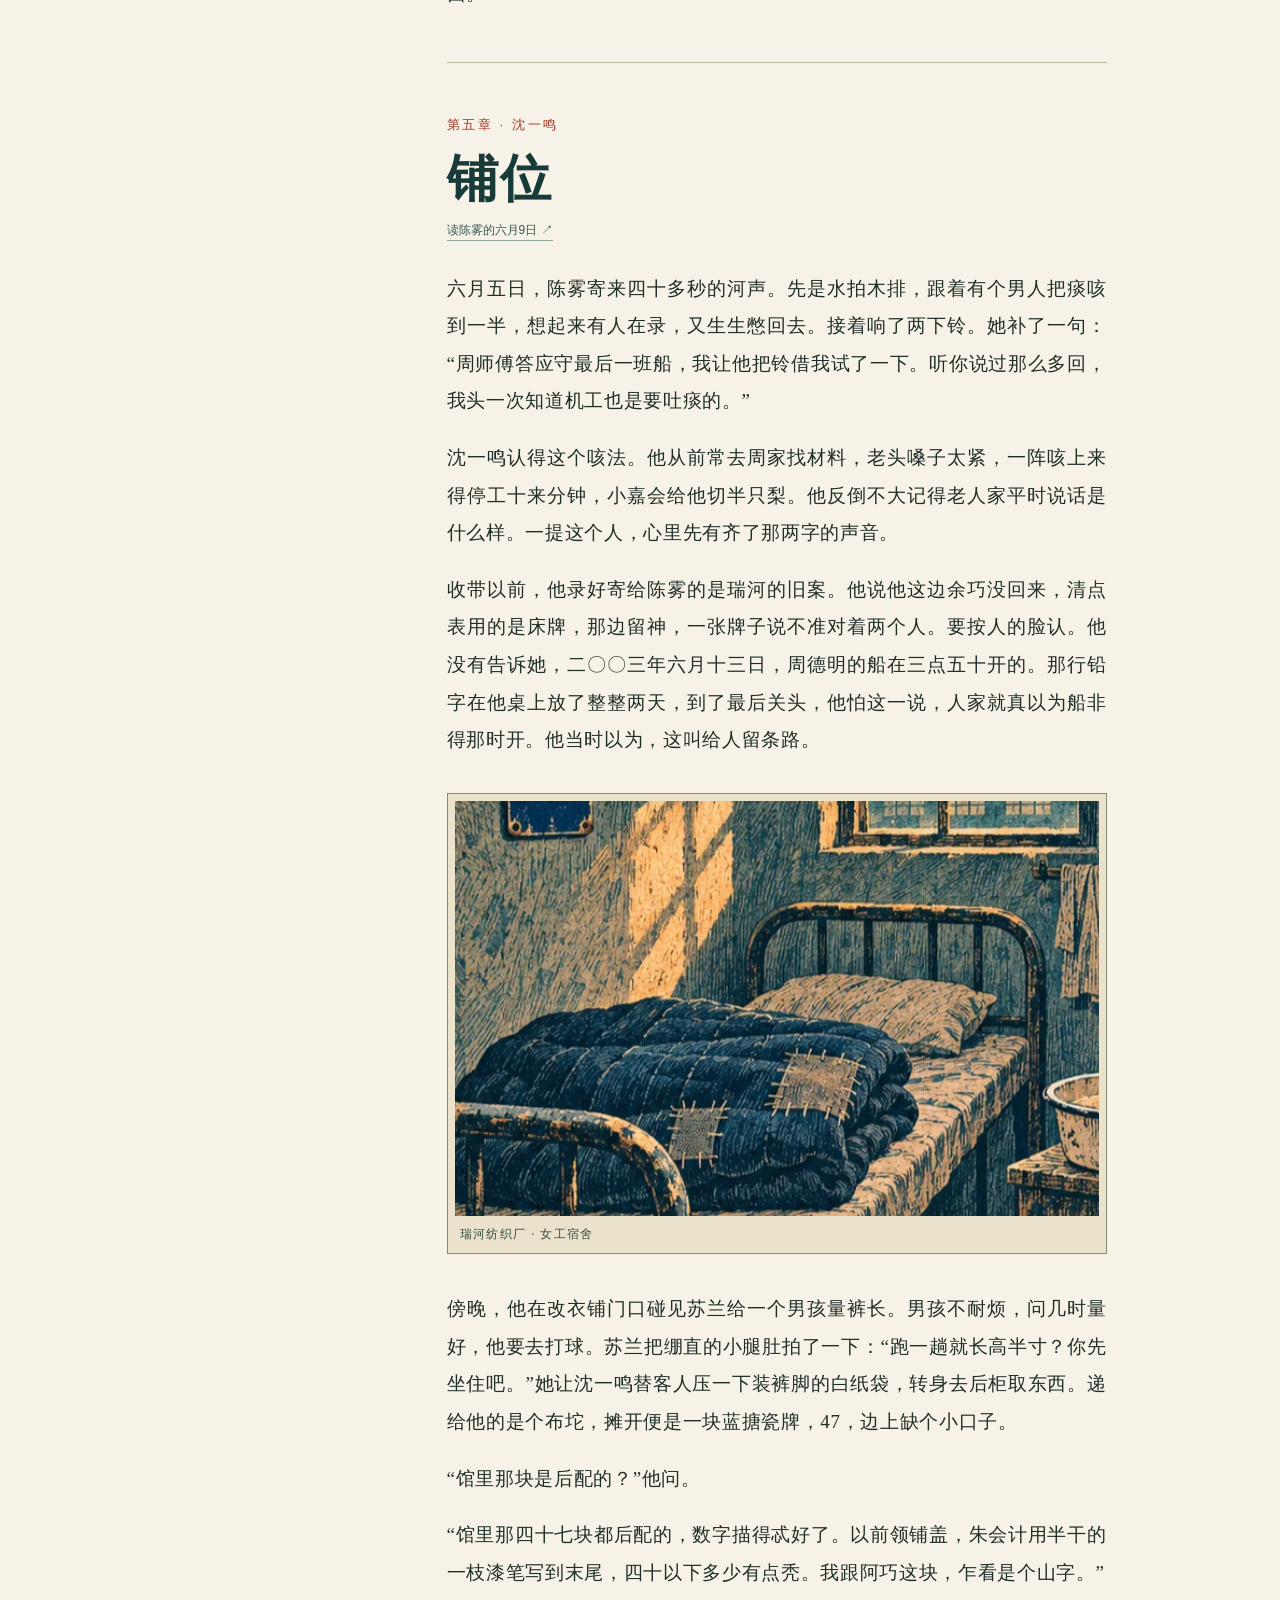
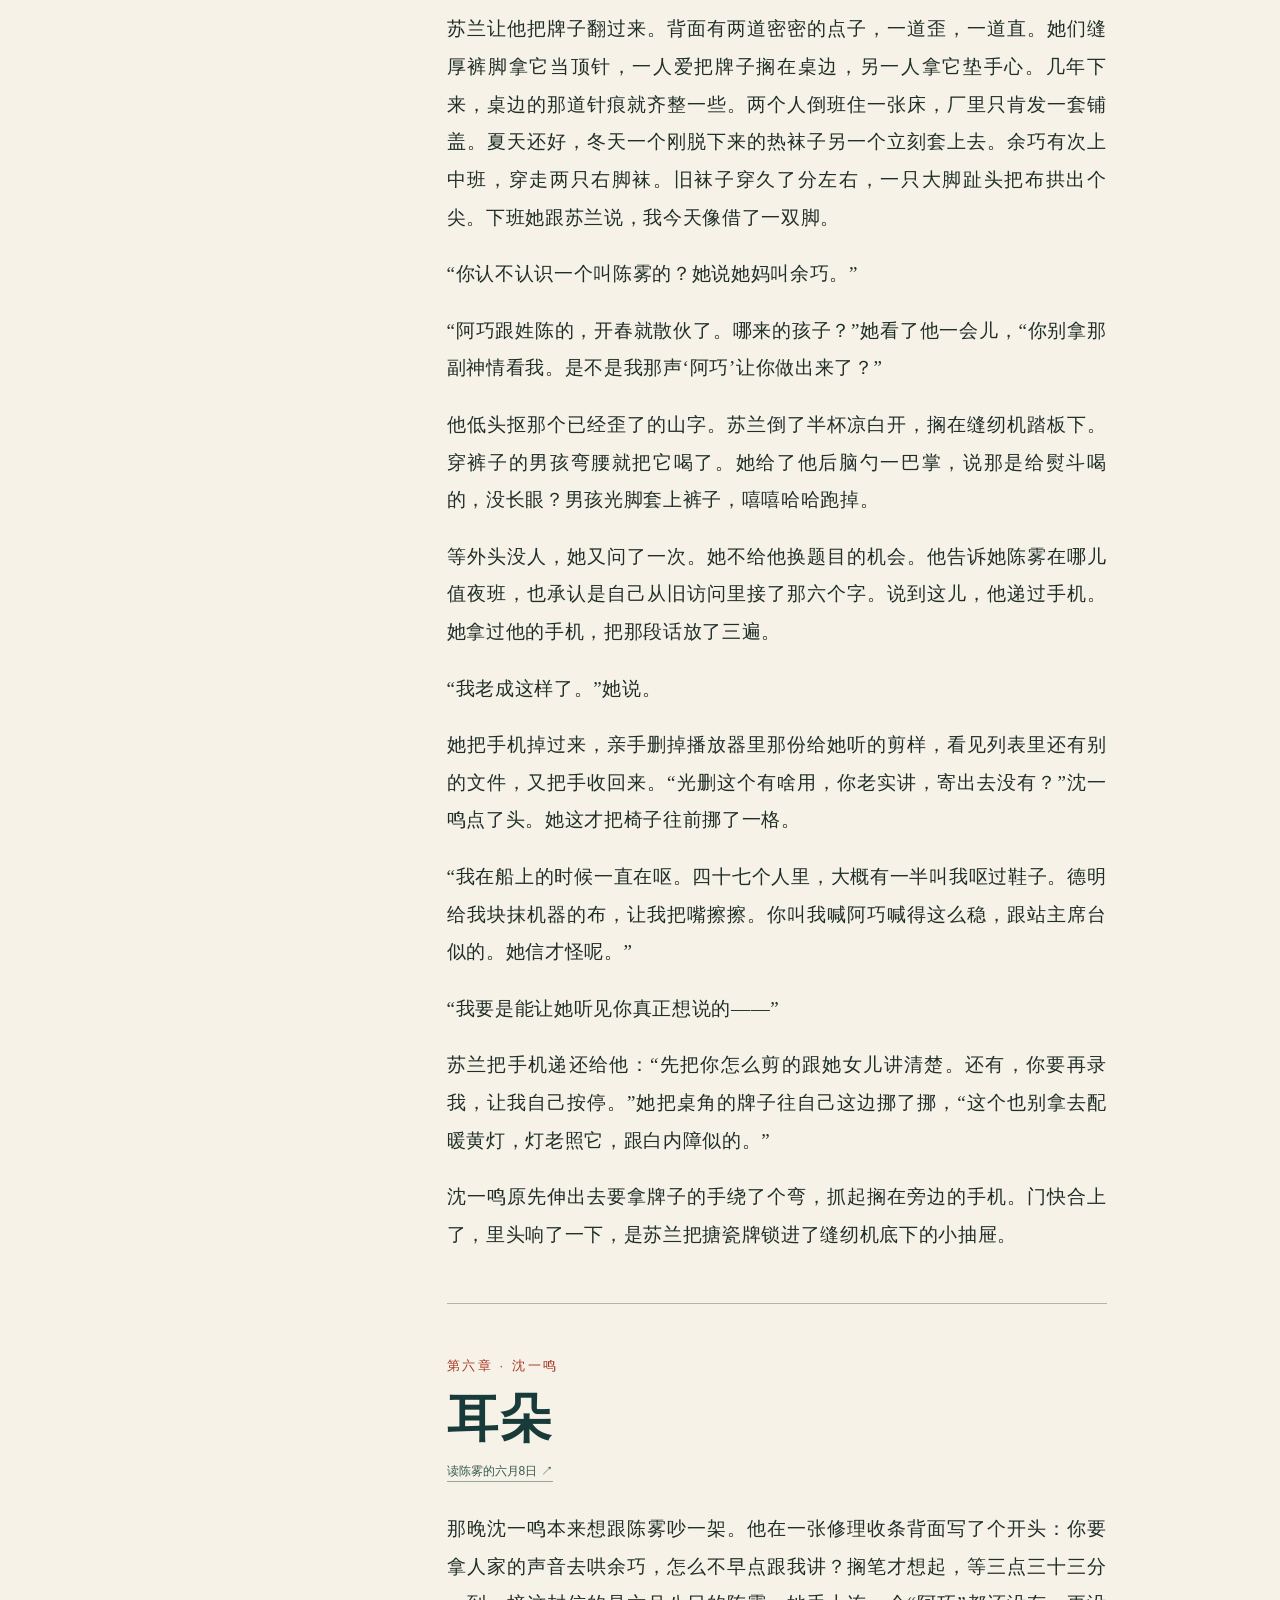
==== commit f833488b: "加入陈雾十三日视角，按同一次换带切换阅读" ====
--- a/index.html
+++ b/index.html
@@ -1,11 +1,11 @@
 <!doctype html>
-<html lang="zh-CN"><head><meta charset="utf-8"><meta name="viewport" content="width=device-width,initial-scale=1"><meta name="theme-color" content="#f5f0e4"><title>对班 · 插图阅读版</title><meta name="description" content="沈一鸣等过一天，陈雾就少认识他一天。两台录音机，交换十三个凌晨。"><link rel="icon" href="assets/mark.svg"><link rel="stylesheet" href="style.css"><script defer src="reader.js"></script></head>
-<body id="top"><a class="skip" href="#c1">跳到正文</a>
-<header class="mast"><div class="mast-inner"><a class="brand" href="#top"><i class="cassette" aria-hidden="true"></i><strong>对班</strong><span>插图阅读版</span></a><div class="mast-right"><span class="now" aria-hidden="true"></span><details class="toc"><summary>章节目录 <i aria-hidden="true">☰</i></summary><nav aria-label="章节目录"><a href="#c1"><span>第一章</span>鱼</a><a href="#c2"><span>第二章</span>六个字</a><a href="#c3"><span>第三章</span>两排收条</a><a href="#c4"><span>第四章</span>铁桥的影子</a><a href="#c5"><span>第五章</span>铺位</a><a href="#c6"><span>第六章</span>耳朵</a><a href="#c7"><span>第七章</span>对班</a><a href="#c8"><span>第八章</span>剩下的半张床</a><a href="#c9"><span>第九章</span>空船</a><a href="#c10"><span>第十章</span>照纸念</a><a href="#c11"><span>第十一章</span>写字的人</a><a href="#c12"><span>第十二章</span>隔河喊人</a><a href="#c13"><span>第十三章</span>交接</a></nav></details></div></div><div class="progress" aria-hidden="true"></div></header>
-<main><div class="cover"><div class="sleeve"><div class="intro"><div class="station"><span class="dot"></span> 瑞河有线广播站</div><h1>对班</h1><p class="premise">沈一鸣等过一天，<br>陈雾就少认识他一天。</p><a class="start" href="#c1">开始阅读 <span aria-hidden="true">↓</span></a></div>
+<html lang="zh-CN"><head><meta charset="utf-8"><meta name="viewport" content="width=device-width,initial-scale=1"><meta name="theme-color" content="#f5f0e4"><title>对班 · 沈一鸣视角</title><meta name="description" content="沈一鸣等过一天，陈雾就少认识他一天。两台录音机，交换十三个凌晨。"><link rel="icon" href="assets/mark.svg"><link rel="stylesheet" href="style.css?v=2"><script defer src="reader.js?v=2"></script></head>
+<body id="top" data-side="shen"><a class="skip" href="#c1">跳到正文</a>
+<header class="mast"><div class="mast-inner"><a class="brand" href="#top"><i class="cassette" aria-hidden="true"></i><strong>对班</strong><span>插图阅读版</span></a><div class="mast-right"><span class="now" aria-hidden="true"></span><nav class="views" aria-label="切换叙事视角"><span aria-current="page">沈一鸣</span><a class="switch-view" data-page="chen.html" href="chen.html" aria-label="切换到陈雾视角">陈雾</a></nav><details class="toc"><summary>章节目录 <i aria-hidden="true">☰</i></summary><nav aria-label="章节目录"><a href="#c1"><span>第一章</span>鱼</a><a href="#c2"><span>第二章</span>六个字</a><a href="#c3"><span>第三章</span>两排收条</a><a href="#c4"><span>第四章</span>铁桥的影子</a><a href="#c5"><span>第五章</span>铺位</a><a href="#c6"><span>第六章</span>耳朵</a><a href="#c7"><span>第七章</span>对班</a><a href="#c8"><span>第八章</span>剩下的半张床</a><a href="#c9"><span>第九章</span>空船</a><a href="#c10"><span>第十章</span>照纸念</a><a href="#c11"><span>第十一章</span>写字的人</a><a href="#c12"><span>第十二章</span>隔河喊人</a><a href="#c13"><span>第十三章</span>交接</a></nav></details></div></div><div class="progress" aria-hidden="true"></div></header>
+<main><div class="cover"><div class="sleeve"><div class="intro"><div class="station"><span class="dot"></span> 瑞河修理铺 · 沈一鸣</div><h1>对班</h1><p class="premise">沈一鸣等过一天，<br>陈雾就少认识他一天。</p><a class="start" href="#c1">开始阅读 <span aria-hidden="true">↓</span></a></div>
 <figure class="cover-art"><div class="cover-window"><img src="assets/bridge.webp" width="1536" height="1024" alt="木刻插图里，瑞河铁桥横过深青色的水面，一点灯火从桥下映出来。" fetchpriority="high"></div><figcaption><span>瑞河 · 西厂铁桥</span><span>六月一日至十三日</span></figcaption></figure></div>
 <div class="cover-foot"><span>二〇二六 <b>→</b></span><span class="line"></span><strong>凌晨 03:33 · 换带</strong><span class="line"></span><span><b>←</b> 二〇〇三</span></div></div>
-<div class="book"><aside class="rail" aria-label="本章对应的换带日期"><div class="rail-inner"><div class="rail-label"><i class="cassette" aria-hidden="true"></i> <span>换带记录</span></div><div class="railsheet"><div class="dateline"><span>沈一鸣<small>2026</small></span><b id="day-a">06.01</b></div><div class="dateline"><span>陈雾<small>2003</small></span><b id="day-b">06.13</b></div><small class="rail-note">各自的六月 · 凌晨三点三十三分</small></div><div class="axis" aria-hidden="true"><i></i><i></i></div><div class="rail-end" hidden>十三次换带已结束</div></div></aside><article aria-label="对班全文"><section class="chapter" id="c1" data-title="鱼" aria-labelledby="h1"><header><span class="chap-index">第一章</span><h2 id="h1">鱼</h2><small class="mobile-date">本次换带 · 沈一鸣六月1日 / 陈雾六月13日</small></header><p>“老沈，下午有条鱼要进你的鞋。车牌尾号七三九。记得还给人家。”</p>
+<div class="book"><aside class="rail" aria-label="本章对应的换带日期"><div class="rail-inner"><div class="rail-label"><i class="cassette" aria-hidden="true"></i> <span>换带记录</span></div><div class="railsheet"><div class="dateline"><span>沈一鸣<small>2026</small></span><b id="day-a">06.01</b></div><div class="dateline"><span>陈雾<small>2003</small></span><b id="day-b">06.13</b></div><small class="rail-note">各自的六月 · 凌晨三点三十三分</small></div><div class="axis" aria-hidden="true"><i></i><i></i></div><div class="rail-end" hidden>十三次换带已结束</div></div></aside><article aria-label="对班 · 沈一鸣视角全文"><section class="chapter" id="c1" data-title="鱼" data-pair="13" aria-labelledby="h1"><header><span class="chap-index">第一章 · 沈一鸣</span><h2 id="h1">鱼</h2><small class="mobile-date">本次换带 · 沈一鸣六月1日 / 陈雾六月13日</small><a class="cross" href="chen.html#c13">读陈雾的六月13日 ↗</a></header><p>“老沈，下午有条鱼要进你的鞋。车牌尾号七三九。记得还给人家。”</p>
 <p>沈一鸣头一回听见陈雾的声音，竟是这么一句。说完她吸了一下鼻子。隔了一会儿，口气变了，像屋里还有个睡着的人。</p>
 <p>“还有，往后你要是跟谁说起我，记得讲清楚。那句‘我在船上’，是我放的。我叫陈雾，起雾的雾。”</p>
 <p>录音到这里断了。桌子底下，他那锅茶叶蛋还在咕噜咕噜响。</p>
@@ -30,7 +30,7 @@
 <p>小嘉点点头，把黑袋子放下。里面是修好随身听的工钱，用信封装着，角上透出一小块油斑。</p>
 <p>“机子我爸的，我出。别的你们商量。”</p>
 <p>他走得很快。沈一鸣想追出去说，展馆给了钱。那个人的背已经在巷口拐了弯。地上留着一双脚印，间隔出奇的大，像有要紧事等着他去办。</p></section>
-<section class="chapter" id="c2" data-title="六个字" aria-labelledby="h2"><header><span class="chap-index">第二章</span><h2 id="h2">六个字</h2><small class="mobile-date">本次换带 · 沈一鸣六月2日 / 陈雾六月12日</small></header><p>六月二日凌晨，赶在第二次换带之前，沈一鸣往“寄”里留了鱼和车牌号。他又说，我三十五，姓沈的一条街都是，你别一上来就把我叫老了。等灯亮的时候，他拿眼角瞥见机身侧面一条窄窗。刚修好时露在里面的蓝线有十三格，这会儿只剩十二。三点三十三分，一声轻响，又去一格。像裁缝铺里赊布的账，一寸一寸勾掉。</p>
+<section class="chapter" id="c2" data-title="六个字" data-pair="12" aria-labelledby="h2"><header><span class="chap-index">第二章 · 沈一鸣</span><h2 id="h2">六个字</h2><small class="mobile-date">本次换带 · 沈一鸣六月2日 / 陈雾六月12日</small><a class="cross" href="chen.html#c12">读陈雾的六月12日 ↗</a></header><p>六月二日凌晨，赶在第二次换带之前，沈一鸣往“寄”里留了鱼和车牌号。他又说，我三十五，姓沈的一条街都是，你别一上来就把我叫老了。等灯亮的时候，他拿眼角瞥见机身侧面一条窄窗。刚修好时露在里面的蓝线有十三格，这会儿只剩十二。三点三十三分，一声轻响，又去一格。像裁缝铺里赊布的账，一寸一寸勾掉。</p>
 <p>他把刚收下的第二段倒音另存一份，和昨天一样从尾往头放。背景里有人报水位，还有人问广播室的裤衩是谁的。女人劈头说：“把灯举两下，就是听见了。你放心，我妈胳膊好得很。”沈一鸣朝窗外看了一眼，巷口只亮着个包子铺的灯箱，天都没亮透。他把这句也留着。</p>
 <p>“我这边六月十二，二〇〇三年。老沈，厂西的渡棚快泡了，余巧要留下等苏兰。你去找你那里那个苏兰。她有句话我用得上，‘阿巧，我在船上’。只要这六个字。算我求你。”</p>
 <p>这回他听出对方很年轻，可能比他小十来岁。“二〇〇三”几个字她连起来念，中间两个零，圆得很。</p>
@@ -52,7 +52,7 @@
 <p>他把两截拖到一处，听了一遍。两个字和四个字，中间只要空出一口气，就好像真有人站在舷边，对着底下伸出了手。</p>
 <p>他另开了一条，自己叫余巧上船。刚喊一声就愣住了：余巧凭什么肯跟一个连面都没见过的人走？他又去看那张跟了自己十一年的清点表，手指头停在“下落不明”四个字上。</p>
 <p>凌晨三点，他站起来，搁在桌边的布鞋让他碰落了一只。他没有去捡。</p></section>
-<section class="chapter" id="c3" data-title="两排收条" aria-labelledby="h3"><header><span class="chap-index">第三章</span><h2 id="h3">两排收条</h2><small class="mobile-date">本次换带 · 沈一鸣六月3日 / 陈雾六月11日</small></header><p>三号凌晨，沈一鸣给那六个字接了个尾巴，用自己的嗓子说“这是剪的”。听起来，那只向岸上伸出去的手才伸到一半，就让他自己拉回来了。他想起头晚小嘉站在门口的样子。假如当年那条船肯再停一停，他何至于十一年来一见姓周的就想绕路。如今有条船还没开。三点三十二分，他把那句说明抹掉，却还是想知道这段声音到了岸上会怎么样。他在六个字后面给陈雾单留了一句：“喇叭只往外喊。渡棚里的人听见了，你怎么知道？”分针又走了一格。</p>
+<section class="chapter" id="c3" data-title="两排收条" data-pair="11" aria-labelledby="h3"><header><span class="chap-index">第三章 · 沈一鸣</span><h2 id="h3">两排收条</h2><small class="mobile-date">本次换带 · 沈一鸣六月3日 / 陈雾六月11日</small><a class="cross" href="chen.html#c11">读陈雾的六月11日 ↗</a></header><p>三号凌晨，沈一鸣给那六个字接了个尾巴，用自己的嗓子说“这是剪的”。听起来，那只向岸上伸出去的手才伸到一半，就让他自己拉回来了。他想起头晚小嘉站在门口的样子。假如当年那条船肯再停一停，他何至于十一年来一见姓周的就想绕路。如今有条船还没开。三点三十二分，他把那句说明抹掉，却还是想知道这段声音到了岸上会怎么样。他在六个字后面给陈雾单留了一句：“喇叭只往外喊。渡棚里的人听见了，你怎么知道？”分针又走了一格。</p>
 <p>新的一段里，陈雾说：“我在渡棚门口等了她半天。她给一个捡棉纱的孩子擦屁股，让我把住门，省得他害臊。水都这样深了，人还得害臊。你说怪不怪。”</p>
 <p>沈一鸣等着她说谢谢，等到录音尽头也没等着。他再放一遍，留意到开头报的是六月十一号的早班。昨夜那把嗓子还在十二号托他帮忙。再听前天的底声，女人背后有人叫“十三号的水位填这儿”。他关掉声音，在桌上腾了块地方。</p>
 <p>赵默九点来收送展的样机，沈一鸣拿了十三张修理收条，写上六月的头十三天，一张挨一张在桌上排好。又找十三张空的，在下头从十三号往一号倒排。赵默刚送完孩子上学，没吃早饭，剥他锅里最后一个茶叶蛋，一口少了大半。</p>
@@ -78,7 +78,7 @@
 <p>“我爸说过的？”小嘉问。</p>
 <p>“我回去找。”他还没听见对面有老周，也没敢保证厂里那盘底带一定找得着。</p>
 <p>小嘉重新扶住梯子。等电工把灯拧好，才说：“我爸鼻音重，话又慢。你找着了，别嫌他费时间。”</p></section>
-<section class="chapter" id="c4" data-title="铁桥的影子" aria-labelledby="h4"><header><span class="chap-index">第四章</span><h2 id="h4">铁桥的影子</h2><small class="mobile-date">本次换带 · 沈一鸣六月4日 / 陈雾六月10日</small></header><p>四号凌晨，沈一鸣从旧采访里各取了一小截，把苏兰两句话各自的上下文寄过去，连同电风扇关掉时的一声“嗒”。他说：“那句叫阿巧上船的话，是我接的。你先听听她原来在说什么。”说完他看了一眼寄件日期，才想到陈雾会先听这份说明，隔一天才拿到他昨晚剪的那句话。</p>
+<section class="chapter" id="c4" data-title="铁桥的影子" data-pair="10" aria-labelledby="h4"><header><span class="chap-index">第四章 · 沈一鸣</span><h2 id="h4">铁桥的影子</h2><small class="mobile-date">本次换带 · 沈一鸣六月4日 / 陈雾六月10日</small><a class="cross" href="chen.html#c10">读陈雾的六月10日 ↗</a></header><p>四号凌晨，沈一鸣从旧采访里各取了一小截，把苏兰两句话各自的上下文寄过去，连同电风扇关掉时的一声“嗒”。他说：“那句叫阿巧上船的话，是我接的。你先听听她原来在说什么。”说完他看了一眼寄件日期，才想到陈雾会先听这份说明，隔一天才拿到他昨晚剪的那句话。</p>
 <p>翻正今天的来带，开头是重东西在地上拖，她说话拱一下停一下。最后她把那东西放平，才松了一口气：“我妈叫余巧，灵巧的巧。苏兰是她的对班。这两个老太太加在一块凑不出一架梯子高，可我们西街谁要生孩子、谁家老人要抬去医院，都来找她俩。我们这里苏兰到东堤帮忙去了，电话线倒了。我妈说好了在渡棚等她。”</p>
 <p>老太太。那会儿余巧才四十一岁。沈一鸣听到这里才发觉，自己把她想成了一张焦黄的照片，连她到四十一岁还能一口气跑上四楼都想象不出来。</p>
 <p>后面有一声脆响，陈雾说：“坏了。我妈老说我手欠。西桥的钟又停了。先顾不上替她修了。你家那边也听得见这钟吧？”</p>
@@ -93,7 +93,7 @@
 <p>“我挡住半个桥座，它还管自己甩水。连甩了好几回，同一滴水我都认得了。”</p>
 <p>“可惜。我想知道桥那头的房还在不在。我外公家楼下有个卖熟羊脸的，他给别人割脸，给我留舌头。”</p>
 <p>沈一鸣一愣。他只顾着想那边有什么不一样，没想到有人还惦记一样的东西。</p></section>
-<section class="chapter" id="c5" data-title="铺位" aria-labelledby="h5"><header><span class="chap-index">第五章</span><h2 id="h5">铺位</h2><small class="mobile-date">本次换带 · 沈一鸣六月5日 / 陈雾六月9日</small></header><p>六月五日，陈雾寄来四十多秒的河声。先是水拍木排，跟着有个男人把痰咳到一半，想起来有人在录，又生生憋回去。接着响了两下铃。她补了一句：“周师傅答应守最后一班船，我让他把铃借我试了一下。听你说过那么多回，我头一次知道机工也是要吐痰的。”</p>
+<section class="chapter" id="c5" data-title="铺位" data-pair="9" aria-labelledby="h5"><header><span class="chap-index">第五章 · 沈一鸣</span><h2 id="h5">铺位</h2><small class="mobile-date">本次换带 · 沈一鸣六月5日 / 陈雾六月9日</small><a class="cross" href="chen.html#c9">读陈雾的六月9日 ↗</a></header><p>六月五日，陈雾寄来四十多秒的河声。先是水拍木排，跟着有个男人把痰咳到一半，想起来有人在录，又生生憋回去。接着响了两下铃。她补了一句：“周师傅答应守最后一班船，我让他把铃借我试了一下。听你说过那么多回，我头一次知道机工也是要吐痰的。”</p>
 <p>沈一鸣认得这个咳法。他从前常去周家找材料，老头嗓子太紧，一阵咳上来得停工十来分钟，小嘉会给他切半只梨。他反倒不大记得老人家平时说话是什么样。一提这个人，心里先有齐了那两字的声音。</p>
 <p>收带以前，他录好寄给陈雾的是瑞河的旧案。他说他这边余巧没回来，清点表用的是床牌，那边留神，一张牌子说不准对着两个人。要按人的脸认。他没有告诉她，二〇〇三年六月十三日，周德明的船在三点五十开的。那行铅字在他桌上放了整整两天，到了最后关头，他怕这一说，人家就真以为船非得那时开。他当时以为，这叫给人留条路。</p>
 <figure class="plate "><div class="picture"><img loading="lazy" decoding="async" width="620" height="620" src="assets/bunk.webp" alt="老宿舍的窄铁床，窗边搁着一床蓝被。"></div><figcaption>瑞河纺织厂 · 女工宿舍</figcaption></figure>
@@ -111,7 +111,7 @@
 <p>“我要是能让她听见你真正想说的——”</p>
 <p>苏兰把手机递还给他：“先把你怎么剪的跟她女儿讲清楚。还有，你要再录我，让我自己按停。”她把桌角的牌子往自己这边挪了挪，“这个也别拿去配暖黄灯，灯老照它，跟白内障似的。”</p>
 <p>沈一鸣原先伸出去要拿牌子的手绕了个弯，抓起搁在旁边的手机。门快合上了，里头响了一下，是苏兰把搪瓷牌锁进了缝纫机底下的小抽屉。</p></section>
-<section class="chapter" id="c6" data-title="耳朵" aria-labelledby="h6"><header><span class="chap-index">第六章</span><h2 id="h6">耳朵</h2><small class="mobile-date">本次换带 · 沈一鸣六月6日 / 陈雾六月8日</small></header><p>那晚沈一鸣本来想跟陈雾吵一架。他在一张修理收条背面写了个开头：你要拿人家的声音去哄余巧，怎么不早点跟我讲？搁笔才想起，等三点三十三分一到，接这封信的是六月八日的陈雾。她手上连一个“阿巧”都还没有，更没开口要过那六个字。他倒可以把这场架吵下去，只是得先告诉对方，过几天她会干出什么好事。</p>
+<section class="chapter" id="c6" data-title="耳朵" data-pair="8" aria-labelledby="h6"><header><span class="chap-index">第六章 · 沈一鸣</span><h2 id="h6">耳朵</h2><small class="mobile-date">本次换带 · 沈一鸣六月6日 / 陈雾六月8日</small><a class="cross" href="chen.html#c8">读陈雾的六月8日 ↗</a></header><p>那晚沈一鸣本来想跟陈雾吵一架。他在一张修理收条背面写了个开头：你要拿人家的声音去哄余巧，怎么不早点跟我讲？搁笔才想起，等三点三十三分一到，接这封信的是六月八日的陈雾。她手上连一个“阿巧”都还没有，更没开口要过那六个字。他倒可以把这场架吵下去，只是得先告诉对方，过几天她会干出什么好事。</p>
 <p>他把那个“你”字划掉，另起一行，换成“我”。六月六日的交接以前，沈一鸣给陈雾录了三次道歉。第一次太像给客户说话，第二次把事情全赖到涨水上。最后他交代：“苏兰当面没肯。我转身回店，把她从前的两句话接在了一块儿。她让我亲口跟你讲。”他承认，剪一段假话，其实比修一段真话省工得多，他从前就知道。</p>
 <p>那天的来带翻正以后，头一句偏偏是：“你也怕听自己的声音？”</p>
 <p>隔一口气，又添一句：“我今天去试播，听见自己喊我妈，像个骂街的。”</p>
@@ -130,7 +130,7 @@
 <p>那天夜里，沈一鸣给父亲的遗物箱腾出个位置，把周德明的机器郑重摆进去。放好又觉出不吉利，还是抱了出来。锅里的第三批茶叶蛋煮得起了蜂窝，他把一个吃坏的蛋扔掉，忽然想，如果陈雾每天也是这样等，一顿饭含在嘴里咽不下去，是不是自己该给人家寄点好玩的？门口有个学单簧管的女孩，几个月了，每到同一个地方就破音。也许可以寄这一段。可他头一次生出想让她听听一段没用的声音的念头，两个人的日子已经差不多走到交叉口了。</p>
 <p>快睡时，赵默发来展厅结算单，一共一万六，先付的八千里有小半是灯和线路的钱。他打字：明天馆里要解释你说的新录音是什么。沈一鸣回：再给我两天。</p>
 <p>赵默发过来一个字：好。过了十分钟又发来一张照片。他把十三张收条照原样排在家里的饭桌上。他儿子蹲在一边，在两张七号上各画了一只耳朵，朝着相反的方向。</p></section>
-<section class="chapter" id="c7" data-title="对班" aria-labelledby="h7"><header><span class="chap-index">第七章</span><h2 id="h7">对班</h2><small class="mobile-date">本次换带 · 沈一鸣六月7日 / 陈雾六月7日</small></header><p>没等沈一鸣带机器上门，六月七日凌晨一点，苏兰先在修理铺外把他叫起来了。她年轻时做夜班，这些年睡到一点就得醒一回，拿笤帚把楼梯扫到三楼，总算把眼睛扫困了，才好躺下。她带来半斤桃酥，头上还套着顶压头发的小花帽。</p>
+<section class="chapter" id="c7" data-title="对班" data-pair="7" aria-labelledby="h7"><header><span class="chap-index">第七章 · 沈一鸣</span><h2 id="h7">对班</h2><small class="mobile-date">本次换带 · 沈一鸣六月7日 / 陈雾六月7日</small><a class="cross" href="chen.html#c7">读陈雾的六月7日 ↗</a></header><p>没等沈一鸣带机器上门，六月七日凌晨一点，苏兰先在修理铺外把他叫起来了。她年轻时做夜班，这些年睡到一点就得醒一回，拿笤帚把楼梯扫到三楼，总算把眼睛扫困了，才好躺下。她带来半斤桃酥，头上还套着顶压头发的小花帽。</p>
 <p>“声音清楚吗？”</p>
 <p>“很清楚。”</p>
 <p>“它晓得你讲完没有吗？”</p>
@@ -162,7 +162,7 @@
 <p>有那么一会儿，两个瑞河都安静了些。苏兰在屋里找来找去，找不到个碟子，好把要留的那一半放下。陈雾从饭盒盖上偷吃了一根凉土豆丝。隔壁小棉花翻了个身，睡梦里拿嘴巴吱了一声，学的是昨天带子里那个吹破音的小姑娘。苏兰把余巧那句“床上没你就是有我”又放了一回。明晚沈一鸣还能寄信，收信的姑娘却连这顿饭还没吃上。</p>
 <p>天亮，赵默开车来接苏兰回家。她把那袋桃酥搁在副驾上，自己坐后排。开出去十来米，又叫停车。她摇下车窗问沈一鸣：“你给我把刚才的声音刻一张碟行不？蓝光那个我不会用，要以前能放歌的。”</p>
 <p>沈一鸣站在路沿上说好。他差点说出“想听明天我还能给您问”。这次总算在开口以前把那句话拦住了。</p></section>
-<section class="chapter" id="c8" data-title="剩下的半张床" aria-labelledby="h8"><header><span class="chap-index">第八章</span><h2 id="h8">剩下的半张床</h2><small class="mobile-date">本次换带 · 沈一鸣六月8日 / 陈雾六月6日</small></header><p>六月八日三点三十三分，他寄的是那个学单簧管的小女孩。前一天，苏兰的车刚开走，女孩就在墙外吹坏了那个高音，走廊上响起她妈一声长叹，又有两个大人同时没忍住笑了。沈一鸣过去问能不能录给一个值夜班的朋友听。女孩说你等会，我吹个好的。他等到傍晚，她又到屋外敲他门：“算了，我妈说你朋友夜里挺苦的，你把早上那个给她吧。”</p>
+<section class="chapter" id="c8" data-title="剩下的半张床" data-pair="6" aria-labelledby="h8"><header><span class="chap-index">第八章 · 沈一鸣</span><h2 id="h8">剩下的半张床</h2><small class="mobile-date">本次换带 · 沈一鸣六月8日 / 陈雾六月6日</small><a class="cross" href="chen.html#c6">读陈雾的六月6日 ↗</a></header><p>六月八日三点三十三分，他寄的是那个学单簧管的小女孩。前一天，苏兰的车刚开走，女孩就在墙外吹坏了那个高音，走廊上响起她妈一声长叹，又有两个大人同时没忍住笑了。沈一鸣过去问能不能录给一个值夜班的朋友听。女孩说你等会，我吹个好的。他等到傍晚，她又到屋外敲他门：“算了，我妈说你朋友夜里挺苦的，你把早上那个给她吧。”</p>
 <p>六月六日的陈雾在来带里问：“你说欠了周德明一回人情。搭他的船忘了给钱，也叫欠人情。你欠的究竟是什么？周师傅可经不起你这样盼，他昨天划船蹭掉人家晒的一排酱鹅，让人追到我们家，饭都吃不成。你怎么知道台里第三根线还有用？我跟棉花跑得腿都细了，真叫我们试着了。”</p>
 <p>清早垃圾车在窗外放着《兰花草》。沈一鸣剩一只耳朵听它，另一只耳朵里的“人情”两个字叫他面皮发热。他翻了翻自己的寄件，才发现自己压根儿还没向陈雾提过那段旧片。余巧给苏兰的带子就在桌边，可今天来信的这个姑娘连那一晚也还没过。</p>
 <p>他什么时候，会跟她把那三秒钟的事说成欠人情？</p>
@@ -178,7 +178,7 @@
 <p>沈一鸣用一只手帮他按住屏幕。小嘉空出双手，给他装了半袋豆子。</p>
 <p>“你那份新录音，没准还是会传到卖豆腐的那儿。你掂量掂量。我倒想听听他吐痰，老头活着的时候我烦死他吐痰。”</p>
 <p>晚饭沈一鸣自己剐剩下半袋，一粒一粒落进碗里。他想起苏兰说还想试试两个人躺不躺得下，忽然很难受。有人活了六十多岁，夜里始终没找着一个机会往边上挪半个身子。他摸出手机，很想跟陈雾说这个，又想起明天那位连昨天是谁都对不上。他给自己炒了个毛豆鸡蛋，一盘炒得极坏，蛋成了豆大的碎块，豆子还是生的。</p></section>
-<section class="chapter" id="c9" data-title="空船" aria-labelledby="h9"><header><span class="chap-index">第九章</span><h2 id="h9">空船</h2><small class="mobile-date">本次换带 · 沈一鸣六月9日 / 陈雾六月5日</small></header><p>六月九日，沈一鸣给对岸说明了自己和周师傅的关系。这回坦白得很仔细，他是那部短片的录音剪辑，欠过周家一回人情。他还说要是那头船上有呛嗓子的东西，你别叫老周忍，咳出来，有人想听。说到“人情”，他自己顿了一下。昨天陈雾为这两个字跟他急，今天轮到他讲那部短片，头一句果真还是想往轻了说。他补了句：“片子里你听见那声开船，是我给添的。”说完才松开手。</p>
+<section class="chapter" id="c9" data-title="空船" data-pair="5" aria-labelledby="h9"><header><span class="chap-index">第九章 · 沈一鸣</span><h2 id="h9">空船</h2><small class="mobile-date">本次换带 · 沈一鸣六月9日 / 陈雾六月5日</small><a class="cross" href="chen.html#c5">读陈雾的六月5日 ↗</a></header><p>六月九日，沈一鸣给对岸说明了自己和周师傅的关系。这回坦白得很仔细，他是那部短片的录音剪辑，欠过周家一回人情。他还说要是那头船上有呛嗓子的东西，你别叫老周忍，咳出来，有人想听。说到“人情”，他自己顿了一下。昨天陈雾为这两个字跟他急，今天轮到他讲那部短片，头一句果真还是想往轻了说。他补了句：“片子里你听见那声开船，是我给添的。”说完才松开手。</p>
 <p>那天收到的带子上是陈雾的六月五日。风打话筒打得像一匹布叫人撕开。</p>
 <p>“你老说我们这边哪天哪天发水，你说我们知道了不能早点接人吗？我去问了。我们把宿舍楼提前空出来了，棉包也抬到坡上了。渡棚平时没人住，就是收船的几个回回舍不得走，他们要等最后一班。苏兰姨带人到东堤去给人家搬家，她是自己去的。你们那头发过的水，别一盆一盆全倒给我。还有，周师傅那句话，我替你带到，他听了到底什么意思，我们可没答应让你拿给一大屋子人听。”</p>
 <p>录音里有一阵清亮的叮咣。陈雾大约撞到了铃，骂了句哎哟我的祖宗。这句话两个城里口音完全相同。</p>
@@ -199,7 +199,7 @@
 <p>“我有办法弄到他自己说话。我听过他咳嗽。他人就在那头。”</p>
 <p>“他哪边的自己？”赵默问。</p>
 <p>沈一鸣在底下坐了很久。太阳从高处一排窗户挪走，灯自动亮起来，四十七块搪瓷牌把微弱的黄光投到他身上。他记得在旧片子底下，好多人留言说他们都听哭了。十一年来，他头一回气恼这件事。</p></section>
-<section class="chapter" id="c10" data-title="照纸念" aria-labelledby="h10"><header><span class="chap-index">第十章</span><h2 id="h10">照纸念</h2><small class="mobile-date">本次换带 · 沈一鸣六月10日 / 陈雾六月4日</small></header><p>在陈雾这边，那张纸是前一天从沈一鸣的带子里听写下来的。二〇〇三年六月四日，凌晨两点，周德明赶早班，在船舱里刮胡子的时候，陈雾来找他，说有个二十几年以后的人想知道，那年大水，开船的时候他还在干什么。</p>
+<section class="chapter" id="c10" data-title="照纸念" data-pair="4" aria-labelledby="h10"><header><span class="chap-index">第十章 · 沈一鸣</span><h2 id="h10">照纸念</h2><small class="mobile-date">本次换带 · 沈一鸣六月10日 / 陈雾六月4日</small><a class="cross" href="chen.html#c4">读陈雾的六月4日 ↗</a></header><p>在陈雾这边，那张纸是前一天从沈一鸣的带子里听写下来的。二〇〇三年六月四日，凌晨两点，周德明赶早班，在船舱里刮胡子的时候，陈雾来找他，说有个二十几年以后的人想知道，那年大水，开船的时候他还在干什么。</p>
 <p>“哪年？”</p>
 <p>“今年。”</p>
 <p>“今年水还没到我脚后跟呢，小陈同志。你不如让我报一下刚才买豆腐花完五毛还剩下几毛。”</p>
@@ -234,7 +234,7 @@
 <p>“虾米卡牙上了。”他说。“真的。我爸早晨每回吃小馄饨，就这个动静。”</p>
 <p>他管沈一鸣要了这后面的一段。</p>
 <p>后来他查那天的寄件，才想起同一趟寄出去的是旧片里那三秒假轮机。老周照纸念的时候，陈雾还没听过这阵突突。她肯把前因后果讲给老头，全凭她信得过一封比轮机先到的信。</p></section>
-<section class="chapter" id="c11" data-title="写字的人" aria-labelledby="h11"><header><span class="chap-index">第十一章</span><h2 id="h11">写字的人</h2><small class="mobile-date">本次换带 · 沈一鸣六月11日 / 陈雾六月3日</small></header><p>六月十日深夜，沈一鸣在旧硬盘里找到一份拟访提纲。二〇一五年，瑞河厂口述史，周德明补访，最终未录。纸上是当年的他给自己预备的亲切笑话，写得很满，纸角已经卷起来，扫进电脑时压出一道阴影。他也给老周准备了一个新的结尾。</p>
+<section class="chapter" id="c11" data-title="写字的人" data-pair="3" aria-labelledby="h11"><header><span class="chap-index">第十一章 · 沈一鸣</span><h2 id="h11">写字的人</h2><small class="mobile-date">本次换带 · 沈一鸣六月11日 / 陈雾六月3日</small><a class="cross" href="chen.html#c3">读陈雾的六月3日 ↗</a></header><p>六月十日深夜，沈一鸣在旧硬盘里找到一份拟访提纲。二〇一五年，瑞河厂口述史，周德明补访，最终未录。纸上是当年的他给自己预备的亲切笑话，写得很满，纸角已经卷起来，扫进电脑时压出一道阴影。他也给老周准备了一个新的结尾。</p>
 <p>“开船的时候，我还在等人。”</p>
 <p>这话出自二十四岁的沈一鸣。那时候片子已上线好几个月，他陪摄制组回厂里请老人吃饭，老头问过他，怎么把两个不相干的声响搁到一起去了？他当下就热血上涌，想做个补拍，把老周说得高尚点。采访前一天，小嘉打电话说老人咳得说不了话，以后再联系。此后他换了工作室、手机号，觉得过几天就该去的事情一放就是十一年。</p>
 <p>沈一鸣把那份没用过的提纲打了出来，往桌上放倒，恰好盖住六月十一日的收条，下面露出陈雾的三号。她在那个三号收到一行字，隔天才拿给老周念。昨天在小嘉家里，两人已经戴着耳机听过成品了。眼下他只需把白纸照念一遍，整件事甚至可以显得很顺当。可小嘉要走的是咳嗽，连一个“等”字也没想留。他也可以不寄。可他想起小嘉昨天问这话是照着什么念的，他还说，我也想知道。他把笔帽拔下来，在打印纸下头签了自己的名字，把纸折好留给小嘉。</p>
@@ -258,7 +258,7 @@
 <p>马馆长吃完拿包装纸擦了手。“你们原来答应给我一个讲了就完了的东西，这倒变成刚起头。展还能怎么开，我下午叫人一起来看。新声轨那四千块先扣下来，等人家自己听了说话。”</p>
 <p>赵默领他进后头工作间，门合上才说，那四千块里头有两千五是他垫的，一直没跟老婆讲。沈一鸣当他面转了一笔钱过去。这就算把自己本月的房租也转过去了。赵默收了钱，站了一会儿，掏出裤袋里的一个茶叶蛋：“你那锅坏了吧，买的。难吃你也别说。”</p>
 <p>沈一鸣拿着蛋，还想跟他道谢，门又开了。赵默伸手：“忘了，有我一个。”他把蛋连壳掰成两半，大的一半拿回去吃了。</p></section>
-<section class="chapter" id="c12" data-title="隔河喊人" aria-labelledby="h12"><header><span class="chap-index">第十二章</span><h2 id="h12">隔河喊人</h2><small class="mobile-date">本次换带 · 沈一鸣六月12日 / 陈雾六月2日</small></header><p>轮到陈雾这边过六月十二日，剪好的六个字已经在她抽屉里。昨天拿到带子，她多听了一遍末尾，听清沈一鸣为渡棚问的那句话。她把空带放进“寄”那一格，先答他：“把灯举两下，就是听见了。你放心，我妈胳膊好得很。”</p>
+<section class="chapter" id="c12" data-title="隔河喊人" data-pair="2" aria-labelledby="h12"><header><span class="chap-index">第十二章 · 沈一鸣</span><h2 id="h12">隔河喊人</h2><small class="mobile-date">本次换带 · 沈一鸣六月12日 / 陈雾六月2日</small><a class="cross" href="chen.html#c2">读陈雾的六月2日 ↗</a></header><p>轮到陈雾这边过六月十二日，剪好的六个字已经在她抽屉里。昨天拿到带子，她多听了一遍末尾，听清沈一鸣为渡棚问的那句话。她把空带放进“寄”那一格，先答他：“把灯举两下，就是听见了。你放心，我妈胳膊好得很。”</p>
 <p>说完她笑了一下。等他今天听见这个没头没脑的“举两下”，兴许会先去看他店门口的路灯。他要到明天才用得着这句答话。她按下暂停。接下来那件事比回答难多了。</p>
 <p>夜里两点，雨歇了半小时，机房窗玻璃上黑压压爬满了借灯烘翅膀的飞蛾。隔着窗户看对岸，到处都是抬家当的人。他们这一排广播室和对过的船棚本来只隔一条石子路，现在隔了一条新河。九号午后，西厂那只补过锡的喇叭连箍带盆让水卷跑了。好在涨水前她照那个老沈的留言，带弟弟去找过第三根线。两个人一个在台里报数，一个沿街听，最后在旧浴室后窗对上了数。那只喇叭朝着渡棚背面，上街去的岔路也听得着。没有回线，他们能喊过去，人家得拿盏灯晃一晃，他们才知道收到了。</p>
 <p>余巧把一盏防风灯吊在船棚上，白天不必点，夜里一宿得往里添两次油。她和苏兰约定好了，苏兰回来若见四周黑咕隆咚，认这盏灯就能找见接头的岸。余巧说我四十来岁，腿又好，你们回去。陈雾白天送弟弟上了高坡，转头回来，灯已经点起来了。岸上零星还有人没走的，都看得见它。</p>
@@ -282,7 +282,7 @@
 <p>白缝里一个孩子正把一双胶鞋从脚上倒退着穿回去。他的小脚拇指爱往外撇，塞进胶皮口的时候还得拿手帮个忙。两人陪着看了一会儿。苏兰忽然笑了起来。</p>
 <p>“我以为我非要见见她不可。”她说，“这小孩的脚也怪可爱的。”</p>
 <p>他们蹲到那双胶鞋在同一级台阶上又露了一回。今天这截倒影里只有这一个孩子，再等，等来的还是他。沈一鸣扶苏兰站起来，她膝盖有点僵，骂桥座太低。当晚他把七号的往来两份原音在同一张唱片上各放一轨，一轨余巧，一轨苏兰。压盘时他给自己也做了一张。他在旧卡拉歌机里两边都听过，托盘弹出来，他拿铅笔在纸套上端正地写了两个字：对班。</p></section>
-<section class="chapter" id="c13" data-title="交接" aria-labelledby="h13"><header><span class="chap-index">第十三章</span><h2 id="h13">交接</h2><small class="mobile-date">本次换带 · 沈一鸣六月13日 / 陈雾六月1日</small></header><p>还剩最后一格的时候，沈一鸣才懂得，他可以告诉陈雾天下许多事，唯独没法告诉她，她妈妈究竟上没上船。</p>
+<section class="chapter" id="c13" data-title="交接" data-pair="1" aria-labelledby="h13"><header><span class="chap-index">第十三章 · 沈一鸣</span><h2 id="h13">交接</h2><small class="mobile-date">本次换带 · 沈一鸣六月13日 / 陈雾六月1日</small><a class="cross" href="chen.html#c1">读陈雾的六月1日 ↗</a></header><p>还剩最后一格的时候，沈一鸣才懂得，他可以告诉陈雾天下许多事，唯独没法告诉她，她妈妈究竟上没上船。</p>
 <p>他收到的告别里她压得很低的嗓门、水已经挨近话筒的动静、那句“你记得讲清楚”，都在事情结束以前。在这十三天再往外，无论哪一边的手够得多长，都够不着。他若许诺“你妈妈会回家”，那样动听的一句话便只能由他一个人做主。</p>
 <p>他把茶叶蛋捞起来，坐回桌前，录了最后一分钟。先报自己的名字、地址和日期。他头一回报成了她的年份，抹掉，重来。</p>
 <p>“小陈。你不认识我。我这里的瑞河和你那里，有些地方还一样。西厂渡棚那只补过锡的喇叭，过几天会掉进水里。你去试试第三根线，旧浴室后窗那一只，兴许还能用。你们把人先往高处接。明天你开钟的后盖，会掉三根雪糕棍进你领口。这件事，是你自己讲给我的。要是往后我求你办什么难办的事，你记着这一点就行。我……有些活我做了十一年，还得退工钱。我要是跟你说照办就好，你可以先晾一晾我。”</p>
--- a/style.css
+++ b/style.css
@@ -46,6 +46,12 @@
 .backwash .picture{position:relative}.drop{pointer-events:none;position:absolute;background:#dce5d0;width:4px;height:5px;border-radius:70% 30% 65% 45%;box-shadow:0 0 0 1px #203c3b80;opacity:0}
 .sliprow .under-finger{box-shadow:inset 0 -3px var(--ink)}.sliprow:nth-of-type(2) .under-finger{box-shadow:inset 0 -3px var(--red)}
 .plate.wide .picture{aspect-ratio:1.55}
+.views{display:inline-flex;align-items:stretch;border:1px solid var(--ink);white-space:nowrap;font:13px/1.3 var(--sans)}
+.views>*{padding:7px 10px}.views [aria-current]{background:var(--ink);color:var(--paper)}
+.views a:hover,.views a:focus-visible{background:#dfe7d9}.cross{display:inline-block;margin-top:11px;font:12px/1.6 var(--sans);color:#355950;border-bottom:1px solid #94a69b}
+body[data-side="chen"] .station .dot{background:#bd6527}body[data-side="chen"] .cover{background-color:#e1e7d9}
+@media(max-width:660px){.mast .brand span{display:none}.mast-right{gap:10px}.mast .now{display:none}.views>*{padding:8px}.mast .toc summary{padding-left:0}}
+@media(max-width:370px){.mast-inner{padding-inline:12px}.mast-right{gap:7px}}
 html:not(.enhanced) .player,html:not(.enhanced) .rail{display:none}
 html:not(.enhanced) .mobile-date{display:block}
 html:not(.enhanced) .book{display:block;max-width:800px}
